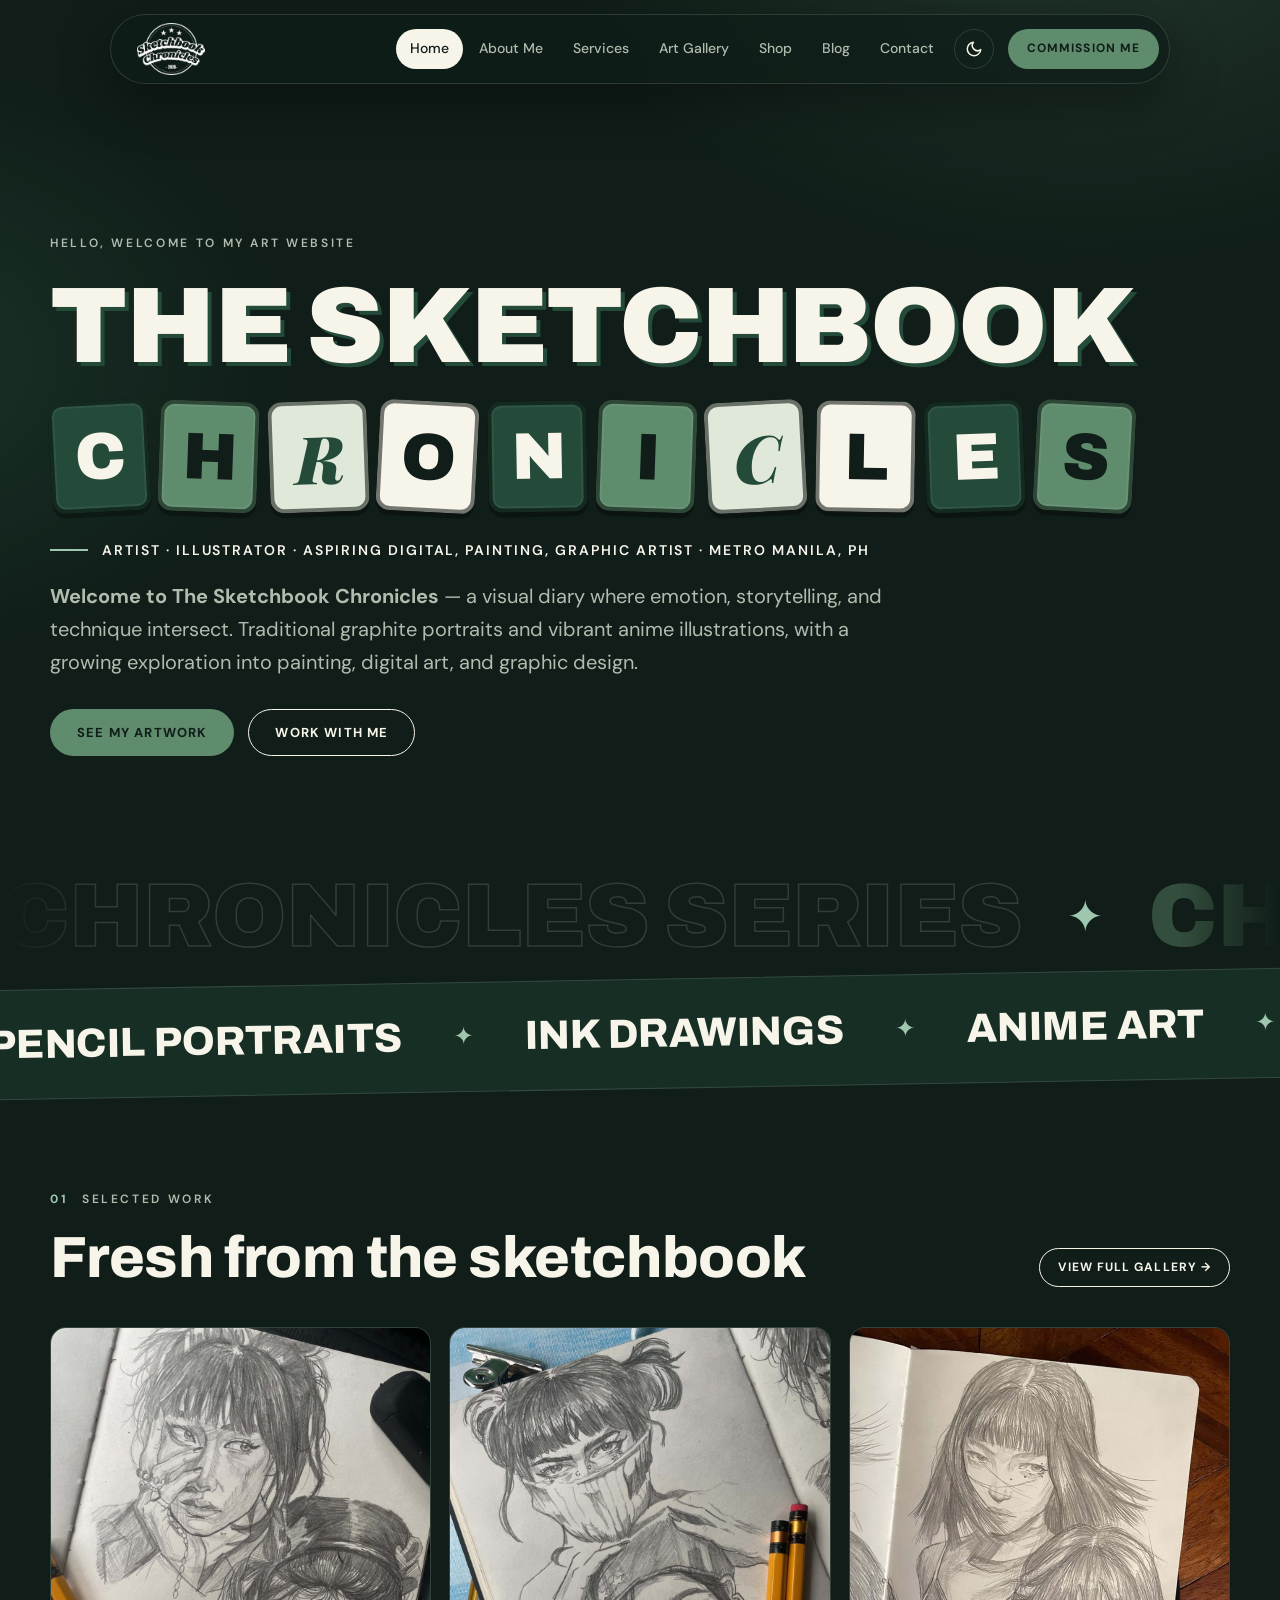
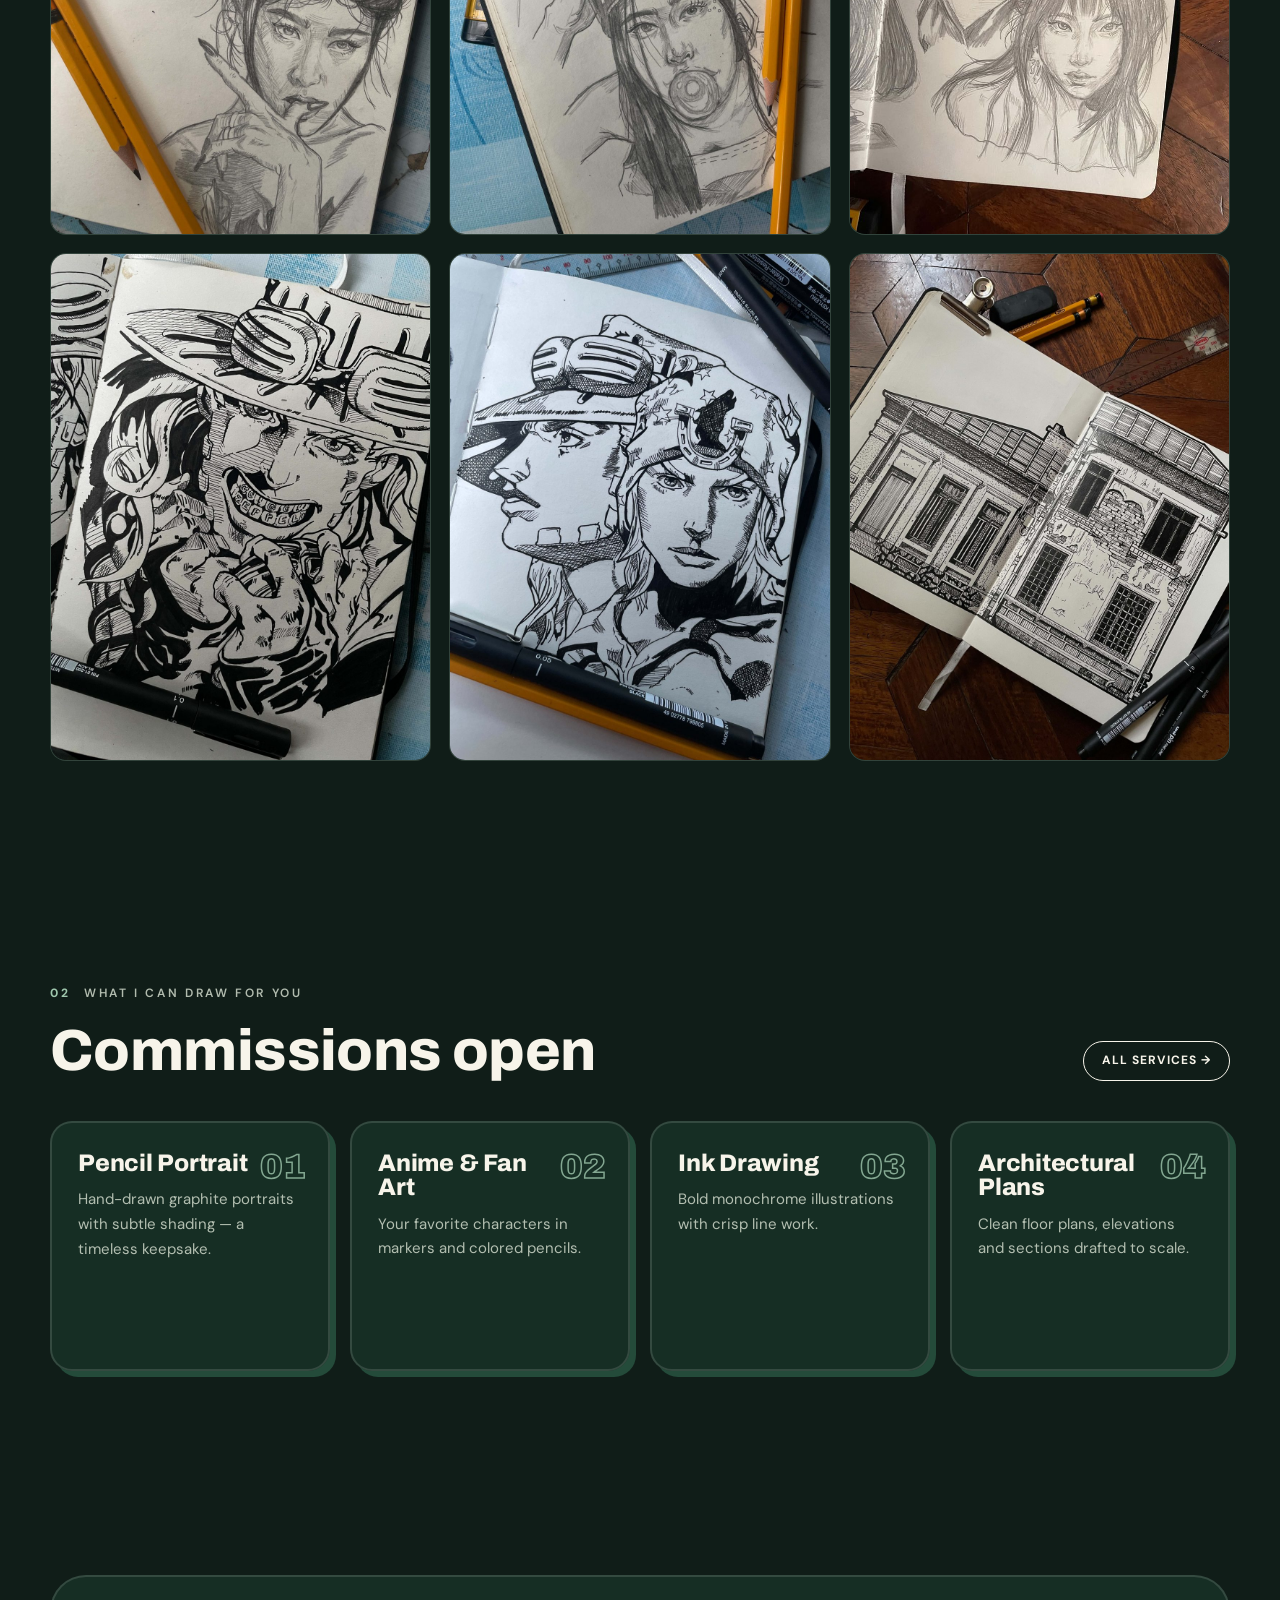
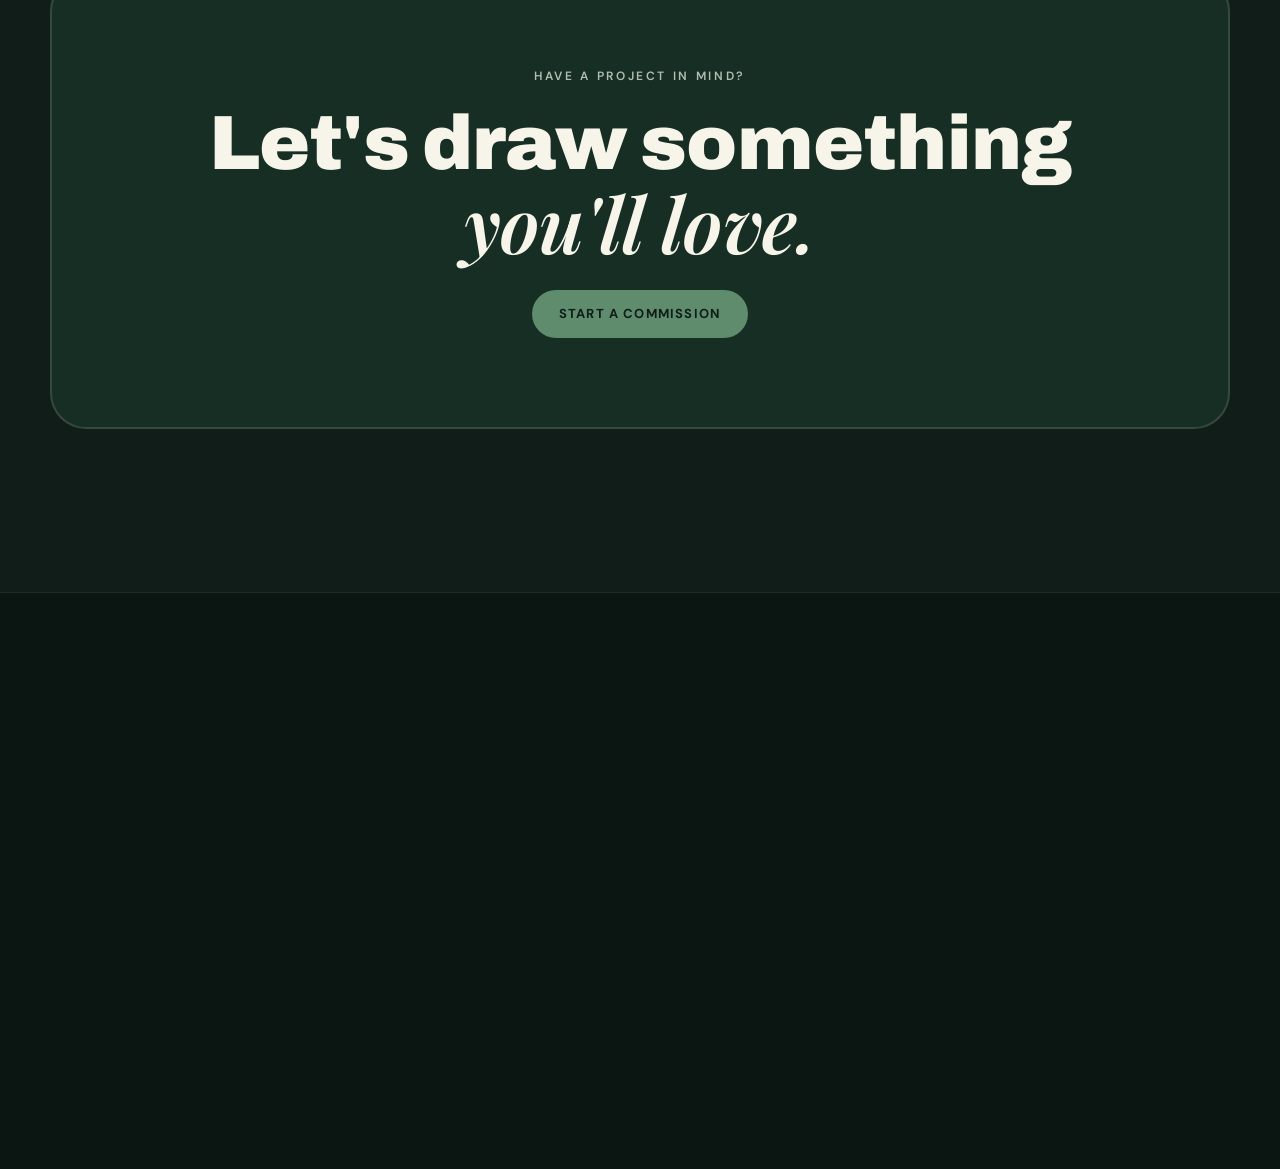
==== index.html @ c60e7c8d "Add files via upload" ====
<!doctype html>
<html lang="en" data-theme="dark">
<head>
<meta charset="utf-8">
<meta name="viewport" content="width=device-width, initial-scale=1">
<title>The Sketchbook Chronicles — Artist & Illustrator</title>
<meta name="description" content="Pencil portraits, ink drawings, anime and fan art, paintings and graphic design by Lean Miguel Marquez. Commissions open.">
<meta name="theme-color" content="#101D18"><meta name="color-scheme" content="dark light">
<link rel="icon" type="image/svg+xml" href="assets/icons/favicon.svg"><link rel="icon" type="image/png" sizes="32x32" href="assets/icons/favicon-32.png"><link rel="apple-touch-icon" href="assets/icons/apple-touch-icon.png"><link rel="manifest" href="site.webmanifest">
<meta property="og:title" content="The Sketchbook Chronicles — Artist & Illustrator"><meta property="og:description" content="Pencil portraits, ink drawings, anime and fan art, paintings and graphic design by Lean Miguel Marquez. Commissions open."><meta property="og:type" content="website">
<script>try{var t=localStorage.getItem("sbc_theme");if(t)document.documentElement.setAttribute("data-theme",t)}catch(e){}</script>
<link rel="preconnect" href="https://fonts.googleapis.com"><link rel="preconnect" href="https://fonts.gstatic.com" crossorigin>
<link href="https://fonts.googleapis.com/css2?family=Archivo:wght@500;700;800;900&family=DM+Sans:wght@400;500;600;700&family=Playfair+Display:ital,wght@1,600&display=swap" rel="stylesheet">
<link rel="stylesheet" href="css/style.css">
</head>
<body>
<a class="skip" href="#main">Skip to content</a>
<div class="nav-shell"><nav class="nav" aria-label="Main">
  <a class="logo" href="index.html" aria-label="The Sketchbook Chronicles — Home"><img src="assets/brand/logo.png" alt="The Sketchbook Chronicles" width="68" height="52"></a>
  <div class="nav-links"><a href="index.html" aria-current="page">Home</a><a href="about.html">About Me</a><a href="services.html">Services</a><a href="gallery.html">Art Gallery</a><a href="shop.html">Shop</a><a href="blog.html">Blog</a><a href="contact.html">Contact</a></div>
  <button class="icon-btn theme" type="button" aria-label="Toggle light / dark mode">
    <svg class="moon" viewBox="0 0 24 24" fill="none" stroke="currentColor" stroke-width="2" stroke-linecap="round" stroke-linejoin="round"><path d="M21 12.8A9 9 0 1 1 11.2 3a7 7 0 0 0 9.8 9.8z"/></svg>
    <svg class="sun" viewBox="0 0 24 24" fill="none" stroke="currentColor" stroke-width="2" stroke-linecap="round"><circle cx="12" cy="12" r="4"/><path d="M12 2v2M12 20v2M4.9 4.9l1.4 1.4M17.7 17.7l1.4 1.4M2 12h2M20 12h2M4.9 19.1l1.4-1.4M17.7 6.3l1.4-1.4"/></svg>
  </button>
  <a class="btn sm" href="contact.html">Commission me</a>
  <button class="icon-btn burger" type="button" aria-label="Menu" aria-expanded="false"><svg viewBox="0 0 24 24" fill="none" stroke="currentColor" stroke-width="2" stroke-linecap="round"><path d="M4 7h16M4 12h16M4 17h16"/></svg></button>
</nav></div>
<div class="mobile-panel"><a href="index.html" aria-current="page">Home</a><a href="about.html">About Me</a><a href="services.html">Services</a><a href="gallery.html">Art Gallery</a><a href="shop.html">Shop</a><a href="blog.html">Blog</a><a href="contact.html">Contact</a><a class="btn" href="contact.html">Commission me</a></div>

<main id="main">
<noscript><p class="noscript">Please turn on JavaScript to see the gallery, shop and social feeds.</p></noscript>

<section class="hero"><div class="wrap">
  <div class="hero-grid" style="grid-template-columns:1fr">
    <div>
      <p class="eyebrow">Hello, welcome to my art website</p>
      <h1>The Sketchbook<br><span class="tiles" aria-label="Chronicles"><span class="t1" style="--r:-3deg;--d:0.0s">C</span><span class="t2" style="--r:2deg;--d:0.25s">H</span><span class="t3" style="--r:-2deg;--d:0.5s">R</span><span class="t4" style="--r:3deg;--d:0.75s">O</span><span class="t1" style="--r:-1deg;--d:1.0s">N</span><span class="t2" style="--r:2deg;--d:1.25s">I</span><span class="t3" style="--r:-3deg;--d:1.5s">C</span><span class="t4" style="--r:1deg;--d:1.75s">L</span><span class="t1" style="--r:-2deg;--d:2.0s">E</span><span class="t2" style="--r:3deg;--d:2.25s">S</span></span></h1>
      <p class="tagline">Artist · Illustrator · Aspiring Digital, Painting, Graphic Artist · Metro Manila, PH</p>
      <p class="lead"><b>Welcome to The Sketchbook Chronicles</b> — a visual diary where emotion, storytelling, and technique intersect. Traditional graphite portraits and vibrant anime illustrations, with a growing exploration into painting, digital art, and graphic design.</p>
      <div class="btn-row"><a class="btn" href="gallery.html">See my artwork</a><a class="btn ghost" href="contact.html">Work with me</a></div>
    </div>
  </div>
</div><div class="hero-marquee" aria-label="Chronicles Series"><div class="mq-track" aria-hidden="true"><span>Chronicles Series</span><i>✦</i><span>Chronicles Series</span><i>✦</i><span>Chronicles Series</span><i>✦</i><span>Chronicles Series</span><i>✦</i><span>Chronicles Series</span><i>✦</i><span>Chronicles Series</span><i>✦</i></div></div></section>

<div class="marquee" aria-hidden="true"><div class="marquee-track">
  <span>Pencil portraits</span><span>Ink drawings</span><span>Anime art</span><span>Fan art</span><span>Paintings</span><span>Digital art</span><span>Architectural plans</span><span>Graphic design</span>
  <span>Pencil portraits</span><span>Ink drawings</span><span>Anime art</span><span>Fan art</span><span>Paintings</span><span>Digital art</span><span>Architectural plans</span><span>Graphic design</span>
</div></div>

<section><div class="wrap">
  <div class="section-head rv"><div><p class="eyebrow"><b>01</b> Selected work</p><h2 class="title">Fresh from the sketchbook</h2></div><a class="btn ghost sm" href="gallery.html">View full gallery →</a></div>
  <div class="masonry rv" id="home-gallery" style="columns:3 260px"></div>
</div></section>

<section><div class="wrap">
  <div class="section-head rv"><div><p class="eyebrow"><b>02</b> What I can draw for you</p><h2 class="title">Commissions open</h2></div><a class="btn ghost sm" href="services.html">All services →</a></div>
  <div class="grid g4">
    <a class="card rv" href="services.html"><span class="num">01</span><h3>Pencil Portrait</h3><p>Hand-drawn graphite portraits with subtle shading — a timeless keepsake.</p></a>
    <a class="card rv" href="services.html"><span class="num">02</span><h3>Anime &amp; Fan Art</h3><p>Your favorite characters in markers and colored pencils.</p></a>
    <a class="card rv" href="services.html"><span class="num">03</span><h3>Ink Drawing</h3><p>Bold monochrome illustrations with crisp line work.</p></a>
    <a class="card rv" href="services.html"><span class="num">04</span><h3>Architectural Plans</h3><p>Clean floor plans, elevations and sections drafted to scale.</p></a>
  </div>
</div></section>


<section><div class="wrap"><div class="cta rv">
  <p class="eyebrow">Have a project in mind?</p>
  <h2>Let's draw something<br><span class="serif-it">you'll love.</span></h2>
  <a class="btn" href="contact.html">Start a commission</a>
</div></div></section>

</main>

<footer>
  <div class="wrap">
    <div class="foot-grid">
      <div><h4>Explore</h4><ul><li><a href="index.html">Home</a></li><li><a href="about.html">About Me</a></li><li><a href="services.html">Services</a></li><li><a href="gallery.html">Art Gallery</a></li><li><a href="shop.html">Shop</a></li><li><a href="blog.html">Blog</a></li><li><a href="contact.html">Contact</a></li></ul></div>
      <div><h4>Commissions</h4><ul>
        <li><a href="services.html">Pencil Portrait</a></li><li><a href="services.html">Anime &amp; Fan Art</a></li><li><a href="services.html">Ink Drawing</a></li>
        <li><a href="services.html">Graphic Design</a></li><li><a href="services.html">Architectural Plan Drawings</a></li><li><a href="services.html">Painting and Digital Art (Coming Soon)</a></li>
        <li><a href="shop.html">Posters</a></li><li><a href="shop.html">Prints (coming soon)</a></li></ul></div>
      <div><h4>Follow me</h4><ul id="foot-social"></ul></div>
      <div>
        <h4>Newsletter</h4>
        <form class="news" id="newsletter" novalidate><input type="email" name="email" placeholder="Your email" aria-label="Your email"><button type="submit" aria-label="Subscribe">→</button></form>
        <div class="foot-contact"><h4>Contacts</h4><p>Metro Manila, Philippines</p><p><a href="mailto:leanmarquez0628@yahoo.com">leanmarquez0628@yahoo.com</a></p><p class="phone"><a href="tel:+639213584345">+63 921 358 4345</a></p><p class="phone">WhatsApp &amp; Viber: <a href="https://wa.me/639213584345" target="_blank" rel="noopener">WhatsApp</a> · <a href="viber://chat?number=%2B639213584345">Viber</a></p></div>
      </div>
    </div>
    <div class="foot-bottom"><span>© <span class="yr">2026</span> Lean Miguel Marquez • The Sketchbook Chronicles • All rights reserved.</span><a href="admin.html" style="opacity:.5">Admin</a></div>
  </div>
</footer>
<script src="js/icons.js"></script><script src="js/config.js"></script><script src="js/data.js"></script><script src="js/db.js"></script><script src="js/main.js"></script>
<script>
  // footer social links come from js/config.js
  (function(){var ul=document.getElementById("foot-social");if(!ul)return;["instagram","tiktok","threads","facebook","youtube"].forEach(function(k){if(!SITE.hasLink(k))return;var s=SITE.social[k];var li=document.createElement("li");li.innerHTML='<a href="'+s.url+'" target="_blank" rel="noopener">'+s.label+'</a>';ul.appendChild(li)})})();
</script>
<script src="js/home.js"></script>
</body>
</html>
---- css/style.css ----
/* ==========================================================================
   The Sketchbook Chronicles — shared styles
   Palette: #101D18 · #244B3A · #5F8C6D · #DFE8D9 · #F7F4EA
   ========================================================================== */

:root {
  --c-ink: #101D18;
  --c-forest: #244B3A;
  --c-sage: #5F8C6D;
  --c-mist: #DFE8D9;
  --c-cream: #F7F4EA;

  /* dark theme (default) */
  --bg: #101D18;
  --bg-soft: #14251e;
  --surface: rgba(36, 75, 58, .38);
  --surface-solid: #1a3329;
  --text: #F7F4EA;
  --text-soft: rgba(223, 232, 217, .78);
  --text-faint: rgba(223, 232, 217, .5);
  --line: rgba(223, 232, 217, .15);
  --accent: #5F8C6D;
  --accent-ink: #101D18;
  --accent-text: #9fc7ad;
  --outline: rgba(223, 232, 217, .16);
  --nav-bg: rgba(16, 29, 24, .72);
  --shadow: 0 18px 50px rgba(0, 0, 0, .35);

  --f-display: 'Archivo', 'Archivo Black', system-ui, sans-serif;
  --f-body: 'DM Sans', system-ui, sans-serif;
  --f-serif: 'Playfair Display', Georgia, serif;
  --radius: 18px;
  --maxw: 1180px;
}

:root[data-theme="light"] {
  --bg: #F7F4EA;
  --bg-soft: #efeee1;
  --surface: rgba(223, 232, 217, .7);
  --surface-solid: #DFE8D9;
  --text: #101D18;
  --text-soft: rgba(16, 29, 24, .78);
  --text-faint: rgba(16, 29, 24, .5);
  --line: rgba(16, 29, 24, .16);
  --accent: #244B3A;
  --accent-ink: #F7F4EA;
  --accent-text: #244B3A;
  --outline: rgba(36, 75, 58, .22);
  --nav-bg: rgba(247, 244, 234, .8);
  --shadow: 0 18px 50px rgba(36, 75, 58, .18);
}

*, *::before, *::after { box-sizing: border-box; }
html { scroll-behavior: smooth; -webkit-text-size-adjust: 100%; }
body {
  margin: 0; background: var(--bg); color: var(--text);
  font-family: var(--f-body); font-size: 17px; line-height: 1.65;
  -webkit-font-smoothing: antialiased; overflow-x: hidden;
  transition: background .35s, color .35s;
}
img { max-width: 100%; display: block; }
a { color: inherit; text-decoration: none; }
button { font: inherit; color: inherit; cursor: pointer; }
:focus-visible { outline: 2px solid var(--accent-text); outline-offset: 3px; border-radius: 6px; }
::selection { background: var(--accent); color: var(--accent-ink); }

/* Background: soft glow */
body::before {
  content: ""; position: fixed; inset: 0; z-index: -2; pointer-events: none;
  background:
    radial-gradient(900px 600px at 85% -10%, rgba(95, 140, 109, .22), transparent 60%),
    radial-gradient(700px 500px at -10% 40%, rgba(36, 75, 58, .5), transparent 60%),
    var(--bg);
}
:root[data-theme="light"] body::before {
  background:
    radial-gradient(900px 600px at 85% -10%, rgba(95, 140, 109, .22), transparent 60%),
    radial-gradient(700px 500px at -10% 40%, rgba(223, 232, 217, .9), transparent 60%),
    var(--bg);
}

.wrap { width: min(var(--maxw), 100% - 40px); margin-inline: auto; }
.skip { position: absolute; left: -999px; top: 8px; background: var(--accent); color: var(--accent-ink); padding: 8px 14px; border-radius: 8px; z-index: 200; }
.skip:focus { left: 8px; }

/* ---------- Type ---------- */
.eyebrow { font-size: 12px; letter-spacing: .22em; text-transform: uppercase; font-weight: 600; color: var(--text-soft); margin: 0 0 18px; }
.eyebrow b { color: var(--accent-text); margin-right: 8px; }
h1, h2, h3 { font-family: var(--f-display); line-height: 1.02; margin: 0; letter-spacing: -.01em; }
.display { font-weight: 900; font-size: clamp(44px, 8.2vw, 112px); letter-spacing: -.025em; }
h2.title { font-weight: 800; font-size: clamp(32px, 4.6vw, 58px); }
.serif-it { font-family: var(--f-serif); font-style: italic; font-weight: 600; }
.lead { color: var(--text-soft); font-size: clamp(17px, 1.6vw, 20px); max-width: 60ch; }
p { margin: 0 0 1em; }

/* ---------- Nav ---------- */
.nav-shell { position: fixed; top: 14px; left: 0; right: 0; z-index: 100; display: flex; justify-content: center; padding: 0 14px; pointer-events: none; }
.nav {
  pointer-events: auto; display: flex; align-items: center; gap: 6px; width: min(1060px, 100%);
  padding: 8px 10px 8px 26px; border-radius: 999px; background: var(--nav-bg);
  border: 1px solid var(--line); backdrop-filter: blur(16px) saturate(1.3); -webkit-backdrop-filter: blur(16px) saturate(1.3);
  box-shadow: var(--shadow);
}
.logo { font-family: var(--f-display); font-weight: 900; font-size: 24px; letter-spacing: -.02em; margin-right: auto; padding-right: 20px; }
.nav-links { display: flex; align-items: center; gap: 2px; }
.nav-links a { padding: 8px 14px; border-radius: 999px; font-size: 14px; font-weight: 500; color: var(--text-soft); transition: .2s; white-space: nowrap; }
.nav-links a:hover { color: var(--text); background: var(--line); }
.nav-links a[aria-current="page"] { background: var(--text); color: var(--bg); }
.icon-btn { width: 40px; height: 40px; border-radius: 50%; border: 1px solid var(--line); background: transparent; display: grid; place-items: center; transition: .2s; flex: none; }
.icon-btn:hover { background: var(--line); }
.icon-btn svg { width: 18px; height: 18px; }
.sun { display: none; } :root[data-theme="light"] .sun { display: block; } :root[data-theme="light"] .moon { display: none; }
.btn {
  display: inline-flex; align-items: center; justify-content: center; gap: 10px; padding: 12px 26px; border-radius: 999px; border: 1.5px solid transparent;
  font-weight: 700; font-size: 13px; letter-spacing: .09em; text-transform: uppercase; background: var(--accent); color: var(--accent-ink); transition: transform .2s, box-shadow .2s, background .2s;
}
.btn:hover { transform: translateY(-2px); box-shadow: 0 10px 26px rgba(95, 140, 109, .35); }
.btn.ghost { background: transparent; color: var(--text); border-color: var(--text); }
.btn.ghost:hover { background: var(--text); color: var(--bg); }
.btn.sm { padding: 9px 18px; font-size: 12px; }
.nav .btn { margin-left: 8px; }
.burger { display: none; }
.mobile-panel { display: none; }

@media (max-width: 960px) {
  .nav { padding-left: 20px; }
  .nav-links, .nav > .btn { display: none; }
  .burger { display: grid; margin-left: 8px; }
  .nav .icon-btn.theme { margin-left: auto; }
  .logo { margin-right: 0; }
  .mobile-panel { position: fixed; top: 76px; left: 14px; right: 14px; z-index: 99; background: var(--surface-solid); border: 1px solid var(--line); border-radius: 26px; padding: 14px; box-shadow: var(--shadow); display: none; flex-direction: column; gap: 4px; }
  .mobile-panel.open { display: flex; animation: pop .22s ease; }
  .mobile-panel a { padding: 14px 18px; border-radius: 14px; font-weight: 600; }
  .mobile-panel a[aria-current="page"] { background: var(--text); color: var(--bg); }
  .mobile-panel .btn { margin-top: 6px; }
}
@keyframes pop { from { opacity: 0; transform: translateY(-8px) scale(.98); } }

/* ---------- Layout ---------- */
main { padding-top: 0; }
main::before { content: ""; display: block; height: calc(120px + env(safe-area-inset-top, 0px)); }
section { padding: clamp(56px, 8vw, 110px) 0; position: relative; }
.page-head { padding: clamp(30px, 5vw, 60px) 0 10px; position: relative; overflow-x: clip; }
html { overflow-x: clip; }
.page-head .lead { margin-top: 22px; }
.ghost-word {
  position: absolute; z-index: -1; left: -2vw; top: 50%; transform: translateY(-50%); font-family: var(--f-display); font-weight: 900;
  font-size: clamp(120px, 26vw, 380px); line-height: .8; color: transparent; -webkit-text-stroke: 1.5px var(--outline); white-space: nowrap; pointer-events: none; user-select: none;
}
.section-head { display: flex; align-items: end; justify-content: space-between; gap: 24px; flex-wrap: wrap; margin-bottom: 40px; }

/* reveal */
.rv { opacity: 0; transform: translateY(26px); transition: opacity .7s ease, transform .7s ease; }
.rv.in { opacity: 1; transform: none; }
@media (prefers-reduced-motion: reduce) { .rv { opacity: 1; transform: none; transition: none; } html { scroll-behavior: auto; } }

/* ---------- Home hero ---------- */
.hero { min-height: calc(100svh - 40px); display: flex; align-items: center; padding: 30px 0 60px; overflow: hidden; }
.hero .ghost-word { top: 50%; font-size: clamp(36px, 12vw, 190px); line-height: .86; }
.hero-grid { display: grid; grid-template-columns: 1.15fr .85fr; gap: 40px; align-items: center; }
.hero h1 { width: fit-content; max-width: 100%; font-weight: 900; font-size: clamp(27px, 8.4vw, 112px); line-height: 1.02; letter-spacing: -.02em; text-transform: uppercase; text-shadow: 4px 4px 0 var(--c-forest); }
:root[data-theme="light"] .hero h1 { text-shadow: 4px 4px 0 var(--c-mist); }
.tiles { display: grid; grid-template-columns: repeat(10, 1fr); width: 100%; gap: clamp(3px, .8vw, 10px); margin: clamp(10px, 1.6vw, 20px) 0 26px; }
.tiles span {
  aspect-ratio: 1 / 1.12; display: grid; place-items: center; border-radius: clamp(7px, 1.1vw, 14px); border: clamp(2px, .35vw, 4px) solid rgba(8, 16, 12, .55);
  font-family: var(--f-display); font-weight: 900; font-size: clamp(17px, 5.2vw, 66px); line-height: 1; transform: rotate(var(--r, 0deg)); box-shadow: 0 5px 0 rgba(0, 0, 0, .28), inset 0 0 0 2px rgba(255, 255, 255, .06);
  animation: floaty 5s ease-in-out infinite; animation-delay: var(--d, 0s); text-shadow: none;
}
.tiles .t1 { background: #244B3A; color: #F7F4EA; } .tiles .t2 { background: #5F8C6D; color: #101D18; }
.tiles .t3 { background: #DFE8D9; color: #244B3A; font-family: var(--f-serif); font-style: italic; } .tiles .t4 { background: #F7F4EA; color: #101D18; }
@keyframes floaty { 50% { transform: rotate(var(--r, 0deg)) translateY(-6px); } }
.tagline { display: flex; gap: 14px; align-items: baseline; font-size: 14px; font-weight: 600; letter-spacing: .14em; text-transform: uppercase; margin-bottom: 18px; }
.tagline::before { content: ""; width: 38px; height: 2px; background: var(--accent-text); transform: translateY(-4px); flex: none; }
.typed { color: var(--accent-text); border-right: 3px solid var(--accent-text); padding-right: 4px; animation: blink .8s steps(1) infinite; }
@keyframes blink { 50% { border-color: transparent; } }
.hero p.lead { margin-bottom: 30px; }
.btn-row { display: flex; flex-wrap: wrap; gap: 14px; }
@media (max-width: 900px) { .hero-grid { grid-template-columns: 1fr; } .hero { padding-top: 10px; } }

/* marquee */
.marquee { overflow: hidden; border-block: 1px solid var(--line); padding: 20px 0; background: var(--surface); transform: rotate(-1deg) scale(1.02); }
.marquee-track { display: flex; gap: 50px; width: max-content; animation: slide 32s linear infinite; font-family: var(--f-display); font-weight: 800; font-size: clamp(22px, 3.4vw, 40px); text-transform: uppercase; }
.marquee-track span { display: inline-flex; align-items: center; gap: 50px; }
.marquee-track span::after { content: "✦"; color: var(--accent-text); font-size: .6em; }
@keyframes slide { to { transform: translateX(-50%); } }

/* ---------- Cards / services ---------- */
.grid { display: grid; gap: 20px; }
.g3 { grid-template-columns: repeat(3, 1fr); } .g4 { grid-template-columns: repeat(4, 1fr); }
@media (max-width: 900px) { .g3, .g4 { grid-template-columns: repeat(2, 1fr); } }
@media (max-width: 560px) { .g3, .g4{ grid-template-columns: 1fr; } }
.card {
  position: relative; background: var(--surface); border: 2px solid var(--line); border-radius: 22px; padding: 28px 26px; box-shadow: 6px 6px 0 var(--c-forest);
  transition: transform .25s, box-shadow .25s; display: flex; flex-direction: column; min-height: 250px;
}
:root[data-theme="light"] .card { box-shadow: 6px 6px 0 var(--c-sage); border-color: var(--c-forest); }
.card:hover { transform: translate(-3px, -3px); box-shadow: 9px 9px 0 var(--c-sage); }
.card .num { position: absolute; top: 16px; right: 22px; font-family: var(--f-display); font-weight: 900; font-size: 34px; color: transparent; -webkit-text-stroke: 1.5px var(--accent-text); opacity: .8; }
.card h3 { font-size: 24px; font-weight: 800; margin-bottom: 12px; padding-right: 54px; }
.card p { color: var(--text-soft); font-size: 15px; }
.card .price { margin-top: auto; font-weight: 700; font-size: 14px; padding-top: 10px; }
.card .price.soon { color: var(--text-faint); }

.steps { display: grid; grid-template-columns: repeat(4, 1fr); gap: 18px; counter-reset: s; position: relative; }
.step { border: 2px solid var(--line); border-radius: 18px; padding: 22px; background: var(--surface); position: relative; }
.step::before { counter-increment: s; content: counter(s); font-family: var(--f-display); font-weight: 900; font-size: 54px; color: transparent; -webkit-text-stroke: 1.5px var(--accent-text); line-height: 1; display: block; margin-bottom: 8px; }
.step h4 { margin: 0 0 6px; font-size: 18px; } .step p { margin: 0; font-size: 14.5px; color: var(--text-soft); }
@media (max-width: 900px) { .steps { grid-template-columns: repeat(2, 1fr); } } @media (max-width: 520px) { .steps { grid-template-columns: 1fr; } }

/* ---------- Gallery ---------- */
.tabs { display: flex; flex-wrap: wrap; gap: 10px; margin: 36px 0 30px; }
.tab { padding: 10px 20px; border-radius: 999px; border: 1.5px solid var(--line); background: transparent; font-weight: 600; font-size: 14px; transition: .2s; }
.tab:hover { border-color: var(--text); }
.tab[aria-selected="true"] { background: var(--text); color: var(--bg); border-color: var(--text); }
.masonry { columns: 3 280px; column-gap: 18px; }
.art { break-inside: avoid; margin: 0 0 18px; position: relative; border-radius: 16px; overflow: hidden; cursor: zoom-in; border: 1px solid var(--line); background: var(--bg-soft); }
.art img { width: 100%; height: auto; transition: transform .6s ease; }
.art:hover img { transform: scale(1.05); }
.art figcaption { position: absolute; inset: auto 0 0 0; padding: 40px 18px 16px; background: linear-gradient(transparent, rgba(8, 16, 12, .85)); color: #F7F4EA; opacity: 0; transform: translateY(10px); transition: .3s; }
.art:hover figcaption, .art:focus-within figcaption { opacity: 1; transform: none; }
.art figcaption b { display: block; font-family: var(--f-display); font-size: 18px; } .art figcaption span { font-size: 13px; opacity: .8; }
.art button { all: unset; display: block; width: 100%; cursor: zoom-in; }
.pager { display: flex; align-items: center; justify-content: center; gap: 22px; margin-top: 26px; font-weight: 700; }
.pager button { width: 52px; height: 52px; border-radius: 50%; border: 1.5px solid var(--text); background: transparent; font-size: 20px; transition: .2s; }
.pager button:hover:not(:disabled) { background: var(--text); color: var(--bg); } .pager button:disabled { opacity: .3; cursor: default; }
.empty { text-align: center; border: 2px dashed var(--line); border-radius: 20px; padding: 60px 20px; color: var(--text-soft); }

.lightbox { position: fixed; inset: 0; z-index: 300; background: rgba(6, 12, 9, .92); display: none; align-items: center; justify-content: center; padding: 20px; }
.lightbox.open { display: flex; animation: pop .2s; }
.lightbox figure { margin: 0; max-width: min(1000px, 94vw); text-align: center; color: #F7F4EA; }
.lightbox img { max-height: 76vh; width: auto; margin: 0 auto; border-radius: 10px; }
.lightbox figcaption { margin-top: 14px; } .lightbox figcaption b { font-family: var(--f-display); font-size: 22px; display: block; } .lightbox figcaption span { opacity: .75; font-size: 14px; }
.lb-btn { position: absolute; background: rgba(247, 244, 234, .12); border: 0; color: #F7F4EA; width: 52px; height: 52px; border-radius: 50%; font-size: 22px; }
.lb-btn:hover { background: rgba(247, 244, 234, .3); }
.lb-close { top: 18px; right: 18px; } .lb-prev { left: 18px; top: 50%; } .lb-next { right: 18px; top: 50%; }

/* ---------- Shop ---------- */
.shop-grid { display: grid; grid-template-columns: repeat(4, 1fr); gap: 20px; }
@media (max-width: 1000px) { .shop-grid { grid-template-columns: repeat(2, 1fr); } } @media (max-width: 560px) { .shop-grid { grid-template-columns: 1fr; } }
.product { background: var(--surface); border: 1px solid var(--line); border-radius: 20px; padding: 12px 12px 18px; display: flex; flex-direction: column; gap: 10px; }
.product .pic { position: relative; border-radius: 12px; overflow: hidden; aspect-ratio: 3/4; background: var(--bg-soft); }
.product .pic img { width: 100%; height: 100%; object-fit: cover; }
.product .code { position: absolute; top: 10px; left: 10px; background: rgba(0, 0, 0, .55); color: #fff; font-size: 11px; padding: 3px 9px; border-radius: 99px; font-weight: 600; }
.product h3 { font-size: 17px; font-weight: 700; padding: 4px 6px 0; font-family: var(--f-body); }
.product select { width: 100%; padding: 11px 14px; border-radius: 12px; border: 1px solid var(--line); background: var(--surface-solid); color: var(--text); font: inherit; font-size: 14px; }
.product .meta { font-size: 13px; color: var(--text-soft); padding: 0 6px; line-height: 1.5; }
.product .meta b { color: var(--text); }
.product .buy { display: flex; align-items: center; justify-content: space-between; padding: 4px 6px 0; margin-top: auto; }
.product .buy strong { font-size: 20px; font-family: var(--f-display); }
.soon-box { margin-top: 56px; display: grid; grid-template-columns: repeat(2, 1fr); gap: 20px; }
@media (max-width: 700px) { .soon-box { grid-template-columns: 1fr; } }
.soon-box > div { border: 2px dashed var(--line); border-radius: 20px; padding: 30px; }
.soon-box h4 { margin: 0 0 6px; font-size: 20px; font-family: var(--f-display); }

/* modal */
.modal { position: fixed; inset: 0; z-index: 250; background: rgba(6, 12, 9, .7); backdrop-filter: blur(6px); display: none; align-items: center; justify-content: center; padding: 18px; overflow-y: auto; }
.modal.open { display: flex; animation: pop .2s; }
.modal-card { background: var(--surface-solid); color: var(--text); border: 1px solid var(--line); border-radius: 24px; width: min(560px, 100%); padding: 30px; position: relative; box-shadow: var(--shadow); max-height: 94vh; overflow: auto; }
.modal-card.wide { width: min(760px, 100%); padding: 0; overflow: hidden; display: flex; flex-direction: column; }
.modal-x { position: absolute; top: 14px; right: 14px; z-index: 3; }
.modal-card h3 { font-size: 26px; margin-bottom: 4px; } .modal-card .sub { color: var(--text-soft); font-size: 14px; margin-bottom: 20px; }
.summary { background: var(--bg-soft); border-radius: 14px; padding: 14px 16px; font-size: 14px; margin-bottom: 18px; line-height: 1.7; }

/* ---------- Forms ---------- */
.field { position: relative; margin-bottom: 22px; }
.field label { display: block; font-size: 15px; margin-bottom: 4px; } .field label i { color: var(--accent-text); font-style: normal; }
.field input, .field textarea { width: 100%; background: transparent; border: 0; border-bottom: 1.5px solid var(--text-faint); color: var(--text); padding: 8px 0 10px; font: inherit; border-radius: 0; transition: border-color .2s; }
.field textarea { min-height: 120px; resize: vertical; }
.field input:focus, .field textarea:focus { outline: none; border-bottom-color: var(--accent-text); }
.field .err { display: none; color: #ff9d8a; font-size: 13px; margin-top: 4px; } :root[data-theme="light"] .field .err { color: #b3261e; }
.field.bad input, .field.bad textarea { border-bottom-color: #ff9d8a; } .field.bad .err { display: block; }
.modal-card .field input, .modal-card .field textarea { border: 1px solid var(--line); border-radius: 12px; padding: 12px 14px; background: var(--bg-soft); }
.form-box { border: 1.5px solid var(--text-faint); padding: 28px 30px 34px; border-radius: 4px; background: color-mix(in srgb, var(--bg) 60%, transparent); }
.row2 { display: grid; grid-template-columns: 1fr 1fr; gap: 0 22px; } @media (max-width: 520px) { .row2 { grid-template-columns: 1fr; } }
.btn.block { width: 100%; border-radius: 4px; padding: 18px; }
.contact-grid { display: grid; grid-template-columns: 1fr 1.05fr; gap: clamp(30px, 6vw, 80px); align-items: start; }
@media (max-width: 900px) { .contact-grid { grid-template-columns: 1fr; } }
.contact-grid h1 { font-size: clamp(54px, 9vw, 120px); font-weight: 900; line-height: .95; margin-bottom: 26px; }
.info-list { display: grid; gap: 12px; margin-top: 30px; }
.info { display: block; border: 1px solid var(--text-faint); padding: 14px 20px; transition: .2s; } a.info:hover { background: var(--line); transform: translateX(4px); }
.info small { display: flex; gap: 8px; align-items: center; font-size: 11px; letter-spacing: .16em; text-transform: uppercase; color: var(--accent-text); } .info span { font-size: 17px; }
.socials { display: flex; flex-wrap: wrap; gap: 14px; margin: 24px 0 30px; }
.socials a { width: 58px; height: 58px; border-radius: 50%; background: var(--c-forest); color: #F7F4EA; display: grid; place-items: center; font-size: 20px; transition: .2s; }
.socials a:hover { background: var(--accent); color: var(--accent-ink); transform: translateY(-3px); }
.preview { margin-top: 22px; border: 1px dashed var(--text-faint); border-radius: 12px; padding: 16px 18px; font-size: 14px; display: none; }
.preview.show { display: block; } .preview h5 { margin: 0 0 10px; font-size: 12px; letter-spacing: .18em; text-transform: uppercase; color: var(--accent-text); }
.preview pre { white-space: pre-wrap; margin: 0; font-family: var(--f-body); color: var(--text-soft); }
.preview .row { display: flex; gap: 10px; margin-top: 12px; flex-wrap: wrap; }
.toggle-prev { background: none; border: 0; color: var(--accent-text); font-weight: 600; font-size: 14px; padding: 0; margin-top: 16px; text-decoration: underline; text-underline-offset: 4px; }

/* toast */
.toast { position: fixed; left: 50%; bottom: 26px; transform: translate(-50%, 30px); opacity: 0; z-index: 400; background: var(--text); color: var(--bg); padding: 14px 22px; border-radius: 14px; font-weight: 600; font-size: 15px; box-shadow: var(--shadow); transition: .35s; max-width: 92vw; pointer-events: none; }
.toast.show { opacity: 1; transform: translate(-50%, 0); }
.social-feed { display: grid; grid-template-columns: repeat(2, 1fr); gap: 20px; margin-top: 56px; } @media (max-width: 700px) { .social-feed { grid-template-columns: 1fr; } }
.social-feed a { border: 1px solid var(--line); border-radius: 20px; padding: 26px; display: flex; gap: 18px; align-items: center; background: var(--surface); transition: .2s; } .social-feed a:hover { transform: translateY(-3px); }
.social-feed i { font-size: 30px; color: var(--accent-text); }

/* ---------- About ---------- */
.about-grid { display: grid; grid-template-columns: .8fr 1.2fr; gap: clamp(30px, 6vw, 80px); align-items: start; }
@media (max-width: 860px) { .about-grid { grid-template-columns: 1fr; } }
.portrait { position: relative; aspect-ratio: 4/5; border-radius: 26px 26px 26px 120px; background: linear-gradient(160deg, var(--c-forest), var(--c-ink)); border: 2px solid var(--line); overflow: hidden; display: grid; place-items: center; box-shadow: 10px 10px 0 var(--c-sage); }
.portrait .initials { font-family: var(--f-display); font-weight: 900; font-size: clamp(90px, 14vw, 170px); color: transparent; -webkit-text-stroke: 2px var(--c-mist); opacity: .7; }
.portrait img { position: absolute; inset: 0; width: 100%; height: 100%; object-fit: cover; }
.chip { display: inline-block; padding: 7px 16px; border-radius: 99px; border: 1px solid var(--line); font-size: 13.5px; font-weight: 500; margin: 0 6px 8px 0; background: var(--surface); }
.tools { display: grid; grid-template-columns: repeat(3, 1fr); gap: 16px; } @media (max-width: 700px) { .tools { grid-template-columns: 1fr 1fr; } }
.tool { border: 1px solid var(--line); border-radius: 16px; padding: 20px; background: var(--surface); } .tool i { font-size: 22px; color: var(--accent-text); margin-bottom: 10px; display: block; } .tool b { display: block; } .tool span { font-size: 13.5px; color: var(--text-soft); }

/* CTA band */
.cta { text-align: center; border: 2px solid var(--line); border-radius: 36px; padding: clamp(40px, 7vw, 90px) 24px; background: var(--surface); overflow: hidden; position: relative; }
.cta h2 { font-size: clamp(34px, 6vw, 78px); font-weight: 900; margin-bottom: 22px; }

/* ---------- Footer ---------- */
footer { background: #0b1511; color: #DFE8D9; padding: 70px 0 30px; margin-top: 60px; border-top: 1px solid rgba(223, 232, 217, .1); }
:root[data-theme="light"] footer { background: var(--c-forest); color: #F7F4EA; }
.foot-grid { display: grid; grid-template-columns: repeat(4, 1fr); gap: 40px; }
@media (max-width: 900px) { .foot-grid { grid-template-columns: repeat(2, 1fr); } } @media (max-width: 520px) { .foot-grid { grid-template-columns: 1fr; } }
footer h4 { font-family: var(--f-display); font-size: 19px; letter-spacing: .04em; text-transform: uppercase; margin: 0 0 20px; color: #F7F4EA; }
footer ul { list-style: none; margin: 0; padding: 0; display: grid; gap: 10px; } footer li a { opacity: .75; transition: .2s; font-size: 15.5px; } footer li a:hover { opacity: 1; color: #9fc7ad; }
.news { display: flex; border: 1px solid rgba(223, 232, 217, .3); border-radius: 6px; overflow: hidden; background: rgba(0, 0, 0, .3); }
.news input { flex: 1; min-width: 0; background: transparent; border: 0; padding: 14px 16px; color: #F7F4EA; font: inherit; } .news input:focus { outline: none; } .news input::placeholder { color: rgba(223, 232, 217, .5); }
.news button { border: 0; background: var(--c-sage); color: #101D18; padding: 0 20px; font-size: 18px; font-weight: 700; } .news button:hover { background: #DFE8D9; }
.foot-contact { margin-top: 30px; } .foot-contact p { margin: 0 0 8px; opacity: .75; font-size: 15.5px; } .foot-contact p.phone { font-size: 20px; opacity: .95; margin-top: 12px; }
.foot-bottom { margin-top: 50px; padding-top: 24px; border-top: 1px solid rgba(223, 232, 217, .18); font-size: 14px; opacity: .6; display: flex; justify-content: space-between; gap: 12px; flex-wrap: wrap; }

/* admin */
.table-wrap { overflow: auto; border: 1px solid var(--line); border-radius: 14px; } table { border-collapse: collapse; width: 100%; font-size: 14px; } th, td { text-align: left; padding: 11px 14px; border-bottom: 1px solid var(--line); vertical-align: top; } th { font-size: 11px; letter-spacing: .14em; text-transform: uppercase; color: var(--accent-text); background: var(--surface); position: sticky; top: 0; }
.note { background: var(--surface); border: 1px solid var(--line); border-radius: 14px; padding: 16px 20px; font-size: 14.5px; color: var(--text-soft); }
.note code, .note kbd { background: var(--bg-soft); padding: 2px 7px; border-radius: 6px; font-size: 13px; }

/* inline icons + social feed */
.socials a svg { width: 24px; height: 24px; } .info small svg { width: 14px; height: 14px; }
.ti { display: inline-flex; vertical-align: -2px; margin-right: 4px; } .ti svg { width: 16px; height: 16px; }
.feed-head { display: flex; align-items: center; gap: 16px; flex-wrap: wrap; margin-bottom: 22px; }
.feed-head > div { flex: 1; min-width: 160px; } .feed-head span { color: var(--text-soft); font-size: 14px; }
.feed-ico { width: 52px; height: 52px; border-radius: 50%; background: var(--c-forest); color: #F7F4EA; display: grid; place-items: center; font-size: 24px; }
.feed-block { margin-bottom: 30px; } .feed-block h4 { font-family: var(--f-serif); font-style: italic; font-size: 22px; margin: 0 0 12px; font-weight: 600; }
.feed-grid { display: grid; grid-template-columns: repeat(3, 1fr); gap: 4px; }
.feed-tile { position: relative; overflow: hidden; display: block; background: var(--bg-soft); }
.feed-tile img { width: 100%; height: 100%; object-fit: cover; transition: transform .5s; } .feed-tile:hover img { transform: scale(1.05); }
.feed-ico svg { width: 26px; height: 26px; }

.thread-grid { display: grid; grid-template-columns: repeat(auto-fill, minmax(200px, 1fr)); gap: 14px; }
.thread { display: flex; flex-direction: column; border: 1px solid var(--line); border-radius: 18px; overflow: hidden; background: var(--surface); transition: transform .2s; }
.thread:hover { transform: translateY(-3px); }
.thread img { aspect-ratio: 3/4; width: 100%; object-fit: cover; }
.thread .tc { padding: 14px 16px 18px; } .thread small { display: block; color: var(--accent-text); font-weight: 700; letter-spacing: .12em; text-transform: uppercase; font-size: 11px; min-height: 1em; margin-bottom: 6px; }
.thread p { margin: 0; font-size: 14.5px; color: var(--text-soft); line-height: 1.5; }

/* ---- Animated hero name ---- */
.hero .ghost-word .gl { display: block; }
.hero .ghost-word .gc { display: inline-block; opacity: 0; transform: translateY(40%) rotate(4deg); animation: gc-in .9s cubic-bezier(.2,.8,.2,1) forwards, gc-wave 5s ease-in-out infinite; animation-delay: calc(var(--i) * 70ms), calc(1.6s + var(--i) * 140ms); }
@keyframes gc-in { to { opacity: 1; transform: none; } }
@keyframes gc-wave { 0%, 22%, 100% { color: transparent; transform: none; } 8% { color: color-mix(in srgb, var(--c-sage) 38%, transparent); transform: translateY(-4%); } }
@media (prefers-reduced-motion: reduce) { .hero .ghost-word .gc { animation: none; opacity: 1; transform: none; } }

/* ---- Order form: quantity + payment ---- */
.qty-row { display: flex; align-items: center; justify-content: space-between; gap: 14px; flex-wrap: wrap; margin-bottom: 18px; }
.qty-row .qlabel { font-size: 14px; font-weight: 600; }
.qty { display: inline-flex; align-items: center; border: 1px solid var(--line); border-radius: 999px; overflow: hidden; }
.qty button { width: 42px; height: 42px; border: 0; background: transparent; color: var(--text); font-size: 20px; cursor: pointer; } .qty button:hover { background: var(--line); }
.qty input { width: 52px; height: 42px; text-align: center; border: 0; border-inline: 1px solid var(--line); background: transparent; color: var(--text); font: inherit; font-weight: 700; -moz-appearance: textfield; } .qty input::-webkit-outer-spin-button, .qty input::-webkit-inner-spin-button { -webkit-appearance: none; margin: 0; }
.qty-row .total { margin-left: auto; font-size: 14px; } .qty-row .total b { font-size: 22px; font-family: var(--f-display); margin-left: 6px; }
.pay { border: 0; padding: 0; margin: 4px 0 18px; min-width: 0; } .pay legend { font-size: 14px; font-weight: 600; margin-bottom: 10px; padding: 0; }
.pay-opts { display: grid; grid-template-columns: repeat(3, 1fr); gap: 10px; }
.pay-opts label { cursor: pointer; } .pay-opts input { position: absolute; opacity: 0; pointer-events: none; }
.pay-opts span { display: block; border: 1px solid var(--line); border-radius: 14px; padding: 12px 10px; text-align: center; transition: .2s; }
.pay-opts span b { display: block; font-size: 14px; } .pay-opts span small { display: block; font-size: 11px; opacity: .7; margin-top: 2px; }
.pay-opts input:checked + span { background: var(--accent); color: var(--accent-ink); border-color: var(--accent); }
.pay-opts input:focus-visible + span { outline: 2px solid var(--accent-text); outline-offset: 2px; }
.pay-info { margin-top: 12px; background: var(--bg-soft); border-radius: 14px; padding: 14px 16px; font-size: 14px; line-height: 1.6; }
@media (max-width: 460px) { .pay-opts { grid-template-columns: 1fr; } }

/* ---- Gallery category headings ---- */
.cat-head { column-span: all; display: flex; align-items: baseline; gap: 14px; margin: 8px 0 18px; padding-bottom: 10px; border-bottom: 1px solid var(--line); font-family: var(--f-serif); font-style: italic; font-size: clamp(26px, 3.4vw, 38px); font-weight: 600; }
.masonry > .cat-head:not(:first-child) { margin-top: 34px; }
.cat-head i { font-family: var(--f-body, inherit); font-style: normal; font-size: 12px; letter-spacing: .16em; text-transform: uppercase; color: var(--accent-text); }
.cat-soon { column-span: all; margin: 0 0 10px; color: var(--text-soft); }
.cat-soon .link { background: none; border: 0; padding: 0; color: var(--accent-text); font: inherit; text-decoration: underline; cursor: pointer; }
.foot-contact .phone + .phone { font-size: 14px; font-weight: 400; }

/* ---- Painting "Coming soon": striped panel + tilted label (Times New Roman) ---- */
.paint-soon { column-span: all; position: relative; overflow: hidden; border: 0; border-radius: 6px; padding: 0; min-height: clamp(360px, 60vw, 640px); display: grid; place-items: center; text-align: center;
  background: repeating-linear-gradient(115deg, color-mix(in srgb, var(--c-forest) 70%, var(--bg)) 0 44px, color-mix(in srgb, var(--c-sage) 55%, var(--bg)) 44px 88px); }
.paint-soon .ps-inner { padding: 30px 20px; }
.paint-soon .kicker { margin: 0 0 6px; font-size: 14px; letter-spacing: .3em; text-transform: uppercase; font-weight: 700; color: var(--c-cream); }
:root[data-theme="light"] .paint-soon .kicker { color: var(--c-ink); }
.paint-soon .tape { display: inline-block; transform: rotate(-2deg); background: var(--c-mist); color: var(--c-ink); border: 2px solid var(--c-ink); box-shadow: none; margin: 4px 0 14px; padding: 4px clamp(22px, 5vw, 52px) 10px;
  font-family: "Times New Roman", Times, "Liberation Serif", serif; font-weight: 700; font-style: normal; font-size: clamp(44px, 9vw, 104px); letter-spacing: -.01em; line-height: 1.05; }
.paint-soon .tape::before, .paint-soon .tape::after { content: none; }
.paint-soon p.msg { margin: 0 auto; max-width: 30ch; font-size: clamp(16px, 2vw, 20px); color: var(--c-cream); }
:root[data-theme="light"] .paint-soon p.msg { color: var(--c-ink); }

/* ---- Hero: sliding "Chronicles Series" band ---- */
.hero { position: relative; padding-bottom: clamp(90px, 11vw, 140px); }
.hero-marquee { position: absolute; left: 0; right: 0; bottom: 18px; overflow: hidden; pointer-events: none; -webkit-mask-image: linear-gradient(90deg, transparent, #000 8%, #000 92%, transparent); mask-image: linear-gradient(90deg, transparent, #000 8%, #000 92%, transparent); }
.mq-track { display: flex; width: max-content; align-items: center; gap: .5em; animation: mq-slide 28s linear infinite; font-family: var(--f-display); font-weight: 900; text-transform: uppercase; line-height: 1; font-size: clamp(40px, 7vw, 96px); letter-spacing: -.01em; white-space: nowrap; }
.mq-track span { color: transparent; -webkit-text-stroke: 1.5px var(--outline); }
.mq-track span:nth-of-type(even) { color: color-mix(in srgb, var(--c-sage) 45%, transparent); -webkit-text-stroke: 0; }
.mq-track i { font-style: normal; color: var(--accent-text); font-size: .5em; }
@keyframes mq-slide { to { transform: translateX(-50%); } }
@media (prefers-reduced-motion: reduce) { .mq-track { animation: none; } }

/* ---- Quality-of-life ---- */
img { height: auto; }
:focus-visible { outline: 2px solid var(--accent-text); outline-offset: 3px; border-radius: 4px; }
.hp { position: absolute !important; left: -9999px; width: 1px; height: 1px; overflow: hidden; }
@media (prefers-reduced-motion: reduce) { html { scroll-behavior: auto; } *, *::before, *::after { animation-duration: .01ms !important; animation-iteration-count: 1 !important; transition-duration: .01ms !important; } }
footer { content-visibility: auto; contain-intrinsic-size: auto 480px; }

/* ---- Admin ---- */
.admin-stats { margin: 0 0 18px; color: var(--text-soft); } .admin-stats b { color: var(--text); font-size: 1.15em; }
.admin-form { border: 1px solid var(--line); border-radius: 16px; padding: 20px; margin-bottom: 22px; } .admin-form h3 { margin: 0 0 14px; }
.af-grid { display: grid; grid-template-columns: repeat(auto-fit, minmax(190px, 1fr)); gap: 0 18px; } .af-wide { grid-column: 1 / -1; }
.table-wrap select { background: var(--surface-solid); color: var(--text); border: 1px solid var(--line); border-radius: 8px; padding: 6px 8px; font: inherit; font-size: 13px; }
.btn.danger { border-color: #b4564b; color: #e58b7f; } :root[data-theme="light"] .btn.danger { color: #9b3a2f; }

/* Social feed tile shapes */
.ar-tall .feed-tile { aspect-ratio: 9/15; } .ar-portrait .feed-tile { aspect-ratio: 3/4; } .ar-square .feed-tile { aspect-ratio: 1; } .ar-reel .feed-tile { aspect-ratio: 3/4; }
.ar-reel { grid-template-columns: repeat(2, 1fr); }
@media (min-width: 900px) { .ar-tall { grid-template-columns: repeat(5, 1fr); } .ar-tall .feed-tile { aspect-ratio: 9/16; } .ar-portrait { grid-template-columns: repeat(6, 1fr); } .ar-square { grid-template-columns: repeat(3, 1fr); } .ar-reel { grid-template-columns: repeat(4, 1fr); } }

/* Picture loading + fallback */
.art img, .thread img, .feed-tile img, .product .pic img { background: var(--bg-soft); }
.img-fallback { display: grid; place-items: center; width: 100%; min-height: 220px; aspect-ratio: 3 / 4; background: linear-gradient(160deg, var(--c-forest), var(--c-ink)); color: var(--c-sage); font-family: var(--f-display); font-weight: 900; font-size: 34px; letter-spacing: -.02em; }

/* Logo picture in the navigation */
.logo { display: flex; align-items: center; line-height: 0; }
.logo img { height: 52px; width: auto; display: block; }
@media (max-width: 700px) { .logo img { height: 44px; } }

/* Logo colour: cream in dark mode (teal stays in light mode) */
:root:not([data-theme="light"]) .logo img { filter: brightness(0) invert(1) sepia(.12) saturate(.8); }

/* Safer defaults */
html { -webkit-text-size-adjust: 100%; text-size-adjust: 100%; }
.noscript { margin: 0 auto; padding: 14px 20px; max-width: 640px; text-align: center; border: 1px dashed var(--line); border-radius: 14px; color: var(--text-soft); }
.nav-shell { padding-top: env(safe-area-inset-top, 0px); }

/* Navigation: stronger background once the page is scrolled, slides away on scroll down */
.nav-shell { transition: transform .35s ease; }
.nav-shell.hide { transform: translateY(-140%); }
.nav.scrolled { background: var(--surface-solid, var(--nav-bg)); box-shadow: var(--shadow); }
@media (prefers-reduced-motion: reduce) { .nav-shell { transition: none; } }

/* keep the shop cards aligned when a poster name wraps */
.product h3 { min-height: 2.7em; }

/* ---------- Order confirmation + payment details ---------- */
.order-done[hidden], #order-summary[hidden], #order-sub[hidden], #order-form[hidden] { display: none !important; }
.order-done .ref { display: flex; flex-wrap: wrap; align-items: center; gap: 10px; background: var(--bg-soft); border: 1px dashed var(--line); border-radius: 14px; padding: 14px 16px; margin-bottom: 14px; }
.order-done .ref small { flex-basis: 100%; font-size: 12px; letter-spacing: .08em; text-transform: uppercase; color: var(--text-soft); }
.order-done .ref b { font-family: var(--f-display); font-size: 22px; letter-spacing: .02em; overflow-wrap: anywhere; }
.od-line { font-size: 14px; line-height: 1.7; margin: 0 0 12px; }
.od-steps { margin: 0 0 14px; padding-left: 20px; font-size: 14px; line-height: 1.7; color: var(--text-soft); } .od-steps b { color: var(--text); }
.order-done .pay-info { margin: 0 0 16px; }
.pay-rows { margin: 8px 0 8px; display: grid; gap: 6px; } .pay-rows div { display: flex; flex-wrap: wrap; align-items: center; gap: 4px 12px; }
.pay-rows dt { font-size: 12px; color: var(--text-soft); min-width: 110px; } .pay-rows dd { margin: 0; font-weight: 600; display: flex; align-items: center; gap: 10px; overflow-wrap: anywhere; }
.pay-info small { display: block; margin-top: 6px; color: var(--text-soft); }
button.copy { border: 1px solid var(--line); background: transparent; color: var(--text); border-radius: 999px; padding: 4px 12px; font-size: 12px; font-weight: 600; cursor: pointer; } button.copy:hover { border-color: var(--text); }
.order-done { margin-top: 16px; }
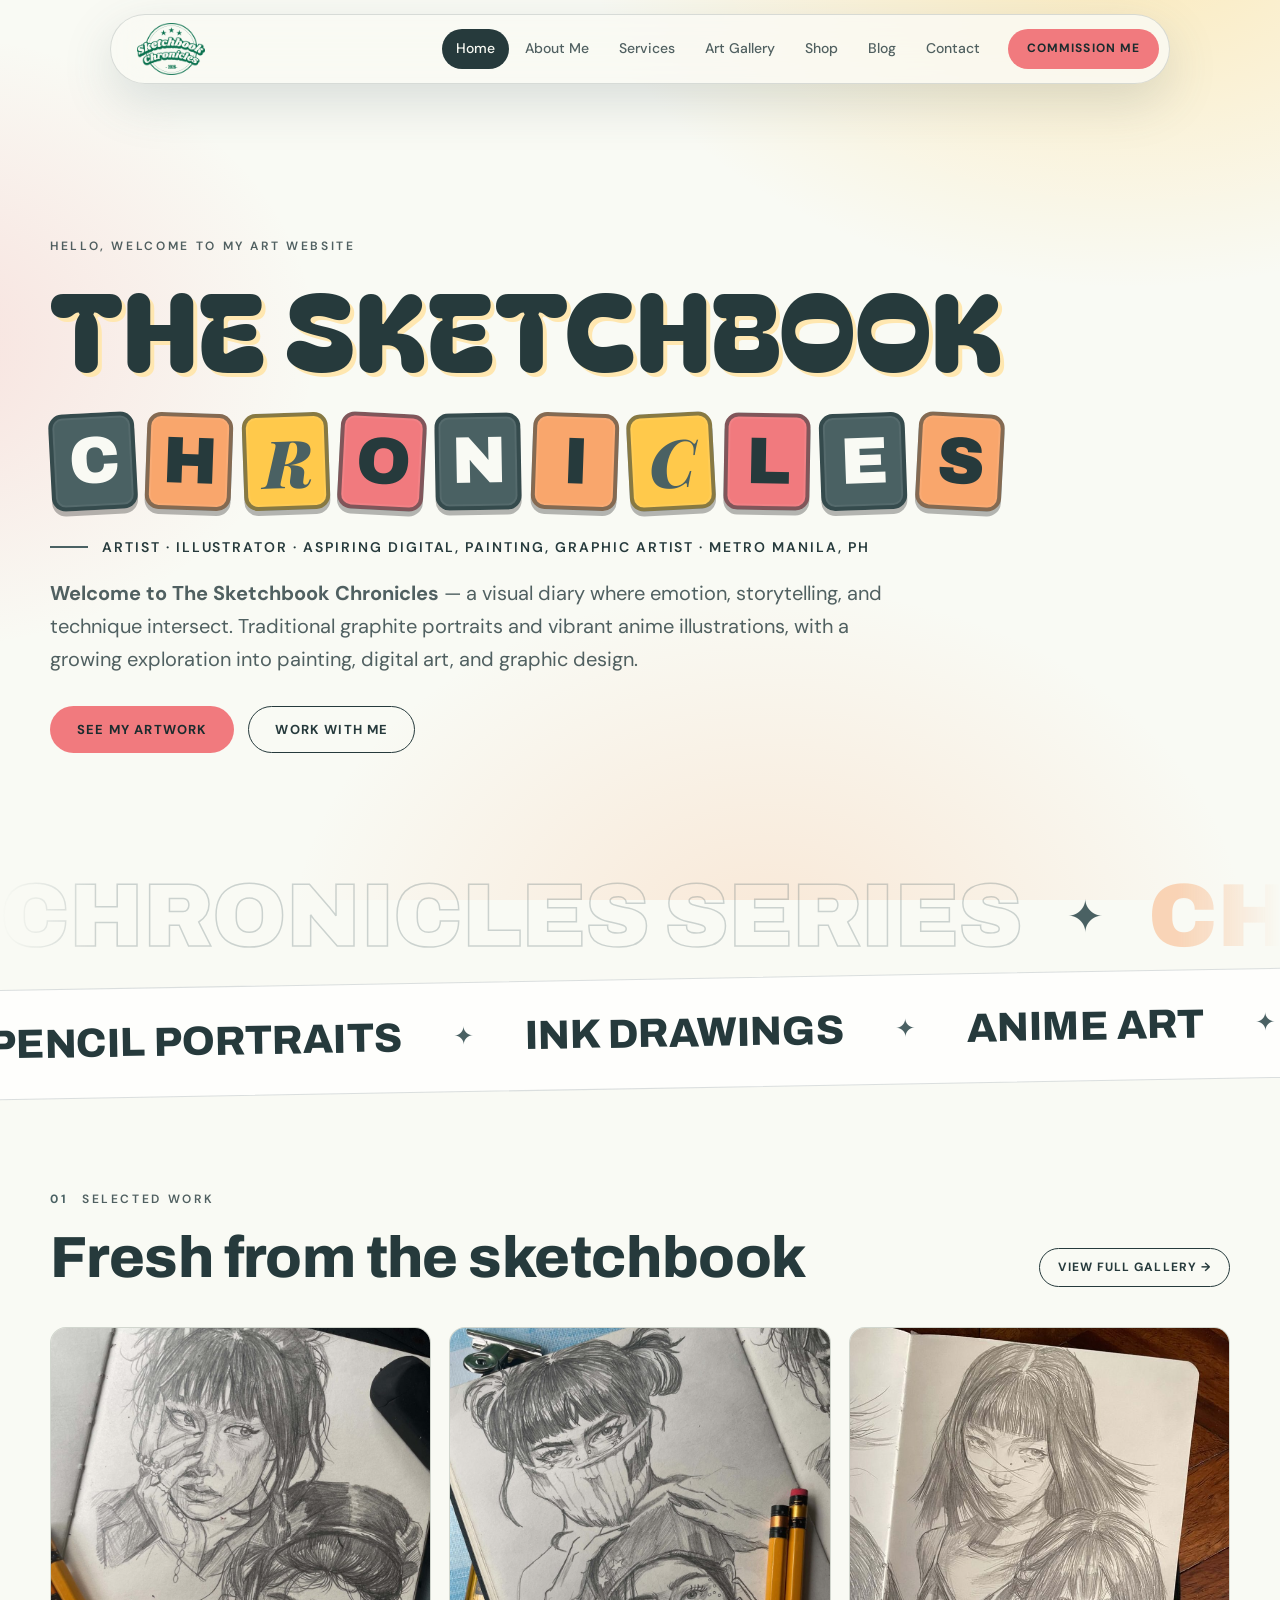
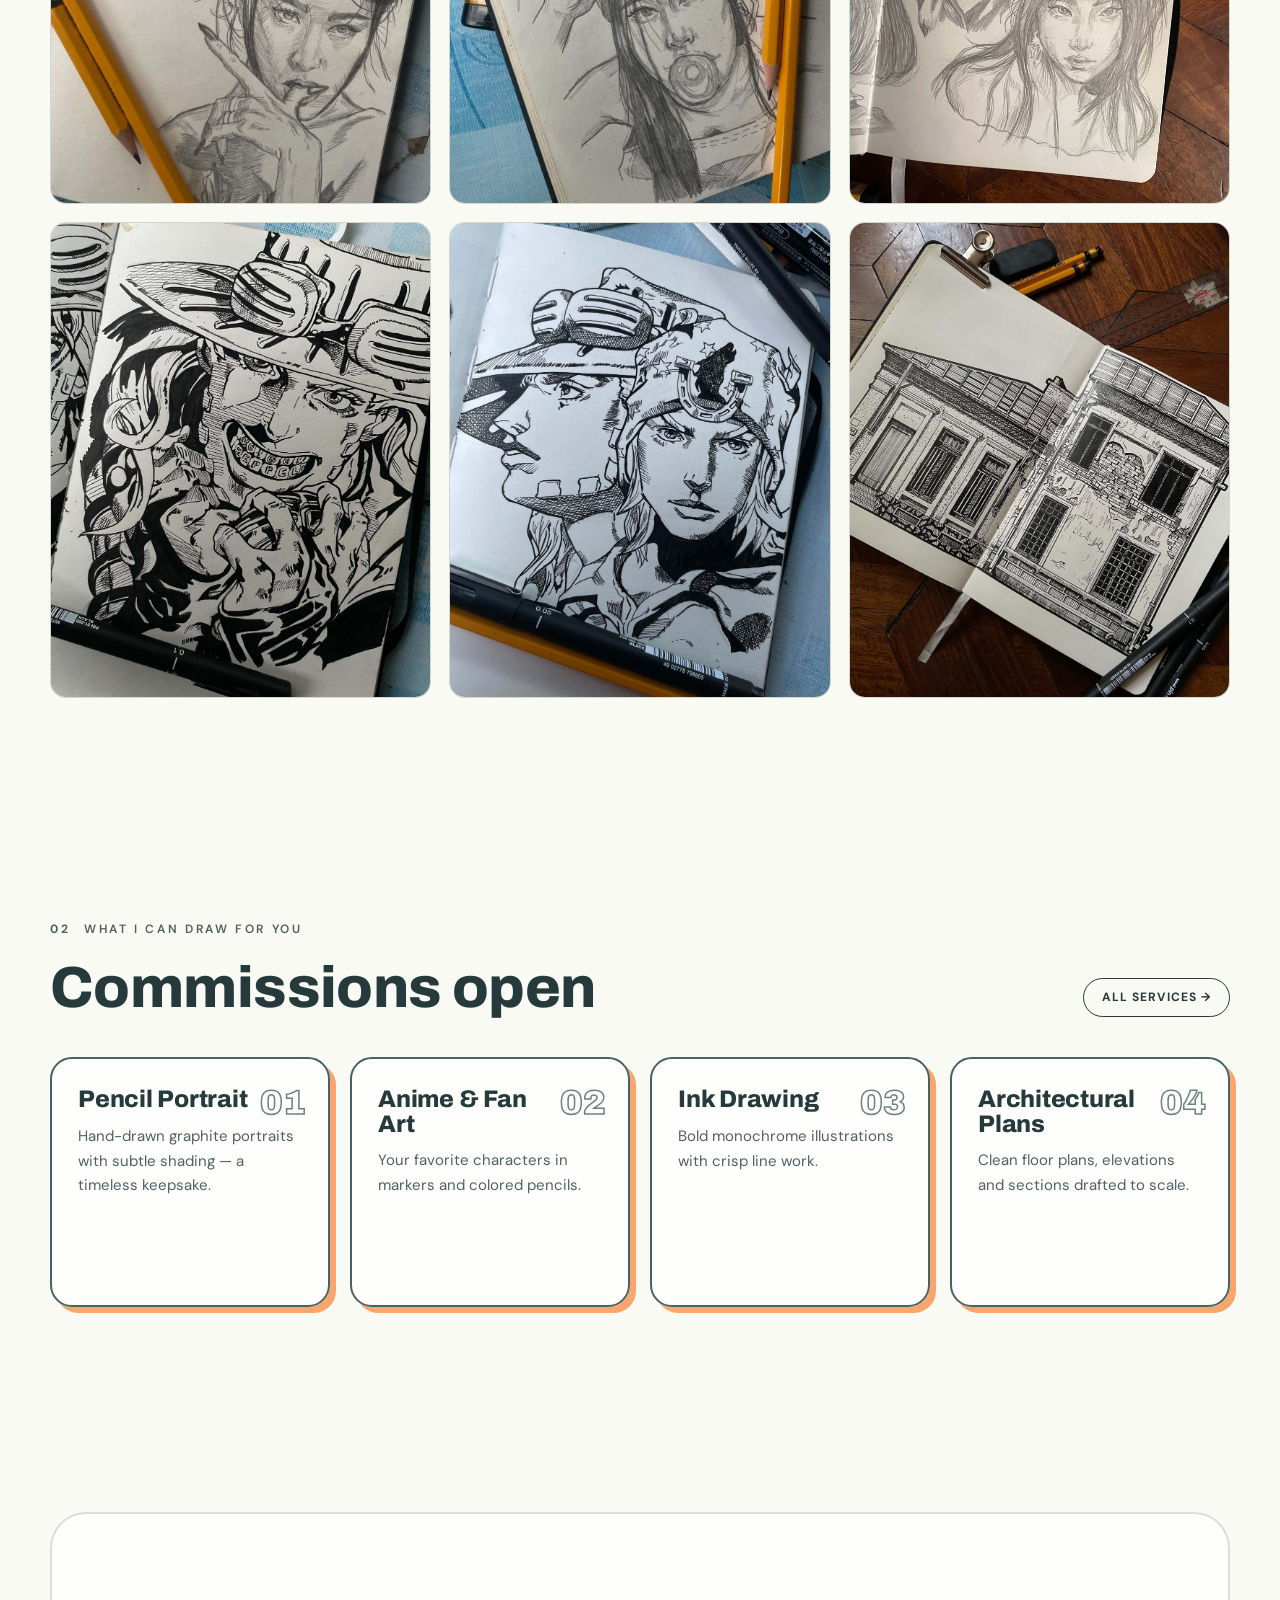
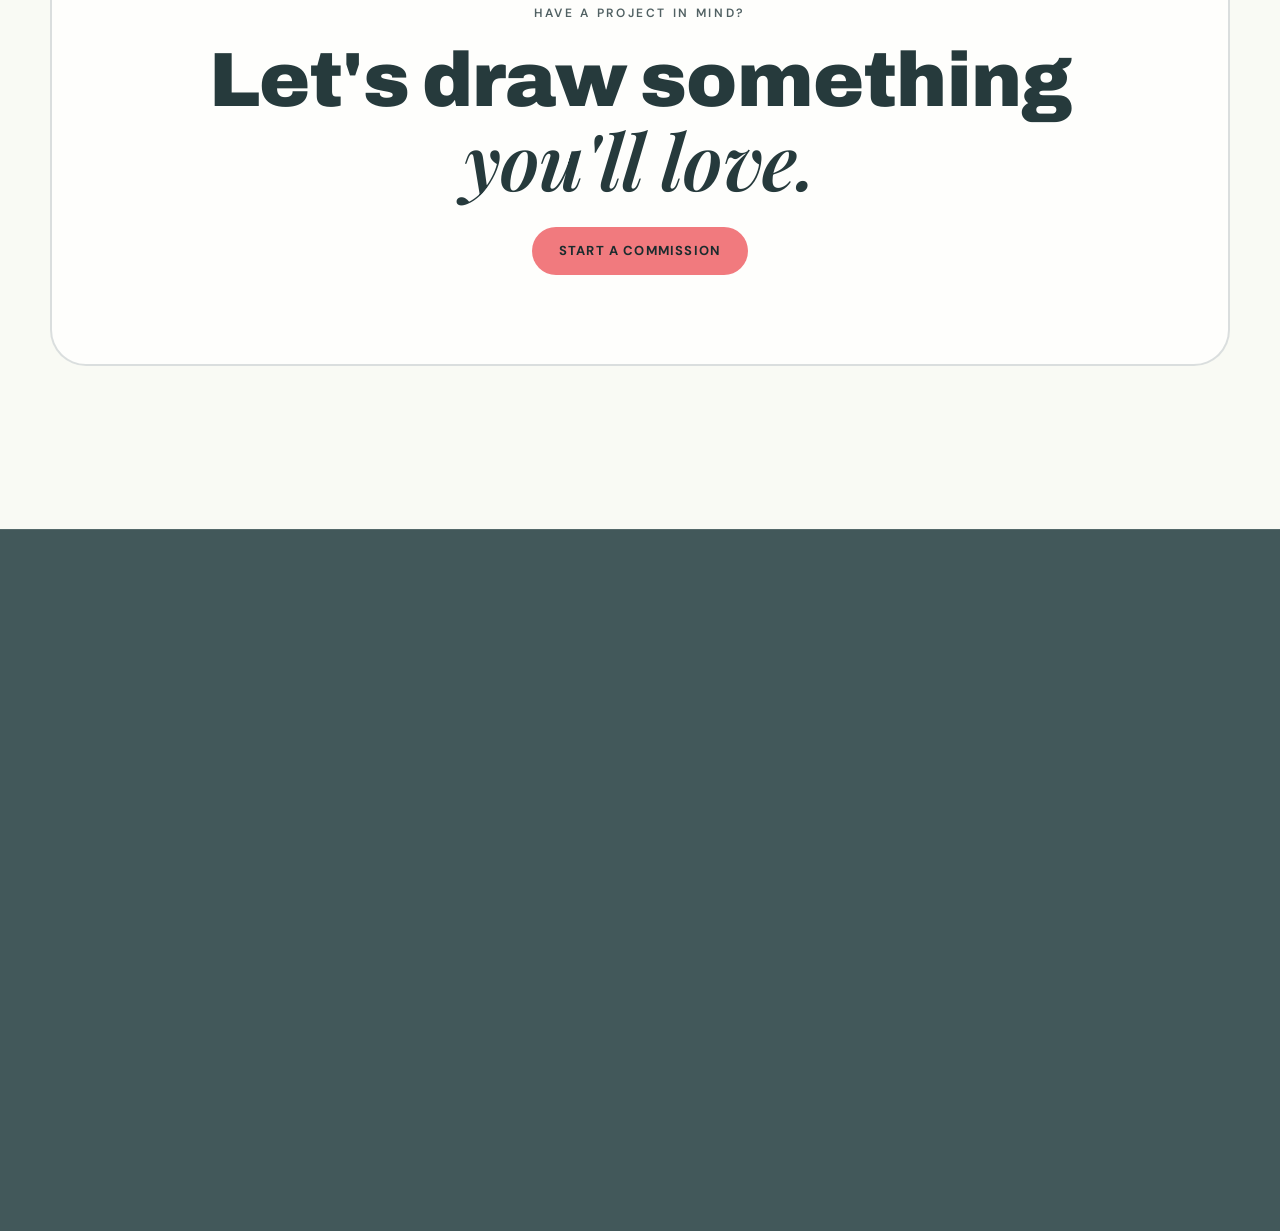
==== commit 83cedbde: "Add files via upload" ====
--- a/index.html
+++ b/index.html
@@ -1,99 +1,218 @@
 <!doctype html>
-<html lang="en" data-theme="dark">
+<html lang="en">
+
 <head>
-<meta charset="utf-8">
-<meta name="viewport" content="width=device-width, initial-scale=1">
-<title>The Sketchbook Chronicles — Artist & Illustrator</title>
-<meta name="description" content="Pencil portraits, ink drawings, anime and fan art, paintings and graphic design by Lean Miguel Marquez. Commissions open.">
-<meta name="theme-color" content="#101D18"><meta name="color-scheme" content="dark light">
-<link rel="icon" type="image/svg+xml" href="assets/icons/favicon.svg"><link rel="icon" type="image/png" sizes="32x32" href="assets/icons/favicon-32.png"><link rel="apple-touch-icon" href="assets/icons/apple-touch-icon.png"><link rel="manifest" href="site.webmanifest">
-<meta property="og:title" content="The Sketchbook Chronicles — Artist & Illustrator"><meta property="og:description" content="Pencil portraits, ink drawings, anime and fan art, paintings and graphic design by Lean Miguel Marquez. Commissions open."><meta property="og:type" content="website">
-<script>try{var t=localStorage.getItem("sbc_theme");if(t)document.documentElement.setAttribute("data-theme",t)}catch(e){}</script>
-<link rel="preconnect" href="https://fonts.googleapis.com"><link rel="preconnect" href="https://fonts.gstatic.com" crossorigin>
-<link href="https://fonts.googleapis.com/css2?family=Archivo:wght@500;700;800;900&family=DM+Sans:wght@400;500;600;700&family=Playfair+Display:ital,wght@1,600&display=swap" rel="stylesheet">
-<link rel="stylesheet" href="css/style.css">
+  <meta charset="utf-8">
+  <meta name="viewport" content="width=device-width, initial-scale=1">
+  <title>The Sketchbook Chronicles — Artist & Illustrator</title>
+  <meta name="description"
+    content="Pencil portraits, ink drawings, anime and fan art, paintings and graphic design by Lean Miguel Marquez. Commissions open.">
+  <meta name="theme-color" content="#F9FAF4">
+  <meta name="color-scheme" content="light">
+  <link rel="icon" type="image/svg+xml" href="assets/icons/favicon.svg">
+  <link rel="icon" type="image/png" sizes="32x32" href="assets/icons/favicon-32.png">
+  <link rel="apple-touch-icon" href="assets/icons/apple-touch-icon.png">
+  <link rel="manifest" href="site.webmanifest">
+  <meta property="og:title" content="The Sketchbook Chronicles — Artist & Illustrator">
+  <meta property="og:description"
+    content="Pencil portraits, ink drawings, anime and fan art, paintings and graphic design by Lean Miguel Marquez. Commissions open.">
+  <meta property="og:type" content="website">
+  <link rel="canonical" href="https://sketchchroniclesv2.vercel.app/">
+  <meta property="og:image" content="https://sketchchroniclesv2.vercel.app/assets/brand/og-card.png">
+  <meta property="og:site_name" content="The Sketchbook Chronicles">
+  <meta name="twitter:card" content="summary_large_image">
+  <link rel="preconnect" href="https://fonts.googleapis.com">
+  <link rel="preconnect" href="https://fonts.gstatic.com" crossorigin>
+  <link
+    href="https://fonts.googleapis.com/css2?family=Archivo:wght@500;700;800;900&family=DM+Sans:wght@400;500;600;700&family=Playfair+Display:ital,wght@1,600&family=Bagel+Fat+One&display=swap"
+    rel="stylesheet">
+  <link rel="stylesheet" href="css/style.css">
 </head>
+
 <body>
-<a class="skip" href="#main">Skip to content</a>
-<div class="nav-shell"><nav class="nav" aria-label="Main">
-  <a class="logo" href="index.html" aria-label="The Sketchbook Chronicles — Home"><img src="assets/brand/logo.png" alt="The Sketchbook Chronicles" width="68" height="52"></a>
-  <div class="nav-links"><a href="index.html" aria-current="page">Home</a><a href="about.html">About Me</a><a href="services.html">Services</a><a href="gallery.html">Art Gallery</a><a href="shop.html">Shop</a><a href="blog.html">Blog</a><a href="contact.html">Contact</a></div>
-  <button class="icon-btn theme" type="button" aria-label="Toggle light / dark mode">
-    <svg class="moon" viewBox="0 0 24 24" fill="none" stroke="currentColor" stroke-width="2" stroke-linecap="round" stroke-linejoin="round"><path d="M21 12.8A9 9 0 1 1 11.2 3a7 7 0 0 0 9.8 9.8z"/></svg>
-    <svg class="sun" viewBox="0 0 24 24" fill="none" stroke="currentColor" stroke-width="2" stroke-linecap="round"><circle cx="12" cy="12" r="4"/><path d="M12 2v2M12 20v2M4.9 4.9l1.4 1.4M17.7 17.7l1.4 1.4M2 12h2M20 12h2M4.9 19.1l1.4-1.4M17.7 6.3l1.4-1.4"/></svg>
-  </button>
-  <a class="btn sm" href="contact.html">Commission me</a>
-  <button class="icon-btn burger" type="button" aria-label="Menu" aria-expanded="false"><svg viewBox="0 0 24 24" fill="none" stroke="currentColor" stroke-width="2" stroke-linecap="round"><path d="M4 7h16M4 12h16M4 17h16"/></svg></button>
-</nav></div>
-<div class="mobile-panel"><a href="index.html" aria-current="page">Home</a><a href="about.html">About Me</a><a href="services.html">Services</a><a href="gallery.html">Art Gallery</a><a href="shop.html">Shop</a><a href="blog.html">Blog</a><a href="contact.html">Contact</a><a class="btn" href="contact.html">Commission me</a></div>
-
-<main id="main">
-<noscript><p class="noscript">Please turn on JavaScript to see the gallery, shop and social feeds.</p></noscript>
-
-<section class="hero"><div class="wrap">
-  <div class="hero-grid" style="grid-template-columns:1fr">
-    <div>
-      <p class="eyebrow">Hello, welcome to my art website</p>
-      <h1>The Sketchbook<br><span class="tiles" aria-label="Chronicles"><span class="t1" style="--r:-3deg;--d:0.0s">C</span><span class="t2" style="--r:2deg;--d:0.25s">H</span><span class="t3" style="--r:-2deg;--d:0.5s">R</span><span class="t4" style="--r:3deg;--d:0.75s">O</span><span class="t1" style="--r:-1deg;--d:1.0s">N</span><span class="t2" style="--r:2deg;--d:1.25s">I</span><span class="t3" style="--r:-3deg;--d:1.5s">C</span><span class="t4" style="--r:1deg;--d:1.75s">L</span><span class="t1" style="--r:-2deg;--d:2.0s">E</span><span class="t2" style="--r:3deg;--d:2.25s">S</span></span></h1>
-      <p class="tagline">Artist · Illustrator · Aspiring Digital, Painting, Graphic Artist · Metro Manila, PH</p>
-      <p class="lead"><b>Welcome to The Sketchbook Chronicles</b> — a visual diary where emotion, storytelling, and technique intersect. Traditional graphite portraits and vibrant anime illustrations, with a growing exploration into painting, digital art, and graphic design.</p>
-      <div class="btn-row"><a class="btn" href="gallery.html">See my artwork</a><a class="btn ghost" href="contact.html">Work with me</a></div>
+  <a class="skip" href="#main">Skip to content</a>
+  <div class="nav-shell">
+    <nav class="nav" aria-label="Main">
+      <a class="logo" href="index.html" aria-label="The Sketchbook Chronicles — Home"><img src="assets/brand/logo.png"
+          alt="The Sketchbook Chronicles" width="68" height="52"></a>
+      <div class="nav-links"><a href="index.html" aria-current="page">Home</a><a href="about.html">About Me</a><a
+          href="services.html">Services</a><a href="gallery.html">Art Gallery</a><a href="shop.html">Shop</a><a
+          href="blog.html">Blog</a><a href="contact.html">Contact</a></div>
+      <a class="btn sm" href="contact.html">Commission me</a>
+      <button class="icon-btn burger" type="button" aria-label="Menu" aria-expanded="false"><svg viewBox="0 0 24 24"
+          fill="none" stroke="currentColor" stroke-width="2" stroke-linecap="round">
+          <path d="M4 7h16M4 12h16M4 17h16" />
+        </svg></button>
+    </nav>
+  </div>
+  <div class="mobile-panel"><a href="index.html" aria-current="page">Home</a><a href="about.html">About Me</a><a
+      href="services.html">Services</a><a href="gallery.html">Art Gallery</a><a href="shop.html">Shop</a><a
+      href="blog.html">Blog</a><a href="contact.html">Contact</a><a class="btn" href="contact.html">Commission me</a>
+  </div>
+
+  <main id="main">
+    <noscript>
+      <p class="noscript">Please turn on JavaScript to see the gallery, shop and social feeds.</p>
+    </noscript>
+
+    <section class="hero">
+      <div class="wrap">
+        <div class="hero-grid" style="grid-template-columns:1fr">
+          <div>
+            <p class="eyebrow">Hello, welcome to my art website</p>
+            <h1><span class="sk-title">The Sketchbook</span><br><span class="tiles" role="img"
+                aria-label="Chronicles"><span class="t1" style="--r:-3deg;--d:0.0s">C</span><span class="t2"
+                  style="--r:2deg;--d:0.25s">H</span><span class="t3" style="--r:-2deg;--d:0.5s">R</span><span
+                  class="t4" style="--r:3deg;--d:0.75s">O</span><span class="t1"
+                  style="--r:-1deg;--d:1.0s">N</span><span class="t2" style="--r:2deg;--d:1.25s">I</span><span
+                  class="t3" style="--r:-3deg;--d:1.5s">C</span><span class="t4"
+                  style="--r:1deg;--d:1.75s">L</span><span class="t1" style="--r:-2deg;--d:2.0s">E</span><span
+                  class="t2" style="--r:3deg;--d:2.25s">S</span></span></h1>
+            <p class="tagline">Artist · Illustrator · Aspiring Digital, Painting, Graphic Artist · Metro Manila, PH</p>
+            <p class="lead"><b>Welcome to The Sketchbook Chronicles</b> — a visual diary where emotion, storytelling,
+              and technique intersect. Traditional graphite portraits and vibrant anime illustrations, with a growing
+              exploration into painting, digital art, and graphic design.</p>
+            <div class="btn-row"><a class="btn" href="gallery.html">See my artwork</a><a class="btn ghost"
+                href="contact.html">Work with me</a></div>
+          </div>
+        </div>
+      </div>
+      <div class="hero-marquee" role="img" aria-label="Chronicles Series">
+        <div class="mq-track" aria-hidden="true"><span>Chronicles Series</span><i>✦</i><span>Chronicles
+            Series</span><i>✦</i><span>Chronicles Series</span><i>✦</i><span>Chronicles
+            Series</span><i>✦</i><span>Chronicles Series</span><i>✦</i><span>Chronicles Series</span><i>✦</i></div>
+      </div>
+    </section>
+
+    <div class="marquee" aria-hidden="true">
+      <div class="marquee-track">
+        <span>Pencil portraits</span><span>Ink drawings</span><span>Anime art</span><span>Fan
+          art</span><span>Paintings</span><span>Digital art</span><span>Architectural plans</span><span>Graphic
+          design</span>
+        <span>Pencil portraits</span><span>Ink drawings</span><span>Anime art</span><span>Fan
+          art</span><span>Paintings</span><span>Digital art</span><span>Architectural plans</span><span>Graphic
+          design</span>
+      </div>
     </div>
-  </div>
-</div><div class="hero-marquee" aria-label="Chronicles Series"><div class="mq-track" aria-hidden="true"><span>Chronicles Series</span><i>✦</i><span>Chronicles Series</span><i>✦</i><span>Chronicles Series</span><i>✦</i><span>Chronicles Series</span><i>✦</i><span>Chronicles Series</span><i>✦</i><span>Chronicles Series</span><i>✦</i></div></div></section>
-
-<div class="marquee" aria-hidden="true"><div class="marquee-track">
-  <span>Pencil portraits</span><span>Ink drawings</span><span>Anime art</span><span>Fan art</span><span>Paintings</span><span>Digital art</span><span>Architectural plans</span><span>Graphic design</span>
-  <span>Pencil portraits</span><span>Ink drawings</span><span>Anime art</span><span>Fan art</span><span>Paintings</span><span>Digital art</span><span>Architectural plans</span><span>Graphic design</span>
-</div></div>
-
-<section><div class="wrap">
-  <div class="section-head rv"><div><p class="eyebrow"><b>01</b> Selected work</p><h2 class="title">Fresh from the sketchbook</h2></div><a class="btn ghost sm" href="gallery.html">View full gallery →</a></div>
-  <div class="masonry rv" id="home-gallery" style="columns:3 260px"></div>
-</div></section>
-
-<section><div class="wrap">
-  <div class="section-head rv"><div><p class="eyebrow"><b>02</b> What I can draw for you</p><h2 class="title">Commissions open</h2></div><a class="btn ghost sm" href="services.html">All services →</a></div>
-  <div class="grid g4">
-    <a class="card rv" href="services.html"><span class="num">01</span><h3>Pencil Portrait</h3><p>Hand-drawn graphite portraits with subtle shading — a timeless keepsake.</p></a>
-    <a class="card rv" href="services.html"><span class="num">02</span><h3>Anime &amp; Fan Art</h3><p>Your favorite characters in markers and colored pencils.</p></a>
-    <a class="card rv" href="services.html"><span class="num">03</span><h3>Ink Drawing</h3><p>Bold monochrome illustrations with crisp line work.</p></a>
-    <a class="card rv" href="services.html"><span class="num">04</span><h3>Architectural Plans</h3><p>Clean floor plans, elevations and sections drafted to scale.</p></a>
-  </div>
-</div></section>
-
-
-<section><div class="wrap"><div class="cta rv">
-  <p class="eyebrow">Have a project in mind?</p>
-  <h2>Let's draw something<br><span class="serif-it">you'll love.</span></h2>
-  <a class="btn" href="contact.html">Start a commission</a>
-</div></div></section>
-
-</main>
-
-<footer>
-  <div class="wrap">
-    <div class="foot-grid">
-      <div><h4>Explore</h4><ul><li><a href="index.html">Home</a></li><li><a href="about.html">About Me</a></li><li><a href="services.html">Services</a></li><li><a href="gallery.html">Art Gallery</a></li><li><a href="shop.html">Shop</a></li><li><a href="blog.html">Blog</a></li><li><a href="contact.html">Contact</a></li></ul></div>
-      <div><h4>Commissions</h4><ul>
-        <li><a href="services.html">Pencil Portrait</a></li><li><a href="services.html">Anime &amp; Fan Art</a></li><li><a href="services.html">Ink Drawing</a></li>
-        <li><a href="services.html">Graphic Design</a></li><li><a href="services.html">Architectural Plan Drawings</a></li><li><a href="services.html">Painting and Digital Art (Coming Soon)</a></li>
-        <li><a href="shop.html">Posters</a></li><li><a href="shop.html">Prints (coming soon)</a></li></ul></div>
-      <div><h4>Follow me</h4><ul id="foot-social"></ul></div>
-      <div>
-        <h4>Newsletter</h4>
-        <form class="news" id="newsletter" novalidate><input type="email" name="email" placeholder="Your email" aria-label="Your email"><button type="submit" aria-label="Subscribe">→</button></form>
-        <div class="foot-contact"><h4>Contacts</h4><p>Metro Manila, Philippines</p><p><a href="mailto:leanmarquez0628@yahoo.com">leanmarquez0628@yahoo.com</a></p><p class="phone"><a href="tel:+639213584345">+63 921 358 4345</a></p><p class="phone">WhatsApp &amp; Viber: <a href="https://wa.me/639213584345" target="_blank" rel="noopener">WhatsApp</a> · <a href="viber://chat?number=%2B639213584345">Viber</a></p></div>
+
+    <section>
+      <div class="wrap">
+        <div class="section-head rv">
+          <div>
+            <p class="eyebrow"><b>01</b> Selected work</p>
+            <h2 class="title">Fresh from the sketchbook</h2>
+          </div><a class="btn ghost sm" href="gallery.html">View full gallery →</a>
+        </div>
+        <div class="masonry rv" id="home-gallery" style="columns:3 260px"></div>
+      </div>
+    </section>
+
+    <section>
+      <div class="wrap">
+        <div class="section-head rv">
+          <div>
+            <p class="eyebrow"><b>02</b> What I can draw for you</p>
+            <h2 class="title">Commissions open</h2>
+          </div><a class="btn ghost sm" href="services.html">All services →</a>
+        </div>
+        <div class="grid g4">
+          <a class="card rv" href="services.html"><span class="num">01</span>
+            <h3>Pencil Portrait</h3>
+            <p>Hand-drawn graphite portraits with subtle shading — a timeless keepsake.</p>
+          </a>
+          <a class="card rv" href="services.html"><span class="num">02</span>
+            <h3>Anime &amp; Fan Art</h3>
+            <p>Your favorite characters in markers and colored pencils.</p>
+          </a>
+          <a class="card rv" href="services.html"><span class="num">03</span>
+            <h3>Ink Drawing</h3>
+            <p>Bold monochrome illustrations with crisp line work.</p>
+          </a>
+          <a class="card rv" href="services.html"><span class="num">04</span>
+            <h3>Architectural Plans</h3>
+            <p>Clean floor plans, elevations and sections drafted to scale.</p>
+          </a>
+        </div>
+      </div>
+    </section>
+
+
+    <section>
+      <div class="wrap">
+        <div class="cta rv">
+          <p class="eyebrow">Have a project in mind?</p>
+          <h2>Let's draw something<br><span class="serif-it">you'll love.</span></h2>
+          <a class="btn" href="contact.html">Start a commission</a>
+        </div>
+      </div>
+    </section>
+
+  </main>
+
+  <footer>
+    <div class="wrap">
+      <div class="foot-grid">
+        <div>
+          <h4>Explore</h4>
+          <ul>
+            <li><a href="index.html">Home</a></li>
+            <li><a href="about.html">About Me</a></li>
+            <li><a href="services.html">Services</a></li>
+            <li><a href="gallery.html">Art Gallery</a></li>
+            <li><a href="shop.html">Shop</a></li>
+            <li><a href="blog.html">Blog</a></li>
+            <li><a href="contact.html">Contact</a></li>
+          </ul>
+        </div>
+        <div>
+          <h4>Commissions</h4>
+          <ul>
+            <li><a href="services.html">Pencil Portrait</a></li>
+            <li><a href="services.html">Anime &amp; Fan Art</a></li>
+            <li><a href="services.html">Ink Drawing</a></li>
+            <li><a href="services.html">Graphic Design</a></li>
+            <li><a href="services.html">Architectural Plan Drawings</a></li>
+            <li><a href="services.html">Painting and Digital Art (Coming Soon)</a></li>
+            <li><a href="shop.html">Posters</a></li>
+            <li><a href="shop.html">Prints (coming soon)</a></li>
+          </ul>
+        </div>
+        <div>
+          <h4>Follow me</h4>
+          <ul id="foot-social"></ul>
+        </div>
+        <div>
+          <h4>Newsletter</h4>
+          <form class="news" id="newsletter" novalidate><input type="email" name="email" placeholder="Your email" autocomplete="email"
+              aria-label="Your email"><button type="submit" aria-label="Subscribe">→</button></form>
+          <div class="foot-contact">
+            <h4>Contacts</h4>
+            <p>Metro Manila, Philippines</p>
+            <p><a href="mailto:leanmarquez0628@yahoo.com">leanmarquez0628@yahoo.com</a></p>
+            <p class="phone"><a href="tel:+639213584345">+63 921 358 4345</a></p>
+            <p class="phone">WhatsApp &amp; Viber: <a href="https://wa.me/639213584345" target="_blank"
+                rel="noopener">WhatsApp</a> · <a href="viber://chat?number=%2B639213584345">Viber</a></p>
+          </div>
+        </div>
+      </div>
+      <div class="foot-bottom">
+        <nav class="foot-policies" aria-label="Policies"><a href="shipping-policy.html">Shipping Policy</a><a
+            href="refund-policy.html">Refund Policy</a><a href="cancellation-policy.html">Cancellation Policy</a><a
+            href="terms-of-service.html">Terms of Service</a><a href="privacy-policy.html">Privacy Policy</a></nav>
+        <span>© <span class="yr">2026</span> • Miguel Marquez • The Sketchbook Chronicles • All rights
+          reserved.</span>
       </div>
     </div>
-    <div class="foot-bottom"><span>© <span class="yr">2026</span> Lean Miguel Marquez • The Sketchbook Chronicles • All rights reserved.</span><a href="admin.html" style="opacity:.5">Admin</a></div>
-  </div>
-</footer>
-<script src="js/icons.js"></script><script src="js/config.js"></script><script src="js/data.js"></script><script src="js/db.js"></script><script src="js/main.js"></script>
-<script>
-  // footer social links come from js/config.js
-  (function(){var ul=document.getElementById("foot-social");if(!ul)return;["instagram","tiktok","threads","facebook","youtube"].forEach(function(k){if(!SITE.hasLink(k))return;var s=SITE.social[k];var li=document.createElement("li");li.innerHTML='<a href="'+s.url+'" target="_blank" rel="noopener">'+s.label+'</a>';ul.appendChild(li)})})();
-</script>
-<script src="js/home.js"></script>
+  </footer>
+  <script src="js/icons.js"></script>
+  <script src="js/config.js"></script>
+  <script src="js/data.js"></script>
+  <script src="js/db.js"></script>
+  <script src="js/currency.js"></script>
+  <script src="js/main.js"></script>
+  <script src="js/i18n.js"></script>
+  <script src="js/footer.js"></script>
+  <script src="js/home.js"></script>
 </body>
-</html>
+
+</html>
--- a/css/style.css
+++ b/css/style.css
@@ -1,460 +1,2550 @@
 /* ==========================================================================
    The Sketchbook Chronicles — shared styles
-   Palette: #101D18 · #244B3A · #5F8C6D · #DFE8D9 · #F7F4EA
+   Palette: #F9FAF4 cream · #4A6163 slate · #F9A66C orange · #FFC94B yellow · #F17A7E coral
+   Single light theme (no dark mode).
    ========================================================================== */
 
 :root {
-  --c-ink: #101D18;
-  --c-forest: #244B3A;
-  --c-sage: #5F8C6D;
-  --c-mist: #DFE8D9;
-  --c-cream: #F7F4EA;
-
-  /* dark theme (default) */
-  --bg: #101D18;
-  --bg-soft: #14251e;
-  --surface: rgba(36, 75, 58, .38);
-  --surface-solid: #1a3329;
-  --text: #F7F4EA;
-  --text-soft: rgba(223, 232, 217, .78);
-  --text-faint: rgba(223, 232, 217, .5);
-  --line: rgba(223, 232, 217, .15);
-  --accent: #5F8C6D;
-  --accent-ink: #101D18;
-  --accent-text: #9fc7ad;
-  --outline: rgba(223, 232, 217, .16);
-  --nav-bg: rgba(16, 29, 24, .72);
-  --shadow: 0 18px 50px rgba(0, 0, 0, .35);
-
-  --f-display: 'Archivo', 'Archivo Black', system-ui, sans-serif;
-  --f-body: 'DM Sans', system-ui, sans-serif;
-  --f-serif: 'Playfair Display', Georgia, serif;
+  --c-ink: #263a3c;
+  --c-forest: #4a6163;
+  --c-sage: #f9a66c;
+  --c-mist: #ffe7b0;
+  --c-cream: #f9faf4;
+  --c-yellow: #ffc94b;
+  --c-coral: #f17a7e;
+
+  --bg: #f9faf4;
+  --bg-soft: #f2f3e8;
+  --surface: rgba(255, 255, 255, 0.72);
+  --surface-solid: #fffdf6;
+  --text: #263a3c;
+  --text-soft: rgba(38, 58, 60, 0.8);
+  --text-faint: rgba(38, 58, 60, 0.7);
+  --line: rgba(74, 97, 99, 0.2);
+  --accent: #f17a7e;
+  --accent-ink: #1b2c2e;
+  --accent-text: #4a6163;
+  --outline: rgba(74, 97, 99, 0.26);
+  --nav-bg: rgba(249, 250, 244, 0.85);
+  --shadow: 0 18px 50px rgba(74, 97, 99, 0.18);
+
+  --f-display: "Archivo", "Archivo Black", system-ui, sans-serif;
+  --f-body: "DM Sans", system-ui, sans-serif;
+  --f-serif: "Playfair Display", Georgia, serif;
   --radius: 18px;
   --maxw: 1180px;
-}
-
-:root[data-theme="light"] {
-  --bg: #F7F4EA;
-  --bg-soft: #efeee1;
-  --surface: rgba(223, 232, 217, .7);
-  --surface-solid: #DFE8D9;
-  --text: #101D18;
-  --text-soft: rgba(16, 29, 24, .78);
-  --text-faint: rgba(16, 29, 24, .5);
-  --line: rgba(16, 29, 24, .16);
-  --accent: #244B3A;
-  --accent-ink: #F7F4EA;
-  --accent-text: #244B3A;
-  --outline: rgba(36, 75, 58, .22);
-  --nav-bg: rgba(247, 244, 234, .8);
-  --shadow: 0 18px 50px rgba(36, 75, 58, .18);
-}
-
-*, *::before, *::after { box-sizing: border-box; }
-html { scroll-behavior: smooth; -webkit-text-size-adjust: 100%; }
+  color-scheme: light;
+}
+
+*,
+*::before,
+*::after {
+  box-sizing: border-box;
+}
+html {
+  scroll-behavior: smooth;
+  -webkit-text-size-adjust: 100%;
+}
 body {
-  margin: 0; background: var(--bg); color: var(--text);
-  font-family: var(--f-body); font-size: 17px; line-height: 1.65;
-  -webkit-font-smoothing: antialiased; overflow-x: hidden;
-  transition: background .35s, color .35s;
-}
-img { max-width: 100%; display: block; }
-a { color: inherit; text-decoration: none; }
-button { font: inherit; color: inherit; cursor: pointer; }
-:focus-visible { outline: 2px solid var(--accent-text); outline-offset: 3px; border-radius: 6px; }
-::selection { background: var(--accent); color: var(--accent-ink); }
+  margin: 0;
+  background: var(--bg);
+  color: var(--text);
+  font-family: var(--f-body);
+  font-size: 17px;
+  line-height: 1.65;
+  -webkit-font-smoothing: antialiased;
+  overflow-x: hidden;
+}
+img {
+  max-width: 100%;
+  display: block;
+}
+a {
+  color: inherit;
+  text-decoration: none;
+}
+button {
+  font: inherit;
+  color: inherit;
+  cursor: pointer;
+}
+:focus-visible {
+  outline: 2px solid var(--accent-text);
+  outline-offset: 3px;
+  border-radius: 6px;
+}
+::selection {
+  background: var(--accent);
+  color: var(--accent-ink);
+}
 
 /* Background: soft glow */
 body::before {
-  content: ""; position: fixed; inset: 0; z-index: -2; pointer-events: none;
+  content: "";
+  position: fixed;
+  inset: 0;
+  z-index: -2;
+  pointer-events: none;
   background:
-    radial-gradient(900px 600px at 85% -10%, rgba(95, 140, 109, .22), transparent 60%),
-    radial-gradient(700px 500px at -10% 40%, rgba(36, 75, 58, .5), transparent 60%),
+    radial-gradient(
+      900px 600px at 88% -8%,
+      rgba(255, 201, 75, 0.34),
+      transparent 60%
+    ),
+    radial-gradient(
+      700px 520px at -8% 38%,
+      rgba(241, 122, 126, 0.2),
+      transparent 60%
+    ),
+    radial-gradient(
+      800px 600px at 60% 105%,
+      rgba(249, 166, 108, 0.22),
+      transparent 60%
+    ),
     var(--bg);
 }
-:root[data-theme="light"] body::before {
-  background:
-    radial-gradient(900px 600px at 85% -10%, rgba(95, 140, 109, .22), transparent 60%),
-    radial-gradient(700px 500px at -10% 40%, rgba(223, 232, 217, .9), transparent 60%),
-    var(--bg);
-}
-
-.wrap { width: min(var(--maxw), 100% - 40px); margin-inline: auto; }
-.skip { position: absolute; left: -999px; top: 8px; background: var(--accent); color: var(--accent-ink); padding: 8px 14px; border-radius: 8px; z-index: 200; }
-.skip:focus { left: 8px; }
+
+.wrap {
+  width: min(var(--maxw), 100% - 40px);
+  margin-inline: auto;
+}
+.skip {
+  position: absolute;
+  left: -999px;
+  top: 8px;
+  background: var(--accent);
+  color: var(--accent-ink);
+  padding: 8px 14px;
+  border-radius: 8px;
+  z-index: 200;
+}
+.skip:focus {
+  left: 8px;
+}
 
 /* ---------- Type ---------- */
-.eyebrow { font-size: 12px; letter-spacing: .22em; text-transform: uppercase; font-weight: 600; color: var(--text-soft); margin: 0 0 18px; }
-.eyebrow b { color: var(--accent-text); margin-right: 8px; }
-h1, h2, h3 { font-family: var(--f-display); line-height: 1.02; margin: 0; letter-spacing: -.01em; }
-.display { font-weight: 900; font-size: clamp(44px, 8.2vw, 112px); letter-spacing: -.025em; }
-h2.title { font-weight: 800; font-size: clamp(32px, 4.6vw, 58px); }
-.serif-it { font-family: var(--f-serif); font-style: italic; font-weight: 600; }
-.lead { color: var(--text-soft); font-size: clamp(17px, 1.6vw, 20px); max-width: 60ch; }
-p { margin: 0 0 1em; }
+.eyebrow {
+  font-size: 12px;
+  letter-spacing: 0.22em;
+  text-transform: uppercase;
+  font-weight: 600;
+  color: var(--text-soft);
+  margin: 0 0 18px;
+}
+.eyebrow b {
+  color: var(--accent-text);
+  margin-right: 8px;
+}
+h1,
+h2,
+h3 {
+  font-family: var(--f-display);
+  line-height: 1.02;
+  margin: 0;
+  letter-spacing: -0.01em;
+}
+.display {
+  font-weight: 900;
+  font-size: clamp(44px, 8.2vw, 112px);
+  letter-spacing: -0.025em;
+}
+h2.title {
+  font-weight: 800;
+  font-size: clamp(32px, 4.6vw, 58px);
+}
+.serif-it {
+  font-family: var(--f-serif);
+  font-style: italic;
+  font-weight: 600;
+}
+.lead {
+  color: var(--text-soft);
+  font-size: clamp(17px, 1.6vw, 20px);
+  max-width: 60ch;
+}
+p {
+  margin: 0 0 1em;
+}
 
 /* ---------- Nav ---------- */
-.nav-shell { position: fixed; top: 14px; left: 0; right: 0; z-index: 100; display: flex; justify-content: center; padding: 0 14px; pointer-events: none; }
+.nav-shell {
+  position: fixed;
+  top: 14px;
+  left: 0;
+  right: 0;
+  z-index: 100;
+  display: flex;
+  justify-content: center;
+  padding: 0 14px;
+  pointer-events: none;
+}
 .nav {
-  pointer-events: auto; display: flex; align-items: center; gap: 6px; width: min(1060px, 100%);
-  padding: 8px 10px 8px 26px; border-radius: 999px; background: var(--nav-bg);
-  border: 1px solid var(--line); backdrop-filter: blur(16px) saturate(1.3); -webkit-backdrop-filter: blur(16px) saturate(1.3);
+  pointer-events: auto;
+  display: flex;
+  align-items: center;
+  gap: 6px;
+  width: min(1060px, 100%);
+  padding: 8px 10px 8px 26px;
+  border-radius: 999px;
+  background: var(--nav-bg);
+  border: 1px solid var(--line);
+  backdrop-filter: blur(16px) saturate(1.3);
+  -webkit-backdrop-filter: blur(16px) saturate(1.3);
   box-shadow: var(--shadow);
 }
-.logo { font-family: var(--f-display); font-weight: 900; font-size: 24px; letter-spacing: -.02em; margin-right: auto; padding-right: 20px; }
-.nav-links { display: flex; align-items: center; gap: 2px; }
-.nav-links a { padding: 8px 14px; border-radius: 999px; font-size: 14px; font-weight: 500; color: var(--text-soft); transition: .2s; white-space: nowrap; }
-.nav-links a:hover { color: var(--text); background: var(--line); }
-.nav-links a[aria-current="page"] { background: var(--text); color: var(--bg); }
-.icon-btn { width: 40px; height: 40px; border-radius: 50%; border: 1px solid var(--line); background: transparent; display: grid; place-items: center; transition: .2s; flex: none; }
-.icon-btn:hover { background: var(--line); }
-.icon-btn svg { width: 18px; height: 18px; }
-.sun { display: none; } :root[data-theme="light"] .sun { display: block; } :root[data-theme="light"] .moon { display: none; }
+.logo {
+  font-family: var(--f-display);
+  font-weight: 900;
+  font-size: 24px;
+  letter-spacing: -0.02em;
+  margin-right: auto;
+  padding-right: 20px;
+}
+.nav-links {
+  display: flex;
+  align-items: center;
+  gap: 2px;
+}
+.nav-links a {
+  padding: 8px 14px;
+  border-radius: 999px;
+  font-size: 14px;
+  font-weight: 500;
+  color: var(--text-soft);
+  transition: 0.2s;
+  white-space: nowrap;
+}
+.nav-links a:hover {
+  color: var(--text);
+  background: var(--line);
+}
+.nav-links a[aria-current="page"] {
+  background: var(--text);
+  color: var(--bg);
+}
+.icon-btn {
+  width: 40px;
+  height: 40px;
+  border-radius: 50%;
+  border: 1px solid var(--line);
+  background: transparent;
+  display: grid;
+  place-items: center;
+  transition: 0.2s;
+  flex: none;
+}
+.icon-btn:hover {
+  background: var(--line);
+}
+.icon-btn svg {
+  width: 18px;
+  height: 18px;
+}
 .btn {
-  display: inline-flex; align-items: center; justify-content: center; gap: 10px; padding: 12px 26px; border-radius: 999px; border: 1.5px solid transparent;
-  font-weight: 700; font-size: 13px; letter-spacing: .09em; text-transform: uppercase; background: var(--accent); color: var(--accent-ink); transition: transform .2s, box-shadow .2s, background .2s;
-}
-.btn:hover { transform: translateY(-2px); box-shadow: 0 10px 26px rgba(95, 140, 109, .35); }
-.btn.ghost { background: transparent; color: var(--text); border-color: var(--text); }
-.btn.ghost:hover { background: var(--text); color: var(--bg); }
-.btn.sm { padding: 9px 18px; font-size: 12px; }
-.nav .btn { margin-left: 8px; }
-.burger { display: none; }
-.mobile-panel { display: none; }
+  display: inline-flex;
+  align-items: center;
+  justify-content: center;
+  gap: 10px;
+  padding: 12px 26px;
+  border-radius: 999px;
+  border: 1.5px solid transparent;
+  font-weight: 700;
+  font-size: 13px;
+  letter-spacing: 0.09em;
+  text-transform: uppercase;
+  background: var(--accent);
+  color: var(--accent-ink);
+  transition:
+    transform 0.2s,
+    box-shadow 0.2s,
+    background 0.2s;
+}
+.btn:hover {
+  transform: translateY(-2px);
+  box-shadow: 0 10px 26px rgba(249, 166, 108, 0.35);
+}
+.btn.ghost {
+  background: transparent;
+  color: var(--text);
+  border-color: var(--text);
+}
+.btn.ghost:hover {
+  background: var(--text);
+  color: var(--bg);
+}
+.btn.sm {
+  padding: 9px 18px;
+  font-size: 12px;
+}
+.nav .btn {
+  margin-left: 8px;
+}
+.burger {
+  display: none;
+}
+.mobile-panel {
+  display: none;
+}
 
 @media (max-width: 960px) {
-  .nav { padding-left: 20px; }
-  .nav-links, .nav > .btn { display: none; }
-  .burger { display: grid; margin-left: 8px; }
-  .nav .icon-btn.theme { margin-left: auto; }
-  .logo { margin-right: 0; }
-  .mobile-panel { position: fixed; top: 76px; left: 14px; right: 14px; z-index: 99; background: var(--surface-solid); border: 1px solid var(--line); border-radius: 26px; padding: 14px; box-shadow: var(--shadow); display: none; flex-direction: column; gap: 4px; }
-  .mobile-panel.open { display: flex; animation: pop .22s ease; }
-  .mobile-panel a { padding: 14px 18px; border-radius: 14px; font-weight: 600; }
-  .mobile-panel a[aria-current="page"] { background: var(--text); color: var(--bg); }
-  .mobile-panel .btn { margin-top: 6px; }
-}
-@keyframes pop { from { opacity: 0; transform: translateY(-8px) scale(.98); } }
+  .nav {
+    padding-left: 20px;
+  }
+  .nav-links,
+  .nav > .btn {
+    display: none;
+  }
+  .burger {
+    display: grid;
+    margin-left: 8px;
+  }
+  .burger {
+    margin-left: auto;
+  }
+  .logo {
+    margin-right: 0;
+  }
+  .mobile-panel {
+    position: fixed;
+    top: 76px;
+    left: 14px;
+    right: 14px;
+    z-index: 99;
+    background: var(--surface-solid);
+    border: 1px solid var(--line);
+    border-radius: 26px;
+    padding: 14px;
+    box-shadow: var(--shadow);
+    display: none;
+    flex-direction: column;
+    gap: 4px;
+  }
+  .mobile-panel.open {
+    display: flex;
+    animation: pop 0.22s ease;
+  }
+  .mobile-panel a {
+    padding: 14px 18px;
+    border-radius: 14px;
+    font-weight: 600;
+  }
+  .mobile-panel a[aria-current="page"] {
+    background: var(--text);
+    color: var(--bg);
+  }
+  .mobile-panel .btn {
+    margin-top: 6px;
+  }
+}
+@keyframes pop {
+  from {
+    opacity: 0;
+    transform: translateY(-8px) scale(0.98);
+  }
+}
 
 /* ---------- Layout ---------- */
-main { padding-top: 0; }
-main::before { content: ""; display: block; height: calc(120px + env(safe-area-inset-top, 0px)); }
-section { padding: clamp(56px, 8vw, 110px) 0; position: relative; }
-.page-head { padding: clamp(30px, 5vw, 60px) 0 10px; position: relative; overflow-x: clip; }
-html { overflow-x: clip; }
-.page-head .lead { margin-top: 22px; }
+main {
+  padding-top: 0;
+}
+main::before {
+  content: "";
+  display: block;
+  height: calc(120px + env(safe-area-inset-top, 0px));
+}
+section {
+  padding: clamp(56px, 8vw, 110px) 0;
+  position: relative;
+}
+.page-head {
+  padding: clamp(30px, 5vw, 60px) 0 10px;
+  position: relative;
+  overflow-x: clip;
+}
+html {
+  overflow-x: clip;
+}
+.page-head .lead {
+  margin-top: 22px;
+}
 .ghost-word {
-  position: absolute; z-index: -1; left: -2vw; top: 50%; transform: translateY(-50%); font-family: var(--f-display); font-weight: 900;
-  font-size: clamp(120px, 26vw, 380px); line-height: .8; color: transparent; -webkit-text-stroke: 1.5px var(--outline); white-space: nowrap; pointer-events: none; user-select: none;
-}
-.section-head { display: flex; align-items: end; justify-content: space-between; gap: 24px; flex-wrap: wrap; margin-bottom: 40px; }
+  position: absolute;
+  z-index: -1;
+  left: -2vw;
+  top: 50%;
+  transform: translateY(-50%);
+  font-family: var(--f-display);
+  font-weight: 900;
+  font-size: clamp(120px, 26vw, 380px);
+  line-height: 0.8;
+  color: transparent;
+  -webkit-text-stroke: 1.5px var(--outline);
+  white-space: nowrap;
+  pointer-events: none;
+  user-select: none;
+}
+.section-head {
+  display: flex;
+  align-items: end;
+  justify-content: space-between;
+  gap: 24px;
+  flex-wrap: wrap;
+  margin-bottom: 40px;
+}
 
 /* reveal */
-.rv { opacity: 0; transform: translateY(26px); transition: opacity .7s ease, transform .7s ease; }
-.rv.in { opacity: 1; transform: none; }
-@media (prefers-reduced-motion: reduce) { .rv { opacity: 1; transform: none; transition: none; } html { scroll-behavior: auto; } }
+.rv {
+  opacity: 0;
+  transform: translateY(26px);
+  transition:
+    opacity 0.7s ease,
+    transform 0.7s ease;
+}
+.rv.in {
+  opacity: 1;
+  transform: none;
+}
+@media (prefers-reduced-motion: reduce) {
+  .rv {
+    opacity: 1;
+    transform: none;
+    transition: none;
+  }
+  html {
+    scroll-behavior: auto;
+  }
+}
 
 /* ---------- Home hero ---------- */
-.hero { min-height: calc(100svh - 40px); display: flex; align-items: center; padding: 30px 0 60px; overflow: hidden; }
-.hero .ghost-word { top: 50%; font-size: clamp(36px, 12vw, 190px); line-height: .86; }
-.hero-grid { display: grid; grid-template-columns: 1.15fr .85fr; gap: 40px; align-items: center; }
-.hero h1 { width: fit-content; max-width: 100%; font-weight: 900; font-size: clamp(27px, 8.4vw, 112px); line-height: 1.02; letter-spacing: -.02em; text-transform: uppercase; text-shadow: 4px 4px 0 var(--c-forest); }
-:root[data-theme="light"] .hero h1 { text-shadow: 4px 4px 0 var(--c-mist); }
-.tiles { display: grid; grid-template-columns: repeat(10, 1fr); width: 100%; gap: clamp(3px, .8vw, 10px); margin: clamp(10px, 1.6vw, 20px) 0 26px; }
+.hero {
+  min-height: calc(100svh - 40px);
+  display: flex;
+  align-items: center;
+  padding: 30px 0 60px;
+  overflow: hidden;
+}
+.hero .ghost-word {
+  top: 50%;
+  font-size: clamp(36px, 12vw, 190px);
+  line-height: 0.86;
+}
+.hero-grid {
+  display: grid;
+  grid-template-columns: 1.15fr 0.85fr;
+  gap: 40px;
+  align-items: center;
+}
+.hero h1 {
+  width: fit-content;
+  max-width: 100%;
+  font-weight: 900;
+  font-size: clamp(27px, 8.4vw, 112px);
+  line-height: 1.02;
+  letter-spacing: -0.02em;
+  text-transform: uppercase;
+  text-shadow: 4px 4px 0 var(--c-forest);
+}
+.hero h1 {
+  text-shadow: 4px 4px 0 var(--c-mist);
+}
+.tiles {
+  display: grid;
+  grid-template-columns: repeat(10, 1fr);
+  width: 100%;
+  gap: clamp(3px, 0.8vw, 10px);
+  margin: clamp(10px, 1.6vw, 20px) 0 26px;
+}
 .tiles span {
-  aspect-ratio: 1 / 1.12; display: grid; place-items: center; border-radius: clamp(7px, 1.1vw, 14px); border: clamp(2px, .35vw, 4px) solid rgba(8, 16, 12, .55);
-  font-family: var(--f-display); font-weight: 900; font-size: clamp(17px, 5.2vw, 66px); line-height: 1; transform: rotate(var(--r, 0deg)); box-shadow: 0 5px 0 rgba(0, 0, 0, .28), inset 0 0 0 2px rgba(255, 255, 255, .06);
-  animation: floaty 5s ease-in-out infinite; animation-delay: var(--d, 0s); text-shadow: none;
-}
-.tiles .t1 { background: #244B3A; color: #F7F4EA; } .tiles .t2 { background: #5F8C6D; color: #101D18; }
-.tiles .t3 { background: #DFE8D9; color: #244B3A; font-family: var(--f-serif); font-style: italic; } .tiles .t4 { background: #F7F4EA; color: #101D18; }
-@keyframes floaty { 50% { transform: rotate(var(--r, 0deg)) translateY(-6px); } }
-.tagline { display: flex; gap: 14px; align-items: baseline; font-size: 14px; font-weight: 600; letter-spacing: .14em; text-transform: uppercase; margin-bottom: 18px; }
-.tagline::before { content: ""; width: 38px; height: 2px; background: var(--accent-text); transform: translateY(-4px); flex: none; }
-.typed { color: var(--accent-text); border-right: 3px solid var(--accent-text); padding-right: 4px; animation: blink .8s steps(1) infinite; }
-@keyframes blink { 50% { border-color: transparent; } }
-.hero p.lead { margin-bottom: 30px; }
-.btn-row { display: flex; flex-wrap: wrap; gap: 14px; }
-@media (max-width: 900px) { .hero-grid { grid-template-columns: 1fr; } .hero { padding-top: 10px; } }
+  aspect-ratio: 1 / 1.12;
+  display: grid;
+  place-items: center;
+  border-radius: clamp(7px, 1.1vw, 14px);
+  border: clamp(2px, 0.35vw, 4px) solid rgba(38, 58, 60, 0.55);
+  font-family: var(--f-display);
+  font-weight: 900;
+  font-size: clamp(17px, 5.2vw, 66px);
+  line-height: 1;
+  transform: rotate(var(--r, 0deg));
+  box-shadow:
+    0 5px 0 rgba(0, 0, 0, 0.28),
+    inset 0 0 0 2px rgba(255, 255, 255, 0.06);
+  animation: floaty 5s ease-in-out infinite;
+  animation-delay: var(--d, 0s);
+  text-shadow: none;
+}
+.tiles .t1 {
+  background: #4a6163;
+  color: #f9faf4;
+}
+.tiles .t2 {
+  background: #f9a66c;
+  color: #263a3c;
+}
+.tiles .t3 {
+  background: #ffc94b;
+  color: #4a6163;
+  font-family: var(--f-serif);
+  font-style: italic;
+}
+.tiles .t4 {
+  background: #f17a7e;
+  color: #263a3c;
+}
+@keyframes floaty {
+  50% {
+    transform: rotate(var(--r, 0deg)) translateY(-6px);
+  }
+}
+.tagline {
+  display: flex;
+  gap: 14px;
+  align-items: baseline;
+  font-size: 14px;
+  font-weight: 600;
+  letter-spacing: 0.14em;
+  text-transform: uppercase;
+  margin-bottom: 18px;
+}
+.tagline::before {
+  content: "";
+  width: 38px;
+  height: 2px;
+  background: var(--accent-text);
+  transform: translateY(-4px);
+  flex: none;
+}
+.typed {
+  color: var(--accent-text);
+  border-right: 3px solid var(--accent-text);
+  padding-right: 4px;
+  animation: blink 0.8s steps(1) infinite;
+}
+@keyframes blink {
+  50% {
+    border-color: transparent;
+  }
+}
+.hero p.lead {
+  margin-bottom: 30px;
+}
+.btn-row {
+  display: flex;
+  flex-wrap: wrap;
+  gap: 14px;
+}
+@media (max-width: 900px) {
+  .hero-grid {
+    grid-template-columns: 1fr;
+  }
+  .hero {
+    padding-top: 10px;
+  }
+}
 
 /* marquee */
-.marquee { overflow: hidden; border-block: 1px solid var(--line); padding: 20px 0; background: var(--surface); transform: rotate(-1deg) scale(1.02); }
-.marquee-track { display: flex; gap: 50px; width: max-content; animation: slide 32s linear infinite; font-family: var(--f-display); font-weight: 800; font-size: clamp(22px, 3.4vw, 40px); text-transform: uppercase; }
-.marquee-track span { display: inline-flex; align-items: center; gap: 50px; }
-.marquee-track span::after { content: "✦"; color: var(--accent-text); font-size: .6em; }
-@keyframes slide { to { transform: translateX(-50%); } }
+.marquee {
+  overflow: hidden;
+  border-block: 1px solid var(--line);
+  padding: 20px 0;
+  background: var(--surface);
+  transform: rotate(-1deg) scale(1.02);
+}
+.marquee-track {
+  display: flex;
+  gap: 50px;
+  width: max-content;
+  animation: slide 32s linear infinite;
+  font-family: var(--f-display);
+  font-weight: 800;
+  font-size: clamp(22px, 3.4vw, 40px);
+  text-transform: uppercase;
+}
+.marquee-track span {
+  display: inline-flex;
+  align-items: center;
+  gap: 50px;
+}
+.marquee-track span::after {
+  content: "✦";
+  color: var(--accent-text);
+  font-size: 0.6em;
+}
+@keyframes slide {
+  to {
+    transform: translateX(-50%);
+  }
+}
 
 /* ---------- Cards / services ---------- */
-.grid { display: grid; gap: 20px; }
-.g3 { grid-template-columns: repeat(3, 1fr); } .g4 { grid-template-columns: repeat(4, 1fr); }
-@media (max-width: 900px) { .g3, .g4 { grid-template-columns: repeat(2, 1fr); } }
-@media (max-width: 560px) { .g3, .g4{ grid-template-columns: 1fr; } }
+.grid {
+  display: grid;
+  gap: 20px;
+}
+.g3 {
+  grid-template-columns: repeat(3, 1fr);
+}
+.g4 {
+  grid-template-columns: repeat(4, 1fr);
+}
+@media (max-width: 900px) {
+  .g3,
+  .g4 {
+    grid-template-columns: repeat(2, 1fr);
+  }
+}
+@media (max-width: 560px) {
+  .g3,
+  .g4 {
+    grid-template-columns: 1fr;
+  }
+}
 .card {
-  position: relative; background: var(--surface); border: 2px solid var(--line); border-radius: 22px; padding: 28px 26px; box-shadow: 6px 6px 0 var(--c-forest);
-  transition: transform .25s, box-shadow .25s; display: flex; flex-direction: column; min-height: 250px;
-}
-:root[data-theme="light"] .card { box-shadow: 6px 6px 0 var(--c-sage); border-color: var(--c-forest); }
-.card:hover { transform: translate(-3px, -3px); box-shadow: 9px 9px 0 var(--c-sage); }
-.card .num { position: absolute; top: 16px; right: 22px; font-family: var(--f-display); font-weight: 900; font-size: 34px; color: transparent; -webkit-text-stroke: 1.5px var(--accent-text); opacity: .8; }
-.card h3 { font-size: 24px; font-weight: 800; margin-bottom: 12px; padding-right: 54px; }
-.card p { color: var(--text-soft); font-size: 15px; }
-.card .price { margin-top: auto; font-weight: 700; font-size: 14px; padding-top: 10px; }
-.card .price.soon { color: var(--text-faint); }
-
-.steps { display: grid; grid-template-columns: repeat(4, 1fr); gap: 18px; counter-reset: s; position: relative; }
-.step { border: 2px solid var(--line); border-radius: 18px; padding: 22px; background: var(--surface); position: relative; }
-.step::before { counter-increment: s; content: counter(s); font-family: var(--f-display); font-weight: 900; font-size: 54px; color: transparent; -webkit-text-stroke: 1.5px var(--accent-text); line-height: 1; display: block; margin-bottom: 8px; }
-.step h4 { margin: 0 0 6px; font-size: 18px; } .step p { margin: 0; font-size: 14.5px; color: var(--text-soft); }
-@media (max-width: 900px) { .steps { grid-template-columns: repeat(2, 1fr); } } @media (max-width: 520px) { .steps { grid-template-columns: 1fr; } }
+  position: relative;
+  background: var(--surface);
+  border: 2px solid var(--line);
+  border-radius: 22px;
+  padding: 28px 26px;
+  box-shadow: 6px 6px 0 var(--c-forest);
+  transition:
+    transform 0.25s,
+    box-shadow 0.25s;
+  display: flex;
+  flex-direction: column;
+  min-height: 250px;
+}
+.card {
+  box-shadow: 6px 6px 0 var(--c-sage);
+  border-color: var(--c-forest);
+}
+.card:hover {
+  transform: translate(-3px, -3px);
+  box-shadow: 9px 9px 0 var(--c-sage);
+}
+.card .num {
+  position: absolute;
+  top: 16px;
+  right: 22px;
+  font-family: var(--f-display);
+  font-weight: 900;
+  font-size: 34px;
+  color: transparent;
+  -webkit-text-stroke: 1.5px var(--accent-text);
+  opacity: 0.8;
+}
+.card h3 {
+  font-size: 24px;
+  font-weight: 800;
+  margin-bottom: 12px;
+  padding-right: 54px;
+}
+.card p {
+  color: var(--text-soft);
+  font-size: 15px;
+}
+.card .price {
+  margin-top: auto;
+  font-weight: 700;
+  font-size: 14px;
+  padding-top: 10px;
+}
+.card .price.soon {
+  color: var(--text-faint);
+}
+
+.steps {
+  display: grid;
+  grid-template-columns: repeat(4, 1fr);
+  gap: 18px;
+  counter-reset: s;
+  position: relative;
+}
+.step {
+  border: 2px solid var(--line);
+  border-radius: 18px;
+  padding: 22px;
+  background: var(--surface);
+  position: relative;
+}
+.step::before {
+  counter-increment: s;
+  content: counter(s);
+  font-family: var(--f-display);
+  font-weight: 900;
+  font-size: 54px;
+  color: transparent;
+  -webkit-text-stroke: 1.5px var(--accent-text);
+  line-height: 1;
+  display: block;
+  margin-bottom: 8px;
+}
+.step h4 {
+  margin: 0 0 6px;
+  font-size: 18px;
+}
+.step p {
+  margin: 0;
+  font-size: 14.5px;
+  color: var(--text-soft);
+}
+@media (max-width: 900px) {
+  .steps {
+    grid-template-columns: repeat(2, 1fr);
+  }
+}
+@media (max-width: 520px) {
+  .steps {
+    grid-template-columns: 1fr;
+  }
+}
 
 /* ---------- Gallery ---------- */
-.tabs { display: flex; flex-wrap: wrap; gap: 10px; margin: 36px 0 30px; }
-.tab { padding: 10px 20px; border-radius: 999px; border: 1.5px solid var(--line); background: transparent; font-weight: 600; font-size: 14px; transition: .2s; }
-.tab:hover { border-color: var(--text); }
-.tab[aria-selected="true"] { background: var(--text); color: var(--bg); border-color: var(--text); }
-.masonry { columns: 3 280px; column-gap: 18px; }
-.art { break-inside: avoid; margin: 0 0 18px; position: relative; border-radius: 16px; overflow: hidden; cursor: zoom-in; border: 1px solid var(--line); background: var(--bg-soft); }
-.art img { width: 100%; height: auto; transition: transform .6s ease; }
-.art:hover img { transform: scale(1.05); }
-.art figcaption { position: absolute; inset: auto 0 0 0; padding: 40px 18px 16px; background: linear-gradient(transparent, rgba(8, 16, 12, .85)); color: #F7F4EA; opacity: 0; transform: translateY(10px); transition: .3s; }
-.art:hover figcaption, .art:focus-within figcaption { opacity: 1; transform: none; }
-.art figcaption b { display: block; font-family: var(--f-display); font-size: 18px; } .art figcaption span { font-size: 13px; opacity: .8; }
-.art button { all: unset; display: block; width: 100%; cursor: zoom-in; }
-.pager { display: flex; align-items: center; justify-content: center; gap: 22px; margin-top: 26px; font-weight: 700; }
-.pager button { width: 52px; height: 52px; border-radius: 50%; border: 1.5px solid var(--text); background: transparent; font-size: 20px; transition: .2s; }
-.pager button:hover:not(:disabled) { background: var(--text); color: var(--bg); } .pager button:disabled { opacity: .3; cursor: default; }
-.empty { text-align: center; border: 2px dashed var(--line); border-radius: 20px; padding: 60px 20px; color: var(--text-soft); }
-
-.lightbox { position: fixed; inset: 0; z-index: 300; background: rgba(6, 12, 9, .92); display: none; align-items: center; justify-content: center; padding: 20px; }
-.lightbox.open { display: flex; animation: pop .2s; }
-.lightbox figure { margin: 0; max-width: min(1000px, 94vw); text-align: center; color: #F7F4EA; }
-.lightbox img { max-height: 76vh; width: auto; margin: 0 auto; border-radius: 10px; }
-.lightbox figcaption { margin-top: 14px; } .lightbox figcaption b { font-family: var(--f-display); font-size: 22px; display: block; } .lightbox figcaption span { opacity: .75; font-size: 14px; }
-.lb-btn { position: absolute; background: rgba(247, 244, 234, .12); border: 0; color: #F7F4EA; width: 52px; height: 52px; border-radius: 50%; font-size: 22px; }
-.lb-btn:hover { background: rgba(247, 244, 234, .3); }
-.lb-close { top: 18px; right: 18px; } .lb-prev { left: 18px; top: 50%; } .lb-next { right: 18px; top: 50%; }
+.tabs {
+  display: flex;
+  flex-wrap: wrap;
+  gap: 10px;
+  margin: 36px 0 30px;
+}
+.tab {
+  padding: 10px 20px;
+  border-radius: 999px;
+  border: 1.5px solid var(--line);
+  background: transparent;
+  font-weight: 600;
+  font-size: 14px;
+  transition: 0.2s;
+}
+.tab:hover {
+  border-color: var(--text);
+}
+.tab[aria-selected="true"] {
+  background: var(--text);
+  color: var(--bg);
+  border-color: var(--text);
+}
+.masonry {
+  columns: 3 280px;
+  column-gap: 18px;
+}
+.art {
+  break-inside: avoid;
+  margin: 0 0 18px;
+  position: relative;
+  border-radius: 16px;
+  overflow: hidden;
+  cursor: zoom-in;
+  border: 1px solid var(--line);
+  background: var(--bg-soft);
+}
+.art img {
+  width: 100%;
+  height: auto;
+  transition: transform 0.6s ease;
+}
+.art:hover img {
+  transform: scale(1.05);
+}
+.art figcaption {
+  position: absolute;
+  inset: auto 0 0 0;
+  padding: 40px 18px 16px;
+  background: linear-gradient(transparent, rgba(38, 58, 60, 0.85));
+  color: #f9faf4;
+  opacity: 0;
+  transform: translateY(10px);
+  transition: 0.3s;
+}
+.art:hover figcaption,
+.art:focus-within figcaption {
+  opacity: 1;
+  transform: none;
+}
+.art figcaption b {
+  display: block;
+  font-family: var(--f-display);
+  font-size: 18px;
+}
+.art figcaption span {
+  font-size: 13px;
+  opacity: 0.8;
+}
+.art button {
+  all: unset;
+  display: block;
+  width: 100%;
+  cursor: zoom-in;
+}
+.pager {
+  display: flex;
+  align-items: center;
+  justify-content: center;
+  gap: 22px;
+  margin-top: 26px;
+  font-weight: 700;
+}
+.pager button {
+  width: 52px;
+  height: 52px;
+  border-radius: 50%;
+  border: 1.5px solid var(--text);
+  background: transparent;
+  font-size: 20px;
+  transition: 0.2s;
+}
+.pager button:hover:not(:disabled) {
+  background: var(--text);
+  color: var(--bg);
+}
+.pager button:disabled {
+  opacity: 0.3;
+  cursor: default;
+}
+.empty {
+  text-align: center;
+  border: 2px dashed var(--line);
+  border-radius: 20px;
+  padding: 60px 20px;
+  color: var(--text-soft);
+}
+
+.lightbox {
+  position: fixed;
+  inset: 0;
+  z-index: 300;
+  background: rgba(6, 12, 9, 0.92);
+  display: none;
+  align-items: center;
+  justify-content: center;
+  padding: 20px;
+}
+.lightbox.open {
+  display: flex;
+  animation: pop 0.2s;
+}
+.lightbox figure {
+  margin: 0;
+  max-width: min(1000px, 94vw);
+  text-align: center;
+  color: #f9faf4;
+}
+.lightbox img {
+  max-height: 76vh;
+  width: auto;
+  margin: 0 auto;
+  border-radius: 10px;
+}
+.lightbox figcaption {
+  margin-top: 14px;
+}
+.lightbox figcaption b {
+  font-family: var(--f-display);
+  font-size: 22px;
+  display: block;
+}
+.lightbox figcaption span {
+  opacity: 0.75;
+  font-size: 14px;
+}
+.lb-btn {
+  position: absolute;
+  background: rgba(249, 250, 244, 0.12);
+  border: 0;
+  color: #f9faf4;
+  width: 52px;
+  height: 52px;
+  border-radius: 50%;
+  font-size: 22px;
+}
+.lb-btn:hover {
+  background: rgba(249, 250, 244, 0.3);
+}
+.lb-close {
+  top: 18px;
+  right: 18px;
+}
+.lb-prev {
+  left: 18px;
+  top: 50%;
+}
+.lb-next {
+  right: 18px;
+  top: 50%;
+}
 
 /* ---------- Shop ---------- */
-.shop-grid { display: grid; grid-template-columns: repeat(4, 1fr); gap: 20px; }
-@media (max-width: 1000px) { .shop-grid { grid-template-columns: repeat(2, 1fr); } } @media (max-width: 560px) { .shop-grid { grid-template-columns: 1fr; } }
-.product { background: var(--surface); border: 1px solid var(--line); border-radius: 20px; padding: 12px 12px 18px; display: flex; flex-direction: column; gap: 10px; }
-.product .pic { position: relative; border-radius: 12px; overflow: hidden; aspect-ratio: 3/4; background: var(--bg-soft); }
-.product .pic img { width: 100%; height: 100%; object-fit: cover; }
-.product .code { position: absolute; top: 10px; left: 10px; background: rgba(0, 0, 0, .55); color: #fff; font-size: 11px; padding: 3px 9px; border-radius: 99px; font-weight: 600; }
-.product h3 { font-size: 17px; font-weight: 700; padding: 4px 6px 0; font-family: var(--f-body); }
-.product select { width: 100%; padding: 11px 14px; border-radius: 12px; border: 1px solid var(--line); background: var(--surface-solid); color: var(--text); font: inherit; font-size: 14px; }
-.product .meta { font-size: 13px; color: var(--text-soft); padding: 0 6px; line-height: 1.5; }
-.product .meta b { color: var(--text); }
-.product .buy { display: flex; align-items: center; justify-content: space-between; padding: 4px 6px 0; margin-top: auto; }
-.product .buy strong { font-size: 20px; font-family: var(--f-display); }
-.soon-box { margin-top: 56px; display: grid; grid-template-columns: repeat(2, 1fr); gap: 20px; }
-@media (max-width: 700px) { .soon-box { grid-template-columns: 1fr; } }
-.soon-box > div { border: 2px dashed var(--line); border-radius: 20px; padding: 30px; }
-.soon-box h4 { margin: 0 0 6px; font-size: 20px; font-family: var(--f-display); }
+.shop-grid {
+  display: grid;
+  grid-template-columns: repeat(4, 1fr);
+  gap: 20px;
+}
+@media (max-width: 1000px) {
+  .shop-grid {
+    grid-template-columns: repeat(2, 1fr);
+  }
+}
+@media (max-width: 560px) {
+  .shop-grid {
+    grid-template-columns: 1fr;
+  }
+}
+.product {
+  background: var(--surface);
+  border: 1px solid var(--line);
+  border-radius: 20px;
+  padding: 12px 12px 18px;
+  display: flex;
+  flex-direction: column;
+  gap: 10px;
+}
+.product .pic {
+  position: relative;
+  border-radius: 12px;
+  overflow: hidden;
+  aspect-ratio: 3/4;
+  background: var(--bg-soft);
+}
+.product .pic img {
+  width: 100%;
+  height: 100%;
+  object-fit: cover;
+}
+.product .code {
+  position: absolute;
+  top: 10px;
+  left: 10px;
+  background: rgba(0, 0, 0, 0.55);
+  color: #fff;
+  font-size: 11px;
+  padding: 3px 9px;
+  border-radius: 99px;
+  font-weight: 600;
+}
+.product h3 {
+  font-size: 17px;
+  font-weight: 700;
+  padding: 4px 6px 0;
+  font-family: var(--f-body);
+}
+.product select {
+  width: 100%;
+  padding: 11px 14px;
+  border-radius: 12px;
+  border: 1px solid var(--line);
+  background: var(--surface-solid);
+  color: var(--text);
+  font: inherit;
+  font-size: 14px;
+}
+.product .meta {
+  font-size: 13px;
+  color: var(--text-soft);
+  padding: 0 6px;
+  line-height: 1.5;
+}
+.product .meta b {
+  color: var(--text);
+}
+.product .buy {
+  display: flex;
+  align-items: center;
+  justify-content: space-between;
+  padding: 4px 6px 0;
+  margin-top: auto;
+}
+.product .buy strong {
+  font-size: 20px;
+  font-family: var(--f-display);
+}
+.soon-box {
+  margin-top: 56px;
+  display: grid;
+  grid-template-columns: repeat(2, 1fr);
+  gap: 20px;
+}
+@media (max-width: 700px) {
+  .soon-box {
+    grid-template-columns: 1fr;
+  }
+}
+.soon-box > div {
+  border: 2px dashed var(--line);
+  border-radius: 20px;
+  padding: 30px;
+}
+.soon-box h4 {
+  margin: 0 0 6px;
+  font-size: 20px;
+  font-family: var(--f-display);
+}
 
 /* modal */
-.modal { position: fixed; inset: 0; z-index: 250; background: rgba(6, 12, 9, .7); backdrop-filter: blur(6px); display: none; align-items: center; justify-content: center; padding: 18px; overflow-y: auto; }
-.modal.open { display: flex; animation: pop .2s; }
-.modal-card { background: var(--surface-solid); color: var(--text); border: 1px solid var(--line); border-radius: 24px; width: min(560px, 100%); padding: 30px; position: relative; box-shadow: var(--shadow); max-height: 94vh; overflow: auto; }
-.modal-card.wide { width: min(760px, 100%); padding: 0; overflow: hidden; display: flex; flex-direction: column; }
-.modal-x { position: absolute; top: 14px; right: 14px; z-index: 3; }
-.modal-card h3 { font-size: 26px; margin-bottom: 4px; } .modal-card .sub { color: var(--text-soft); font-size: 14px; margin-bottom: 20px; }
-.summary { background: var(--bg-soft); border-radius: 14px; padding: 14px 16px; font-size: 14px; margin-bottom: 18px; line-height: 1.7; }
+.modal {
+  position: fixed;
+  inset: 0;
+  z-index: 250;
+  background: rgba(6, 12, 9, 0.7);
+  backdrop-filter: blur(6px);
+  display: none;
+  align-items: center;
+  justify-content: center;
+  padding: 18px;
+  overflow-y: auto;
+}
+.modal.open {
+  display: flex;
+  animation: pop 0.2s;
+}
+.modal-card {
+  background: var(--surface-solid);
+  color: var(--text);
+  border: 1px solid var(--line);
+  border-radius: 24px;
+  width: min(560px, 100%);
+  padding: 30px;
+  position: relative;
+  box-shadow: var(--shadow);
+  max-height: 94vh;
+  overflow: auto;
+}
+.modal-card.wide {
+  width: min(760px, 100%);
+  padding: 0;
+  overflow: hidden;
+  display: flex;
+  flex-direction: column;
+}
+.modal-x {
+  position: absolute;
+  top: 14px;
+  right: 14px;
+  z-index: 3;
+}
+.modal-card h3 {
+  font-size: 26px;
+  margin-bottom: 4px;
+}
+.modal-card .sub {
+  color: var(--text-soft);
+  font-size: 14px;
+  margin-bottom: 20px;
+}
+.summary {
+  background: var(--bg-soft);
+  border-radius: 14px;
+  padding: 14px 16px;
+  font-size: 14px;
+  margin-bottom: 18px;
+  line-height: 1.7;
+}
 
 /* ---------- Forms ---------- */
-.field { position: relative; margin-bottom: 22px; }
-.field label { display: block; font-size: 15px; margin-bottom: 4px; } .field label i { color: var(--accent-text); font-style: normal; }
-.field input, .field textarea { width: 100%; background: transparent; border: 0; border-bottom: 1.5px solid var(--text-faint); color: var(--text); padding: 8px 0 10px; font: inherit; border-radius: 0; transition: border-color .2s; }
-.field textarea { min-height: 120px; resize: vertical; }
-.field input:focus, .field textarea:focus { outline: none; border-bottom-color: var(--accent-text); }
-.field .err { display: none; color: #ff9d8a; font-size: 13px; margin-top: 4px; } :root[data-theme="light"] .field .err { color: #b3261e; }
-.field.bad input, .field.bad textarea { border-bottom-color: #ff9d8a; } .field.bad .err { display: block; }
-.modal-card .field input, .modal-card .field textarea { border: 1px solid var(--line); border-radius: 12px; padding: 12px 14px; background: var(--bg-soft); }
-.form-box { border: 1.5px solid var(--text-faint); padding: 28px 30px 34px; border-radius: 4px; background: color-mix(in srgb, var(--bg) 60%, transparent); }
-.row2 { display: grid; grid-template-columns: 1fr 1fr; gap: 0 22px; } @media (max-width: 520px) { .row2 { grid-template-columns: 1fr; } }
-.btn.block { width: 100%; border-radius: 4px; padding: 18px; }
-.contact-grid { display: grid; grid-template-columns: 1fr 1.05fr; gap: clamp(30px, 6vw, 80px); align-items: start; }
-@media (max-width: 900px) { .contact-grid { grid-template-columns: 1fr; } }
-.contact-grid h1 { font-size: clamp(54px, 9vw, 120px); font-weight: 900; line-height: .95; margin-bottom: 26px; }
-.info-list { display: grid; gap: 12px; margin-top: 30px; }
-.info { display: block; border: 1px solid var(--text-faint); padding: 14px 20px; transition: .2s; } a.info:hover { background: var(--line); transform: translateX(4px); }
-.info small { display: flex; gap: 8px; align-items: center; font-size: 11px; letter-spacing: .16em; text-transform: uppercase; color: var(--accent-text); } .info span { font-size: 17px; }
-.socials { display: flex; flex-wrap: wrap; gap: 14px; margin: 24px 0 30px; }
-.socials a { width: 58px; height: 58px; border-radius: 50%; background: var(--c-forest); color: #F7F4EA; display: grid; place-items: center; font-size: 20px; transition: .2s; }
-.socials a:hover { background: var(--accent); color: var(--accent-ink); transform: translateY(-3px); }
-.preview { margin-top: 22px; border: 1px dashed var(--text-faint); border-radius: 12px; padding: 16px 18px; font-size: 14px; display: none; }
-.preview.show { display: block; } .preview h5 { margin: 0 0 10px; font-size: 12px; letter-spacing: .18em; text-transform: uppercase; color: var(--accent-text); }
-.preview pre { white-space: pre-wrap; margin: 0; font-family: var(--f-body); color: var(--text-soft); }
-.preview .row { display: flex; gap: 10px; margin-top: 12px; flex-wrap: wrap; }
-.toggle-prev { background: none; border: 0; color: var(--accent-text); font-weight: 600; font-size: 14px; padding: 0; margin-top: 16px; text-decoration: underline; text-underline-offset: 4px; }
+.field {
+  position: relative;
+  margin-bottom: 22px;
+}
+.field label {
+  display: block;
+  font-size: 15px;
+  margin-bottom: 4px;
+}
+.field label i {
+  color: var(--accent-text);
+  font-style: normal;
+}
+.field input,
+.field textarea {
+  width: 100%;
+  background: transparent;
+  border: 0;
+  border-bottom: 1.5px solid var(--text-faint);
+  color: var(--text);
+  padding: 8px 0 10px;
+  font: inherit;
+  border-radius: 0;
+  transition: border-color 0.2s;
+}
+.field textarea {
+  min-height: 120px;
+  resize: vertical;
+}
+.field input:focus,
+.field textarea:focus {
+  outline: none;
+  border-bottom-color: var(--accent-text);
+}
+.field .err {
+  display: none;
+  color: #ff9d8a;
+  font-size: 13px;
+  margin-top: 4px;
+}
+.field .err {
+  color: #b3261e;
+}
+.field.bad input,
+.field.bad textarea {
+  border-bottom-color: #ff9d8a;
+}
+.field.bad .err {
+  display: block;
+}
+.modal-card .field input,
+.modal-card .field textarea {
+  border: 1px solid var(--line);
+  border-radius: 12px;
+  padding: 12px 14px;
+  background: var(--bg-soft);
+}
+.form-box {
+  border: 1.5px solid var(--text-faint);
+  padding: 28px 30px 34px;
+  border-radius: 4px;
+  background: color-mix(in srgb, var(--bg) 60%, transparent);
+}
+.row2 {
+  display: grid;
+  grid-template-columns: 1fr 1fr;
+  gap: 0 22px;
+}
+@media (max-width: 520px) {
+  .row2 {
+    grid-template-columns: 1fr;
+  }
+}
+.btn.block {
+  width: 100%;
+  border-radius: 4px;
+  padding: 18px;
+}
+.contact-grid {
+  display: grid;
+  grid-template-columns: 1fr 1.05fr;
+  gap: clamp(30px, 6vw, 80px);
+  align-items: start;
+}
+@media (max-width: 900px) {
+  .contact-grid {
+    grid-template-columns: 1fr;
+  }
+}
+.contact-grid h1 {
+  font-size: clamp(54px, 9vw, 120px);
+  font-weight: 900;
+  line-height: 0.95;
+  margin-bottom: 26px;
+}
+.info-list {
+  display: grid;
+  gap: 12px;
+  margin-top: 30px;
+}
+.info {
+  display: block;
+  border: 1px solid var(--text-faint);
+  padding: 14px 20px;
+  transition: 0.2s;
+}
+a.info:hover {
+  background: var(--line);
+  transform: translateX(4px);
+}
+.info small {
+  display: flex;
+  gap: 8px;
+  align-items: center;
+  font-size: 11px;
+  letter-spacing: 0.16em;
+  text-transform: uppercase;
+  color: var(--accent-text);
+}
+.info span {
+  font-size: 17px;
+}
+.socials {
+  display: flex;
+  flex-wrap: wrap;
+  gap: 14px;
+  margin: 24px 0 30px;
+}
+.socials a {
+  width: 58px;
+  height: 58px;
+  border-radius: 50%;
+  background: var(--c-forest);
+  color: #f9faf4;
+  display: grid;
+  place-items: center;
+  font-size: 20px;
+  transition: 0.2s;
+}
+.socials a:hover {
+  background: var(--accent);
+  color: var(--accent-ink);
+  transform: translateY(-3px);
+}
+.preview {
+  margin-top: 22px;
+  border: 1px dashed var(--text-faint);
+  border-radius: 12px;
+  padding: 16px 18px;
+  font-size: 14px;
+  display: none;
+}
+.preview.show {
+  display: block;
+}
+.preview h5 {
+  margin: 0 0 10px;
+  font-size: 12px;
+  letter-spacing: 0.18em;
+  text-transform: uppercase;
+  color: var(--accent-text);
+}
+.preview pre {
+  white-space: pre-wrap;
+  margin: 0;
+  font-family: var(--f-body);
+  color: var(--text-soft);
+}
+.preview .row {
+  display: flex;
+  gap: 10px;
+  margin-top: 12px;
+  flex-wrap: wrap;
+}
+.toggle-prev {
+  background: none;
+  border: 0;
+  color: var(--accent-text);
+  font-weight: 600;
+  font-size: 14px;
+  padding: 0;
+  margin-top: 16px;
+  text-decoration: underline;
+  text-underline-offset: 4px;
+}
 
 /* toast */
-.toast { position: fixed; left: 50%; bottom: 26px; transform: translate(-50%, 30px); opacity: 0; z-index: 400; background: var(--text); color: var(--bg); padding: 14px 22px; border-radius: 14px; font-weight: 600; font-size: 15px; box-shadow: var(--shadow); transition: .35s; max-width: 92vw; pointer-events: none; }
-.toast.show { opacity: 1; transform: translate(-50%, 0); }
-.social-feed { display: grid; grid-template-columns: repeat(2, 1fr); gap: 20px; margin-top: 56px; } @media (max-width: 700px) { .social-feed { grid-template-columns: 1fr; } }
-.social-feed a { border: 1px solid var(--line); border-radius: 20px; padding: 26px; display: flex; gap: 18px; align-items: center; background: var(--surface); transition: .2s; } .social-feed a:hover { transform: translateY(-3px); }
-.social-feed i { font-size: 30px; color: var(--accent-text); }
+.toast {
+  position: fixed;
+  left: 50%;
+  bottom: 26px;
+  transform: translate(-50%, 30px);
+  opacity: 0;
+  z-index: 400;
+  background: var(--text);
+  color: var(--bg);
+  padding: 14px 22px;
+  border-radius: 14px;
+  font-weight: 600;
+  font-size: 15px;
+  box-shadow: var(--shadow);
+  transition: 0.35s;
+  max-width: 92vw;
+  pointer-events: none;
+}
+.toast.show {
+  opacity: 1;
+  transform: translate(-50%, 0);
+}
+.social-feed {
+  display: grid;
+  grid-template-columns: repeat(2, 1fr);
+  gap: 20px;
+  margin-top: 56px;
+}
+@media (max-width: 700px) {
+  .social-feed {
+    grid-template-columns: 1fr;
+  }
+}
+.social-feed a {
+  border: 1px solid var(--line);
+  border-radius: 20px;
+  padding: 26px;
+  display: flex;
+  gap: 18px;
+  align-items: center;
+  background: var(--surface);
+  transition: 0.2s;
+}
+.social-feed a:hover {
+  transform: translateY(-3px);
+}
+.social-feed i {
+  font-size: 30px;
+  color: var(--accent-text);
+}
 
 /* ---------- About ---------- */
-.about-grid { display: grid; grid-template-columns: .8fr 1.2fr; gap: clamp(30px, 6vw, 80px); align-items: start; }
-@media (max-width: 860px) { .about-grid { grid-template-columns: 1fr; } }
-.portrait { position: relative; aspect-ratio: 4/5; border-radius: 26px 26px 26px 120px; background: linear-gradient(160deg, var(--c-forest), var(--c-ink)); border: 2px solid var(--line); overflow: hidden; display: grid; place-items: center; box-shadow: 10px 10px 0 var(--c-sage); }
-.portrait .initials { font-family: var(--f-display); font-weight: 900; font-size: clamp(90px, 14vw, 170px); color: transparent; -webkit-text-stroke: 2px var(--c-mist); opacity: .7; }
-.portrait img { position: absolute; inset: 0; width: 100%; height: 100%; object-fit: cover; }
-.chip { display: inline-block; padding: 7px 16px; border-radius: 99px; border: 1px solid var(--line); font-size: 13.5px; font-weight: 500; margin: 0 6px 8px 0; background: var(--surface); }
-.tools { display: grid; grid-template-columns: repeat(3, 1fr); gap: 16px; } @media (max-width: 700px) { .tools { grid-template-columns: 1fr 1fr; } }
-.tool { border: 1px solid var(--line); border-radius: 16px; padding: 20px; background: var(--surface); } .tool i { font-size: 22px; color: var(--accent-text); margin-bottom: 10px; display: block; } .tool b { display: block; } .tool span { font-size: 13.5px; color: var(--text-soft); }
+.about-grid {
+  display: grid;
+  grid-template-columns: 0.8fr 1.2fr;
+  gap: clamp(30px, 6vw, 80px);
+  align-items: start;
+}
+@media (max-width: 860px) {
+  .about-grid {
+    grid-template-columns: 1fr;
+  }
+}
+.portrait {
+  position: relative;
+  aspect-ratio: 4/5;
+  border-radius: 26px 26px 26px 120px;
+  background: linear-gradient(160deg, var(--c-forest), var(--c-ink));
+  border: 2px solid var(--line);
+  overflow: hidden;
+  display: grid;
+  place-items: center;
+  box-shadow: 10px 10px 0 var(--c-sage);
+}
+.portrait .initials {
+  font-family: var(--f-display);
+  font-weight: 900;
+  font-size: clamp(90px, 14vw, 170px);
+  color: transparent;
+  -webkit-text-stroke: 2px var(--c-mist);
+  opacity: 0.7;
+}
+.portrait img {
+  position: absolute;
+  inset: 0;
+  width: 100%;
+  height: 100%;
+  object-fit: cover;
+}
+.chip {
+  display: inline-block;
+  padding: 7px 16px;
+  border-radius: 99px;
+  border: 1px solid var(--line);
+  font-size: 13.5px;
+  font-weight: 500;
+  margin: 0 6px 8px 0;
+  background: var(--surface);
+}
+.tools {
+  display: grid;
+  grid-template-columns: repeat(3, 1fr);
+  gap: 16px;
+}
+@media (max-width: 700px) {
+  .tools {
+    grid-template-columns: 1fr 1fr;
+  }
+}
+.tool {
+  border: 1px solid var(--line);
+  border-radius: 16px;
+  padding: 20px;
+  background: var(--surface);
+}
+.tool i {
+  font-size: 22px;
+  color: var(--accent-text);
+  margin-bottom: 10px;
+  display: block;
+}
+.tool b {
+  display: block;
+}
+.tool span {
+  font-size: 13.5px;
+  color: var(--text-soft);
+}
 
 /* CTA band */
-.cta { text-align: center; border: 2px solid var(--line); border-radius: 36px; padding: clamp(40px, 7vw, 90px) 24px; background: var(--surface); overflow: hidden; position: relative; }
-.cta h2 { font-size: clamp(34px, 6vw, 78px); font-weight: 900; margin-bottom: 22px; }
+.cta {
+  text-align: center;
+  border: 2px solid var(--line);
+  border-radius: 36px;
+  padding: clamp(40px, 7vw, 90px) 24px;
+  background: var(--surface);
+  overflow: hidden;
+  position: relative;
+}
+.cta h2 {
+  font-size: clamp(34px, 6vw, 78px);
+  font-weight: 900;
+  margin-bottom: 22px;
+}
 
 /* ---------- Footer ---------- */
-footer { background: #0b1511; color: #DFE8D9; padding: 70px 0 30px; margin-top: 60px; border-top: 1px solid rgba(223, 232, 217, .1); }
-:root[data-theme="light"] footer { background: var(--c-forest); color: #F7F4EA; }
-.foot-grid { display: grid; grid-template-columns: repeat(4, 1fr); gap: 40px; }
-@media (max-width: 900px) { .foot-grid { grid-template-columns: repeat(2, 1fr); } } @media (max-width: 520px) { .foot-grid { grid-template-columns: 1fr; } }
-footer h4 { font-family: var(--f-display); font-size: 19px; letter-spacing: .04em; text-transform: uppercase; margin: 0 0 20px; color: #F7F4EA; }
-footer ul { list-style: none; margin: 0; padding: 0; display: grid; gap: 10px; } footer li a { opacity: .75; transition: .2s; font-size: 15.5px; } footer li a:hover { opacity: 1; color: #9fc7ad; }
-.news { display: flex; border: 1px solid rgba(223, 232, 217, .3); border-radius: 6px; overflow: hidden; background: rgba(0, 0, 0, .3); }
-.news input { flex: 1; min-width: 0; background: transparent; border: 0; padding: 14px 16px; color: #F7F4EA; font: inherit; } .news input:focus { outline: none; } .news input::placeholder { color: rgba(223, 232, 217, .5); }
-.news button { border: 0; background: var(--c-sage); color: #101D18; padding: 0 20px; font-size: 18px; font-weight: 700; } .news button:hover { background: #DFE8D9; }
-.foot-contact { margin-top: 30px; } .foot-contact p { margin: 0 0 8px; opacity: .75; font-size: 15.5px; } .foot-contact p.phone { font-size: 20px; opacity: .95; margin-top: 12px; }
-.foot-bottom { margin-top: 50px; padding-top: 24px; border-top: 1px solid rgba(223, 232, 217, .18); font-size: 14px; opacity: .6; display: flex; justify-content: space-between; gap: 12px; flex-wrap: wrap; }
+footer {
+  background: #4a6163;
+  color: #ffe7b0;
+  padding: 70px 0 30px;
+  margin-top: 60px;
+  border-top: 1px solid rgba(249, 250, 244, 0.1);
+}
+footer {
+  background: #42585a;
+  color: #f9faf4;
+}
+.foot-grid {
+  display: grid;
+  grid-template-columns: repeat(4, 1fr);
+  gap: 40px;
+}
+@media (max-width: 900px) {
+  .foot-grid {
+    grid-template-columns: repeat(2, 1fr);
+  }
+}
+@media (max-width: 520px) {
+  .foot-grid {
+    grid-template-columns: 1fr;
+  }
+}
+footer h4 {
+  font-family: var(--f-display);
+  font-size: 19px;
+  letter-spacing: 0.04em;
+  text-transform: uppercase;
+  margin: 0 0 20px;
+  color: #f9faf4;
+}
+footer ul {
+  list-style: none;
+  margin: 0;
+  padding: 0;
+  display: grid;
+  gap: 10px;
+}
+footer li a {
+  opacity: 0.9;
+  transition: 0.2s;
+  font-size: 15.5px;
+}
+footer li a:hover {
+  opacity: 1;
+  color: #ffc94b;
+}
+.news {
+  display: flex;
+  border: 1px solid rgba(249, 250, 244, 0.3);
+  border-radius: 6px;
+  overflow: hidden;
+  background: rgba(0, 0, 0, 0.3);
+}
+.news input {
+  flex: 1;
+  min-width: 0;
+  background: transparent;
+  border: 0;
+  padding: 14px 16px;
+  color: #f9faf4;
+  font: inherit;
+}
+.news input:focus {
+  outline: none;
+}
+.news input::placeholder {
+  color: rgba(249, 250, 244, 0.5);
+}
+.news button {
+  border: 0;
+  background: var(--c-sage);
+  color: #263a3c;
+  padding: 0 20px;
+  font-size: 18px;
+  font-weight: 700;
+}
+.news button:hover {
+  background: #ffe7b0;
+}
+.foot-contact {
+  margin-top: 30px;
+}
+.foot-contact p {
+  margin: 0 0 8px;
+  opacity: 0.75;
+  font-size: 15.5px;
+}
+.foot-contact p.phone {
+  font-size: 20px;
+  opacity: 0.95;
+  margin-top: 12px;
+}
+.foot-bottom {
+  margin-top: 50px;
+  padding-top: 24px;
+  border-top: 1px solid rgba(249, 250, 244, 0.18);
+  font-size: 14px;
+  opacity: 0.85;
+  display: flex;
+  justify-content: space-between;
+  gap: 12px;
+  flex-wrap: wrap;
+}
 
 /* admin */
-.table-wrap { overflow: auto; border: 1px solid var(--line); border-radius: 14px; } table { border-collapse: collapse; width: 100%; font-size: 14px; } th, td { text-align: left; padding: 11px 14px; border-bottom: 1px solid var(--line); vertical-align: top; } th { font-size: 11px; letter-spacing: .14em; text-transform: uppercase; color: var(--accent-text); background: var(--surface); position: sticky; top: 0; }
-.note { background: var(--surface); border: 1px solid var(--line); border-radius: 14px; padding: 16px 20px; font-size: 14.5px; color: var(--text-soft); }
-.note code, .note kbd { background: var(--bg-soft); padding: 2px 7px; border-radius: 6px; font-size: 13px; }
+.table-wrap {
+  overflow: auto;
+  border: 1px solid var(--line);
+  border-radius: 14px;
+}
+table {
+  border-collapse: collapse;
+  width: 100%;
+  font-size: 14px;
+}
+th,
+td {
+  text-align: left;
+  padding: 11px 14px;
+  border-bottom: 1px solid var(--line);
+  vertical-align: top;
+}
+th {
+  font-size: 11px;
+  letter-spacing: 0.14em;
+  text-transform: uppercase;
+  color: var(--accent-text);
+  background: var(--surface);
+  position: sticky;
+  top: 0;
+}
+.note {
+  background: var(--surface);
+  border: 1px solid var(--line);
+  border-radius: 14px;
+  padding: 16px 20px;
+  font-size: 14.5px;
+  color: var(--text-soft);
+}
+.note code,
+.note kbd {
+  background: var(--bg-soft);
+  padding: 2px 7px;
+  border-radius: 6px;
+  font-size: 13px;
+}
 
 /* inline icons + social feed */
-.socials a svg { width: 24px; height: 24px; } .info small svg { width: 14px; height: 14px; }
-.ti { display: inline-flex; vertical-align: -2px; margin-right: 4px; } .ti svg { width: 16px; height: 16px; }
-.feed-head { display: flex; align-items: center; gap: 16px; flex-wrap: wrap; margin-bottom: 22px; }
-.feed-head > div { flex: 1; min-width: 160px; } .feed-head span { color: var(--text-soft); font-size: 14px; }
-.feed-ico { width: 52px; height: 52px; border-radius: 50%; background: var(--c-forest); color: #F7F4EA; display: grid; place-items: center; font-size: 24px; }
-.feed-block { margin-bottom: 30px; } .feed-block h4 { font-family: var(--f-serif); font-style: italic; font-size: 22px; margin: 0 0 12px; font-weight: 600; }
-.feed-grid { display: grid; grid-template-columns: repeat(3, 1fr); gap: 4px; }
-.feed-tile { position: relative; overflow: hidden; display: block; background: var(--bg-soft); }
-.feed-tile img { width: 100%; height: 100%; object-fit: cover; transition: transform .5s; } .feed-tile:hover img { transform: scale(1.05); }
-.feed-ico svg { width: 26px; height: 26px; }
-
-.thread-grid { display: grid; grid-template-columns: repeat(auto-fill, minmax(200px, 1fr)); gap: 14px; }
-.thread { display: flex; flex-direction: column; border: 1px solid var(--line); border-radius: 18px; overflow: hidden; background: var(--surface); transition: transform .2s; }
-.thread:hover { transform: translateY(-3px); }
-.thread img { aspect-ratio: 3/4; width: 100%; object-fit: cover; }
-.thread .tc { padding: 14px 16px 18px; } .thread small { display: block; color: var(--accent-text); font-weight: 700; letter-spacing: .12em; text-transform: uppercase; font-size: 11px; min-height: 1em; margin-bottom: 6px; }
-.thread p { margin: 0; font-size: 14.5px; color: var(--text-soft); line-height: 1.5; }
+.socials a svg {
+  width: 24px;
+  height: 24px;
+}
+.info small svg {
+  width: 14px;
+  height: 14px;
+}
+.ti {
+  display: inline-flex;
+  vertical-align: -2px;
+  margin-right: 4px;
+}
+.ti svg {
+  width: 16px;
+  height: 16px;
+}
+.feed-head {
+  display: flex;
+  align-items: center;
+  gap: 16px;
+  flex-wrap: wrap;
+  margin-bottom: 22px;
+}
+.feed-head > div {
+  flex: 1;
+  min-width: 160px;
+}
+.feed-head span {
+  color: var(--text-soft);
+  font-size: 14px;
+}
+.feed-ico {
+  width: 52px;
+  height: 52px;
+  border-radius: 50%;
+  background: var(--c-forest);
+  color: #f9faf4;
+  display: grid;
+  place-items: center;
+  font-size: 24px;
+}
+.feed-block {
+  margin-bottom: 30px;
+}
+.feed-block h4 {
+  font-family: var(--f-serif);
+  font-style: italic;
+  font-size: 22px;
+  margin: 0 0 12px;
+  font-weight: 600;
+}
+.feed-grid {
+  display: grid;
+  grid-template-columns: repeat(3, 1fr);
+  gap: 4px;
+}
+.feed-tile {
+  position: relative;
+  overflow: hidden;
+  display: block;
+  background: var(--bg-soft);
+}
+.feed-tile img {
+  width: 100%;
+  height: 100%;
+  object-fit: cover;
+  transition: transform 0.5s;
+}
+.feed-tile:hover img {
+  transform: scale(1.05);
+}
+.feed-ico svg {
+  width: 26px;
+  height: 26px;
+}
+
+.thread-grid {
+  display: grid;
+  grid-template-columns: repeat(auto-fill, minmax(200px, 1fr));
+  gap: 14px;
+}
+.thread {
+  display: flex;
+  flex-direction: column;
+  border: 1px solid var(--line);
+  border-radius: 18px;
+  overflow: hidden;
+  background: var(--surface);
+  transition: transform 0.2s;
+}
+.thread:hover {
+  transform: translateY(-3px);
+}
+.thread img {
+  aspect-ratio: 3/4;
+  width: 100%;
+  object-fit: cover;
+}
+.thread .tc {
+  padding: 14px 16px 18px;
+}
+.thread small {
+  display: block;
+  color: var(--accent-text);
+  font-weight: 700;
+  letter-spacing: 0.12em;
+  text-transform: uppercase;
+  font-size: 11px;
+  min-height: 1em;
+  margin-bottom: 6px;
+}
+.thread p {
+  margin: 0;
+  font-size: 14.5px;
+  color: var(--text-soft);
+  line-height: 1.5;
+}
 
 /* ---- Animated hero name ---- */
-.hero .ghost-word .gl { display: block; }
-.hero .ghost-word .gc { display: inline-block; opacity: 0; transform: translateY(40%) rotate(4deg); animation: gc-in .9s cubic-bezier(.2,.8,.2,1) forwards, gc-wave 5s ease-in-out infinite; animation-delay: calc(var(--i) * 70ms), calc(1.6s + var(--i) * 140ms); }
-@keyframes gc-in { to { opacity: 1; transform: none; } }
-@keyframes gc-wave { 0%, 22%, 100% { color: transparent; transform: none; } 8% { color: color-mix(in srgb, var(--c-sage) 38%, transparent); transform: translateY(-4%); } }
-@media (prefers-reduced-motion: reduce) { .hero .ghost-word .gc { animation: none; opacity: 1; transform: none; } }
+.hero .ghost-word .gl {
+  display: block;
+}
+.hero .ghost-word .gc {
+  display: inline-block;
+  opacity: 0;
+  transform: translateY(40%) rotate(4deg);
+  animation:
+    gc-in 0.9s cubic-bezier(0.2, 0.8, 0.2, 1) forwards,
+    gc-wave 5s ease-in-out infinite;
+  animation-delay: calc(var(--i) * 70ms), calc(1.6s + var(--i) * 140ms);
+}
+@keyframes gc-in {
+  to {
+    opacity: 1;
+    transform: none;
+  }
+}
+@keyframes gc-wave {
+  0%,
+  22%,
+  100% {
+    color: transparent;
+    transform: none;
+  }
+  8% {
+    color: color-mix(in srgb, var(--c-sage) 38%, transparent);
+    transform: translateY(-4%);
+  }
+}
+@media (prefers-reduced-motion: reduce) {
+  .hero .ghost-word .gc {
+    animation: none;
+    opacity: 1;
+    transform: none;
+  }
+}
 
 /* ---- Order form: quantity + payment ---- */
-.qty-row { display: flex; align-items: center; justify-content: space-between; gap: 14px; flex-wrap: wrap; margin-bottom: 18px; }
-.qty-row .qlabel { font-size: 14px; font-weight: 600; }
-.qty { display: inline-flex; align-items: center; border: 1px solid var(--line); border-radius: 999px; overflow: hidden; }
-.qty button { width: 42px; height: 42px; border: 0; background: transparent; color: var(--text); font-size: 20px; cursor: pointer; } .qty button:hover { background: var(--line); }
-.qty input { width: 52px; height: 42px; text-align: center; border: 0; border-inline: 1px solid var(--line); background: transparent; color: var(--text); font: inherit; font-weight: 700; -moz-appearance: textfield; } .qty input::-webkit-outer-spin-button, .qty input::-webkit-inner-spin-button { -webkit-appearance: none; margin: 0; }
-.qty-row .total { margin-left: auto; font-size: 14px; } .qty-row .total b { font-size: 22px; font-family: var(--f-display); margin-left: 6px; }
-.pay { border: 0; padding: 0; margin: 4px 0 18px; min-width: 0; } .pay legend { font-size: 14px; font-weight: 600; margin-bottom: 10px; padding: 0; }
-.pay-opts { display: grid; grid-template-columns: repeat(3, 1fr); gap: 10px; }
-.pay-opts label { cursor: pointer; } .pay-opts input { position: absolute; opacity: 0; pointer-events: none; }
-.pay-opts span { display: block; border: 1px solid var(--line); border-radius: 14px; padding: 12px 10px; text-align: center; transition: .2s; }
-.pay-opts span b { display: block; font-size: 14px; } .pay-opts span small { display: block; font-size: 11px; opacity: .7; margin-top: 2px; }
-.pay-opts input:checked + span { background: var(--accent); color: var(--accent-ink); border-color: var(--accent); }
-.pay-opts input:focus-visible + span { outline: 2px solid var(--accent-text); outline-offset: 2px; }
-.pay-info { margin-top: 12px; background: var(--bg-soft); border-radius: 14px; padding: 14px 16px; font-size: 14px; line-height: 1.6; }
-@media (max-width: 460px) { .pay-opts { grid-template-columns: 1fr; } }
+.qty-row {
+  display: flex;
+  align-items: center;
+  justify-content: space-between;
+  gap: 14px;
+  flex-wrap: wrap;
+  margin-bottom: 18px;
+}
+.qty-row .qlabel {
+  font-size: 14px;
+  font-weight: 600;
+}
+.qty {
+  display: inline-flex;
+  align-items: center;
+  border: 1px solid var(--line);
+  border-radius: 999px;
+  overflow: hidden;
+}
+.qty button {
+  width: 42px;
+  height: 42px;
+  border: 0;
+  background: transparent;
+  color: var(--text);
+  font-size: 20px;
+  cursor: pointer;
+}
+.qty button:hover {
+  background: var(--line);
+}
+.qty input {
+  width: 52px;
+  height: 42px;
+  text-align: center;
+  border: 0;
+  border-inline: 1px solid var(--line);
+  background: transparent;
+  color: var(--text);
+  font: inherit;
+  font-weight: 700;
+  appearance: textfield;
+  -moz-appearance: textfield;
+}
+.qty-row .total {
+  margin-left: auto;
+  font-size: 14px;
+}
+.qty-row .total b {
+  font-size: 22px;
+  font-family: var(--f-display);
+  margin-left: 6px;
+}
+.pay {
+  border: 0;
+  padding: 0;
+  margin: 4px 0 18px;
+  min-width: 0;
+}
+.pay legend {
+  font-size: 14px;
+  font-weight: 600;
+  margin-bottom: 10px;
+  padding: 0;
+}
+.pay-opts {
+  display: grid;
+  grid-template-columns: repeat(3, 1fr);
+  gap: 10px;
+}
+.pay-opts label {
+  cursor: pointer;
+}
+.pay-opts input {
+  position: absolute;
+  opacity: 0;
+  pointer-events: none;
+}
+.pay-opts span {
+  display: block;
+  border: 1px solid var(--line);
+  border-radius: 14px;
+  padding: 12px 10px;
+  text-align: center;
+  transition: 0.2s;
+}
+.pay-opts span b {
+  display: block;
+  font-size: 14px;
+}
+.pay-opts span small {
+  display: block;
+  font-size: 11px;
+  opacity: 0.7;
+  margin-top: 2px;
+}
+.pay-opts input:checked + span {
+  background: var(--accent);
+  color: var(--accent-ink);
+  border-color: var(--accent);
+}
+.pay-opts input:focus-visible + span {
+  outline: 2px solid var(--accent-text);
+  outline-offset: 2px;
+}
+.pay-info {
+  margin-top: 12px;
+  background: var(--bg-soft);
+  border-radius: 14px;
+  padding: 14px 16px;
+  font-size: 14px;
+  line-height: 1.6;
+}
+@media (max-width: 460px) {
+  .pay-opts {
+    grid-template-columns: 1fr;
+  }
+}
 
 /* ---- Gallery category headings ---- */
-.cat-head { column-span: all; display: flex; align-items: baseline; gap: 14px; margin: 8px 0 18px; padding-bottom: 10px; border-bottom: 1px solid var(--line); font-family: var(--f-serif); font-style: italic; font-size: clamp(26px, 3.4vw, 38px); font-weight: 600; }
-.masonry > .cat-head:not(:first-child) { margin-top: 34px; }
-.cat-head i { font-family: var(--f-body, inherit); font-style: normal; font-size: 12px; letter-spacing: .16em; text-transform: uppercase; color: var(--accent-text); }
-.cat-soon { column-span: all; margin: 0 0 10px; color: var(--text-soft); }
-.cat-soon .link { background: none; border: 0; padding: 0; color: var(--accent-text); font: inherit; text-decoration: underline; cursor: pointer; }
-.foot-contact .phone + .phone { font-size: 14px; font-weight: 400; }
+.cat-head {
+  column-span: all;
+  display: flex;
+  align-items: baseline;
+  gap: 14px;
+  margin: 8px 0 18px;
+  padding-bottom: 10px;
+  border-bottom: 1px solid var(--line);
+  font-family: var(--f-serif);
+  font-style: italic;
+  font-size: clamp(26px, 3.4vw, 38px);
+  font-weight: 600;
+}
+.masonry > .cat-head:not(:first-child) {
+  margin-top: 34px;
+}
+.cat-head i {
+  font-family: var(--f-body, inherit);
+  font-style: normal;
+  font-size: 12px;
+  letter-spacing: 0.16em;
+  text-transform: uppercase;
+  color: var(--accent-text);
+}
+.cat-soon {
+  column-span: all;
+  margin: 0 0 10px;
+  color: var(--text-soft);
+}
+.cat-soon .link {
+  background: none;
+  border: 0;
+  padding: 0;
+  color: var(--accent-text);
+  font: inherit;
+  text-decoration: underline;
+  cursor: pointer;
+}
+.foot-contact .phone + .phone {
+  font-size: 14px;
+  font-weight: 400;
+}
 
 /* ---- Painting "Coming soon": striped panel + tilted label (Times New Roman) ---- */
-.paint-soon { column-span: all; position: relative; overflow: hidden; border: 0; border-radius: 6px; padding: 0; min-height: clamp(360px, 60vw, 640px); display: grid; place-items: center; text-align: center;
-  background: repeating-linear-gradient(115deg, color-mix(in srgb, var(--c-forest) 70%, var(--bg)) 0 44px, color-mix(in srgb, var(--c-sage) 55%, var(--bg)) 44px 88px); }
-.paint-soon .ps-inner { padding: 30px 20px; }
-.paint-soon .kicker { margin: 0 0 6px; font-size: 14px; letter-spacing: .3em; text-transform: uppercase; font-weight: 700; color: var(--c-cream); }
-:root[data-theme="light"] .paint-soon .kicker { color: var(--c-ink); }
-.paint-soon .tape { display: inline-block; transform: rotate(-2deg); background: var(--c-mist); color: var(--c-ink); border: 2px solid var(--c-ink); box-shadow: none; margin: 4px 0 14px; padding: 4px clamp(22px, 5vw, 52px) 10px;
-  font-family: "Times New Roman", Times, "Liberation Serif", serif; font-weight: 700; font-style: normal; font-size: clamp(44px, 9vw, 104px); letter-spacing: -.01em; line-height: 1.05; }
-.paint-soon .tape::before, .paint-soon .tape::after { content: none; }
-.paint-soon p.msg { margin: 0 auto; max-width: 30ch; font-size: clamp(16px, 2vw, 20px); color: var(--c-cream); }
-:root[data-theme="light"] .paint-soon p.msg { color: var(--c-ink); }
+.paint-soon {
+  column-span: all;
+  position: relative;
+  overflow: hidden;
+  border: 0;
+  border-radius: 6px;
+  padding: 0;
+  min-height: clamp(360px, 60vw, 640px);
+  display: grid;
+  place-items: center;
+  text-align: center;
+  background: repeating-linear-gradient(
+    115deg,
+    color-mix(in srgb, var(--c-forest) 70%, var(--bg)) 0 44px,
+    color-mix(in srgb, var(--c-sage) 55%, var(--bg)) 44px 88px
+  );
+}
+.paint-soon .ps-inner {
+  padding: 30px 20px;
+}
+.paint-soon .kicker {
+  margin: 0 0 6px;
+  font-size: 14px;
+  letter-spacing: 0.3em;
+  text-transform: uppercase;
+  font-weight: 700;
+  color: var(--c-cream);
+}
+.paint-soon .kicker {
+  color: var(--c-ink);
+}
+.paint-soon .tape {
+  display: inline-block;
+  transform: rotate(-2deg);
+  background: var(--c-mist);
+  color: var(--c-ink);
+  border: 2px solid var(--c-ink);
+  box-shadow: none;
+  margin: 4px 0 14px;
+  padding: 4px clamp(22px, 5vw, 52px) 10px;
+  font-family: "Times New Roman", Times, "Liberation Serif", serif;
+  font-weight: 700;
+  font-style: normal;
+  font-size: clamp(44px, 9vw, 104px);
+  letter-spacing: -0.01em;
+  line-height: 1.05;
+}
+.paint-soon .tape::before,
+.paint-soon .tape::after {
+  content: none;
+}
+.paint-soon p.msg {
+  margin: 0 auto;
+  max-width: 30ch;
+  font-size: clamp(16px, 2vw, 20px);
+  color: var(--c-cream);
+}
+.paint-soon p.msg {
+  color: var(--c-ink);
+}
 
 /* ---- Hero: sliding "Chronicles Series" band ---- */
-.hero { position: relative; padding-bottom: clamp(90px, 11vw, 140px); }
-.hero-marquee { position: absolute; left: 0; right: 0; bottom: 18px; overflow: hidden; pointer-events: none; -webkit-mask-image: linear-gradient(90deg, transparent, #000 8%, #000 92%, transparent); mask-image: linear-gradient(90deg, transparent, #000 8%, #000 92%, transparent); }
-.mq-track { display: flex; width: max-content; align-items: center; gap: .5em; animation: mq-slide 28s linear infinite; font-family: var(--f-display); font-weight: 900; text-transform: uppercase; line-height: 1; font-size: clamp(40px, 7vw, 96px); letter-spacing: -.01em; white-space: nowrap; }
-.mq-track span { color: transparent; -webkit-text-stroke: 1.5px var(--outline); }
-.mq-track span:nth-of-type(even) { color: color-mix(in srgb, var(--c-sage) 45%, transparent); -webkit-text-stroke: 0; }
-.mq-track i { font-style: normal; color: var(--accent-text); font-size: .5em; }
-@keyframes mq-slide { to { transform: translateX(-50%); } }
-@media (prefers-reduced-motion: reduce) { .mq-track { animation: none; } }
+.hero {
+  position: relative;
+  padding-bottom: clamp(90px, 11vw, 140px);
+}
+.hero-marquee {
+  position: absolute;
+  left: 0;
+  right: 0;
+  bottom: 18px;
+  overflow: hidden;
+  pointer-events: none;
+  -webkit-mask-image: linear-gradient(
+    90deg,
+    transparent,
+    #000 8%,
+    #000 92%,
+    transparent
+  );
+  mask-image: linear-gradient(
+    90deg,
+    transparent,
+    #000 8%,
+    #000 92%,
+    transparent
+  );
+}
+.mq-track {
+  display: flex;
+  width: max-content;
+  align-items: center;
+  gap: 0.5em;
+  animation: mq-slide 28s linear infinite;
+  font-family: var(--f-display);
+  font-weight: 900;
+  text-transform: uppercase;
+  line-height: 1;
+  font-size: clamp(40px, 7vw, 96px);
+  letter-spacing: -0.01em;
+  white-space: nowrap;
+}
+.mq-track span {
+  color: transparent;
+  -webkit-text-stroke: 1.5px var(--outline);
+}
+.mq-track span:nth-of-type(even) {
+  color: color-mix(in srgb, var(--c-sage) 45%, transparent);
+  -webkit-text-stroke: 0;
+}
+.mq-track i {
+  font-style: normal;
+  color: var(--accent-text);
+  font-size: 0.5em;
+}
+@keyframes mq-slide {
+  to {
+    transform: translateX(-50%);
+  }
+}
+@media (prefers-reduced-motion: reduce) {
+  .mq-track {
+    animation: none;
+  }
+}
 
 /* ---- Quality-of-life ---- */
-img { height: auto; }
-:focus-visible { outline: 2px solid var(--accent-text); outline-offset: 3px; border-radius: 4px; }
-.hp { position: absolute !important; left: -9999px; width: 1px; height: 1px; overflow: hidden; }
-@media (prefers-reduced-motion: reduce) { html { scroll-behavior: auto; } *, *::before, *::after { animation-duration: .01ms !important; animation-iteration-count: 1 !important; transition-duration: .01ms !important; } }
-footer { content-visibility: auto; contain-intrinsic-size: auto 480px; }
+img {
+  height: auto;
+}
+:focus-visible {
+  outline: 2px solid var(--accent-text);
+  outline-offset: 3px;
+  border-radius: 4px;
+}
+.hp {
+  position: absolute !important;
+  left: -9999px;
+  width: 1px;
+  height: 1px;
+  overflow: hidden;
+}
+@media (prefers-reduced-motion: reduce) {
+  html {
+    scroll-behavior: auto;
+  }
+  *,
+  *::before,
+  *::after {
+    animation-duration: 0.01ms !important;
+    animation-iteration-count: 1 !important;
+    transition-duration: 0.01ms !important;
+  }
+}
+footer {
+  content-visibility: auto;
+  contain-intrinsic-size: auto 480px;
+}
 
 /* ---- Admin ---- */
-.admin-stats { margin: 0 0 18px; color: var(--text-soft); } .admin-stats b { color: var(--text); font-size: 1.15em; }
-.admin-form { border: 1px solid var(--line); border-radius: 16px; padding: 20px; margin-bottom: 22px; } .admin-form h3 { margin: 0 0 14px; }
-.af-grid { display: grid; grid-template-columns: repeat(auto-fit, minmax(190px, 1fr)); gap: 0 18px; } .af-wide { grid-column: 1 / -1; }
-.table-wrap select { background: var(--surface-solid); color: var(--text); border: 1px solid var(--line); border-radius: 8px; padding: 6px 8px; font: inherit; font-size: 13px; }
-.btn.danger { border-color: #b4564b; color: #e58b7f; } :root[data-theme="light"] .btn.danger { color: #9b3a2f; }
+.admin-stats {
+  margin: 0 0 18px;
+  color: var(--text-soft);
+}
+.admin-stats b {
+  color: var(--text);
+  font-size: 1.15em;
+}
+.admin-form {
+  border: 1px solid var(--line);
+  border-radius: 16px;
+  padding: 20px;
+  margin-bottom: 22px;
+}
+.admin-form h3 {
+  margin: 0 0 14px;
+}
+.af-grid {
+  display: grid;
+  grid-template-columns: repeat(auto-fit, minmax(190px, 1fr));
+  gap: 0 18px;
+}
+.af-wide {
+  grid-column: 1 / -1;
+}
+.table-wrap select {
+  background: var(--surface-solid);
+  color: var(--text);
+  border: 1px solid var(--line);
+  border-radius: 8px;
+  padding: 6px 8px;
+  font: inherit;
+  font-size: 13px;
+}
+.btn.danger {
+  border-color: #b4564b;
+  color: #e58b7f;
+}
+.btn.danger {
+  color: #9b3a2f;
+}
 
 /* Social feed tile shapes */
-.ar-tall .feed-tile { aspect-ratio: 9/15; } .ar-portrait .feed-tile { aspect-ratio: 3/4; } .ar-square .feed-tile { aspect-ratio: 1; } .ar-reel .feed-tile { aspect-ratio: 3/4; }
-.ar-reel { grid-template-columns: repeat(2, 1fr); }
-@media (min-width: 900px) { .ar-tall { grid-template-columns: repeat(5, 1fr); } .ar-tall .feed-tile { aspect-ratio: 9/16; } .ar-portrait { grid-template-columns: repeat(6, 1fr); } .ar-square { grid-template-columns: repeat(3, 1fr); } .ar-reel { grid-template-columns: repeat(4, 1fr); } }
+.ar-tall .feed-tile {
+  aspect-ratio: 9/15;
+}
+.ar-portrait .feed-tile {
+  aspect-ratio: 3/4;
+}
+.ar-square .feed-tile {
+  aspect-ratio: 1;
+}
+.ar-reel .feed-tile {
+  aspect-ratio: 3/4;
+}
+.ar-reel {
+  grid-template-columns: repeat(2, 1fr);
+}
+@media (min-width: 900px) {
+  .ar-tall {
+    grid-template-columns: repeat(5, 1fr);
+  }
+  .ar-tall .feed-tile {
+    aspect-ratio: 9/16;
+  }
+  .ar-portrait {
+    grid-template-columns: repeat(6, 1fr);
+  }
+  .ar-square {
+    grid-template-columns: repeat(3, 1fr);
+  }
+  .ar-reel {
+    grid-template-columns: repeat(4, 1fr);
+  }
+}
 
 /* Picture loading + fallback */
-.art img, .thread img, .feed-tile img, .product .pic img { background: var(--bg-soft); }
-.img-fallback { display: grid; place-items: center; width: 100%; min-height: 220px; aspect-ratio: 3 / 4; background: linear-gradient(160deg, var(--c-forest), var(--c-ink)); color: var(--c-sage); font-family: var(--f-display); font-weight: 900; font-size: 34px; letter-spacing: -.02em; }
+.art img {
+  aspect-ratio: 4 / 5;
+  object-fit: cover;
+}
+.thread img {
+  aspect-ratio: 3 / 4;
+}
+.feed-tile img {
+  aspect-ratio: 1 / 1;
+}
+.product .pic img {
+  aspect-ratio: 3 / 4;
+}
+.art img,
+.thread img,
+.feed-tile img,
+.product .pic img {
+  background: var(--bg-soft);
+}
+.img-fallback {
+  display: grid;
+  place-items: center;
+  width: 100%;
+  min-height: 220px;
+  aspect-ratio: 3 / 4;
+  background: linear-gradient(160deg, var(--c-forest), var(--c-ink));
+  color: var(--c-sage);
+  font-family: var(--f-display);
+  font-weight: 900;
+  font-size: 34px;
+  letter-spacing: -0.02em;
+}
 
 /* Logo picture in the navigation */
-.logo { display: flex; align-items: center; line-height: 0; }
-.logo img { height: 52px; width: auto; display: block; }
-@media (max-width: 700px) { .logo img { height: 44px; } }
+.logo {
+  display: flex;
+  align-items: center;
+  line-height: 0;
+}
+.logo img {
+  height: 52px;
+  width: auto;
+  display: block;
+}
+@media (max-width: 700px) {
+  .logo img {
+    height: 44px;
+  }
+}
 
 /* Logo colour: cream in dark mode (teal stays in light mode) */
-:root:not([data-theme="light"]) .logo img { filter: brightness(0) invert(1) sepia(.12) saturate(.8); }
 
 /* Safer defaults */
-html { -webkit-text-size-adjust: 100%; text-size-adjust: 100%; }
-.noscript { margin: 0 auto; padding: 14px 20px; max-width: 640px; text-align: center; border: 1px dashed var(--line); border-radius: 14px; color: var(--text-soft); }
-.nav-shell { padding-top: env(safe-area-inset-top, 0px); }
+html {
+  -webkit-text-size-adjust: 100%;
+  text-size-adjust: 100%;
+}
+.noscript {
+  margin: 0 auto;
+  padding: 14px 20px;
+  max-width: 640px;
+  text-align: center;
+  border: 1px dashed var(--line);
+  border-radius: 14px;
+  color: var(--text-soft);
+}
+.nav-shell {
+  padding-top: env(safe-area-inset-top, 0px);
+}
 
 /* Navigation: stronger background once the page is scrolled, slides away on scroll down */
-.nav-shell { transition: transform .35s ease; }
-.nav-shell.hide { transform: translateY(-140%); }
-.nav.scrolled { background: var(--surface-solid, var(--nav-bg)); box-shadow: var(--shadow); }
-@media (prefers-reduced-motion: reduce) { .nav-shell { transition: none; } }
+.nav-shell {
+  transition: transform 0.35s ease;
+}
+.nav-shell.hide {
+  transform: translateY(-140%);
+}
+.nav.scrolled {
+  background: var(--surface-solid, var(--nav-bg));
+  box-shadow: var(--shadow);
+}
+@media (prefers-reduced-motion: reduce) {
+  .nav-shell {
+    transition: none;
+  }
+}
 
 /* keep the shop cards aligned when a poster name wraps */
-.product h3 { min-height: 2.7em; }
+.product h3 {
+  min-height: 2.7em;
+}
 
 /* ---------- Order confirmation + payment details ---------- */
-.order-done[hidden], #order-summary[hidden], #order-sub[hidden], #order-form[hidden] { display: none !important; }
-.order-done .ref { display: flex; flex-wrap: wrap; align-items: center; gap: 10px; background: var(--bg-soft); border: 1px dashed var(--line); border-radius: 14px; padding: 14px 16px; margin-bottom: 14px; }
-.order-done .ref small { flex-basis: 100%; font-size: 12px; letter-spacing: .08em; text-transform: uppercase; color: var(--text-soft); }
-.order-done .ref b { font-family: var(--f-display); font-size: 22px; letter-spacing: .02em; overflow-wrap: anywhere; }
-.od-line { font-size: 14px; line-height: 1.7; margin: 0 0 12px; }
-.od-steps { margin: 0 0 14px; padding-left: 20px; font-size: 14px; line-height: 1.7; color: var(--text-soft); } .od-steps b { color: var(--text); }
-.order-done .pay-info { margin: 0 0 16px; }
-.pay-rows { margin: 8px 0 8px; display: grid; gap: 6px; } .pay-rows div { display: flex; flex-wrap: wrap; align-items: center; gap: 4px 12px; }
-.pay-rows dt { font-size: 12px; color: var(--text-soft); min-width: 110px; } .pay-rows dd { margin: 0; font-weight: 600; display: flex; align-items: center; gap: 10px; overflow-wrap: anywhere; }
-.pay-info small { display: block; margin-top: 6px; color: var(--text-soft); }
-button.copy { border: 1px solid var(--line); background: transparent; color: var(--text); border-radius: 999px; padding: 4px 12px; font-size: 12px; font-weight: 600; cursor: pointer; } button.copy:hover { border-color: var(--text); }
-.order-done { margin-top: 16px; }
+.order-done[hidden],
+#order-summary[hidden],
+#order-sub[hidden],
+#order-form[hidden] {
+  display: none !important;
+}
+.order-done .ref {
+  display: flex;
+  flex-wrap: wrap;
+  align-items: center;
+  gap: 10px;
+  background: var(--bg-soft);
+  border: 1px dashed var(--line);
+  border-radius: 14px;
+  padding: 14px 16px;
+  margin-bottom: 14px;
+}
+.order-done .ref small {
+  flex-basis: 100%;
+  font-size: 12px;
+  letter-spacing: 0.08em;
+  text-transform: uppercase;
+  color: var(--text-soft);
+}
+.order-done .ref b {
+  font-family: var(--f-display);
+  font-size: 22px;
+  letter-spacing: 0.02em;
+  overflow-wrap: anywhere;
+}
+.od-line {
+  font-size: 14px;
+  line-height: 1.7;
+  margin: 0 0 12px;
+}
+.od-steps {
+  margin: 0 0 14px;
+  padding-left: 20px;
+  font-size: 14px;
+  line-height: 1.7;
+  color: var(--text-soft);
+}
+.od-steps b {
+  color: var(--text);
+}
+.order-done .pay-info {
+  margin: 0 0 16px;
+}
+.pay-rows {
+  margin: 8px 0 8px;
+  display: grid;
+  gap: 6px;
+}
+.pay-rows div {
+  display: flex;
+  flex-wrap: wrap;
+  align-items: center;
+  gap: 4px 12px;
+}
+.pay-rows dt {
+  font-size: 12px;
+  color: var(--text-soft);
+  min-width: 110px;
+}
+.pay-rows dd {
+  margin: 0;
+  font-weight: 600;
+  display: flex;
+  align-items: center;
+  gap: 10px;
+  overflow-wrap: anywhere;
+}
+.pay-info small {
+  display: block;
+  margin-top: 6px;
+  color: var(--text-soft);
+}
+button.copy {
+  border: 1px solid var(--line);
+  background: transparent;
+  color: var(--text);
+  border-radius: 999px;
+  padding: 4px 12px;
+  font-size: 12px;
+  font-weight: 600;
+  cursor: pointer;
+}
+button.copy:hover {
+  border-color: var(--text);
+}
+.order-done {
+  margin-top: 16px;
+}
+
+/* ---------- Currency picker + bank picker ---------- */
+.cur-bar {
+  display: flex;
+  flex-wrap: wrap;
+  align-items: center;
+  gap: 8px 14px;
+  margin: 0 0 22px;
+}
+.cur-bar label {
+  font-size: 13px;
+  font-weight: 600;
+  letter-spacing: 0.06em;
+  text-transform: uppercase;
+  color: var(--text-soft);
+}
+.cur-bar select,
+.bank-pick select {
+  padding: 10px 14px;
+  border-radius: 12px;
+  border: 1px solid var(--line);
+  background: var(--surface-solid);
+  color: var(--text);
+  font: inherit;
+  font-size: 14px;
+  max-width: 100%;
+}
+.cur-bar small {
+  flex-basis: 100%;
+  color: var(--text-soft);
+  font-size: 12.5px;
+  line-height: 1.5;
+}
+.cur-bar small:empty {
+  display: none;
+}
+.product .buy strong.pr small {
+  display: block;
+  font: 400 12px/1.3 var(--f-body);
+  color: var(--text-soft);
+}
+.bank-pick {
+  margin: 14px 0 0;
+  display: grid;
+  gap: 6px;
+}
+.bank-pick[hidden] {
+  display: none;
+}
+.bank-pick label {
+  font-size: 12px;
+  color: var(--text-soft);
+}
+.total b small {
+  font-size: 12px;
+  font-weight: 400;
+  color: var(--text-soft);
+}
+.cur-warn {
+  margin: 8px 0 0;
+  font-size: 12.5px;
+  color: var(--text-soft);
+  line-height: 1.5;
+}
+.cur-warn[hidden] {
+  display: none;
+}
+
+/* keyboard focus must stay visible on the dark footer and on the coral buttons */
+footer :focus-visible {
+  outline-color: #ffc94b;
+}
+.btn:focus-visible {
+  outline-color: var(--c-ink);
+}
+
+/* footer: Country/Region + Language pickers */
+.foot-prefs {
+  display: flex;
+  flex-wrap: wrap;
+  gap: 22px 24px;
+  margin-top: 44px;
+}
+.foot-prefs label {
+  display: block;
+  margin-bottom: 12px;
+  font: 800 12px/1 var(--f-display);
+  letter-spacing: 0.12em;
+  text-transform: uppercase;
+  color: #f9faf4;
+  opacity: 0.92;
+}
+.foot-prefs select {
+  appearance: none;
+  -webkit-appearance: none;
+  min-width: 240px;
+  max-width: 100%;
+  padding: 15px 48px 15px 20px;
+  font: inherit;
+  font-size: 15px;
+  color: #f9faf4;
+  background: transparent
+    url("data:image/svg+xml,%3Csvg xmlns='http://www.w3.org/2000/svg' width='16' height='16' viewBox='0 0 24 24' fill='none' stroke='%23F9FAF4' stroke-width='2' stroke-linecap='round' stroke-linejoin='round'%3E%3Cpath d='m6 9 6 6 6-6'/%3E%3C/svg%3E")
+    no-repeat right 18px center;
+  border: 1.5px solid rgba(249, 250, 244, 0.85);
+  border-radius: 14px;
+  cursor: pointer;
+}
+.foot-prefs select:hover {
+  border-color: #ffc94b;
+}
+.foot-prefs select option {
+  color: #263a3c;
+  background: #fffdf6;
+}
+@media (max-width: 560px) {
+  .foot-prefs > div {
+    flex: 1 1 100%;
+  }
+  .foot-prefs select {
+    width: 100%;
+  }
+}
+.nav .btn.sm {
+  white-space: nowrap;
+}
+
+/* Filipino labels are longer: switch to the menu button earlier so the nav never overflows */
+@media (min-width: 961px) and (max-width: 1140px) {
+  html[lang="fil"] .nav-links,
+  html[lang="fil"] .nav > .btn {
+    display: none;
+  }
+  html[lang="fil"] .burger {
+    display: grid;
+    margin-left: auto;
+  }
+  html[lang="fil"] .logo {
+    margin-right: 0;
+  }
+  html[lang="fil"] .mobile-panel {
+    position: fixed;
+    top: 76px;
+    left: 14px;
+    right: 14px;
+    z-index: 99;
+    background: var(--surface-solid);
+    border: 1px solid var(--line);
+    border-radius: 26px;
+    padding: 14px;
+    box-shadow: var(--shadow);
+    display: none;
+    flex-direction: column;
+    gap: 4px;
+  }
+  html[lang="fil"] .mobile-panel.open {
+    display: flex;
+    animation: pop 0.22s ease;
+  }
+  html[lang="fil"] .mobile-panel a {
+    padding: 14px 18px;
+    border-radius: 14px;
+    font-weight: 600;
+  }
+  html[lang="fil"] .mobile-panel a[aria-current="page"] {
+    background: var(--text);
+    color: var(--bg);
+  }
+  html[lang="fil"] .mobile-panel .btn {
+    margin-top: 6px;
+  }
+}
+
+/* hero title: bubbly display face (Google Font "Bagel Fat One") */
+.hero h1 .sk-title {
+  font-family: "Bagel Fat One", "Archivo", system-ui, sans-serif;
+  font-weight: 400;
+  letter-spacing: 0.01em;
+  line-height: 0.98;
+}
+
+/* Reserve space for JS-rendered content to prevent layout shift */
+.shop-grid {
+  min-height: clamp(520px, 90vh, 900px);
+  align-content: start;
+}
+#feed {
+  min-height: 70vh;
+}
+#feed-tabs {
+  min-height: 48px;
+}
+.od-warn {
+  margin: 12px 0;
+  padding: 10px 12px;
+  border-radius: 10px;
+  background: var(--surface);
+  border: 1px solid var(--line);
+}
+
+/* Policy pages */
+.policy {
+  max-width: 760px;
+  margin: 26px auto 0;
+  font-size: 16px;
+  line-height: 1.75;
+  color: var(--text);
+}
+.policy h2 {
+  font-family: var(--f-display);
+  font-size: clamp(20px, 2.4vw, 26px);
+  line-height: 1.25;
+  margin: 2.1em 0 0.5em;
+}
+.policy h2:first-child {
+  margin-top: 0;
+}
+.policy p {
+  margin: 0 0 1em;
+}
+.policy ul {
+  margin: 0 0 1.1em;
+  padding-left: 1.3em;
+}
+.policy li {
+  margin: 0.35em 0;
+}
+.policy a,
+.agree a {
+  color: var(--accent-text);
+  text-decoration: underline;
+  text-underline-offset: 3px;
+}
+.policy-date {
+  margin-top: 14px;
+  color: var(--text-faint);
+  font-size: 14px;
+}
+.policy-nav {
+  display: flex;
+  flex-wrap: wrap;
+  gap: 8px;
+  justify-content: center;
+}
+.policy-nav a {
+  padding: 8px 14px;
+  border: 1px solid var(--line);
+  border-radius: 999px;
+  font-size: 14px;
+  font-weight: 600;
+  color: var(--text);
+}
+.policy-nav a[aria-current="page"] {
+  background: var(--accent);
+  border-color: var(--accent);
+  color: var(--accent-ink);
+}
+.foot-bottom {
+  display: flex;
+  flex-wrap: wrap;
+  gap: 10px 22px;
+  justify-content: space-between;
+  align-items: center;
+}
+.foot-policies {
+  display: flex;
+  flex-wrap: wrap;
+  gap: 6px 18px;
+  font-size: 14px;
+}
+.foot-policies a {
+  color: inherit;
+  opacity: 0.9;
+  text-decoration: underline;
+  text-underline-offset: 3px;
+}
+.agree {
+  margin: 6px 0 12px;
+  color: var(--text-faint);
+}
